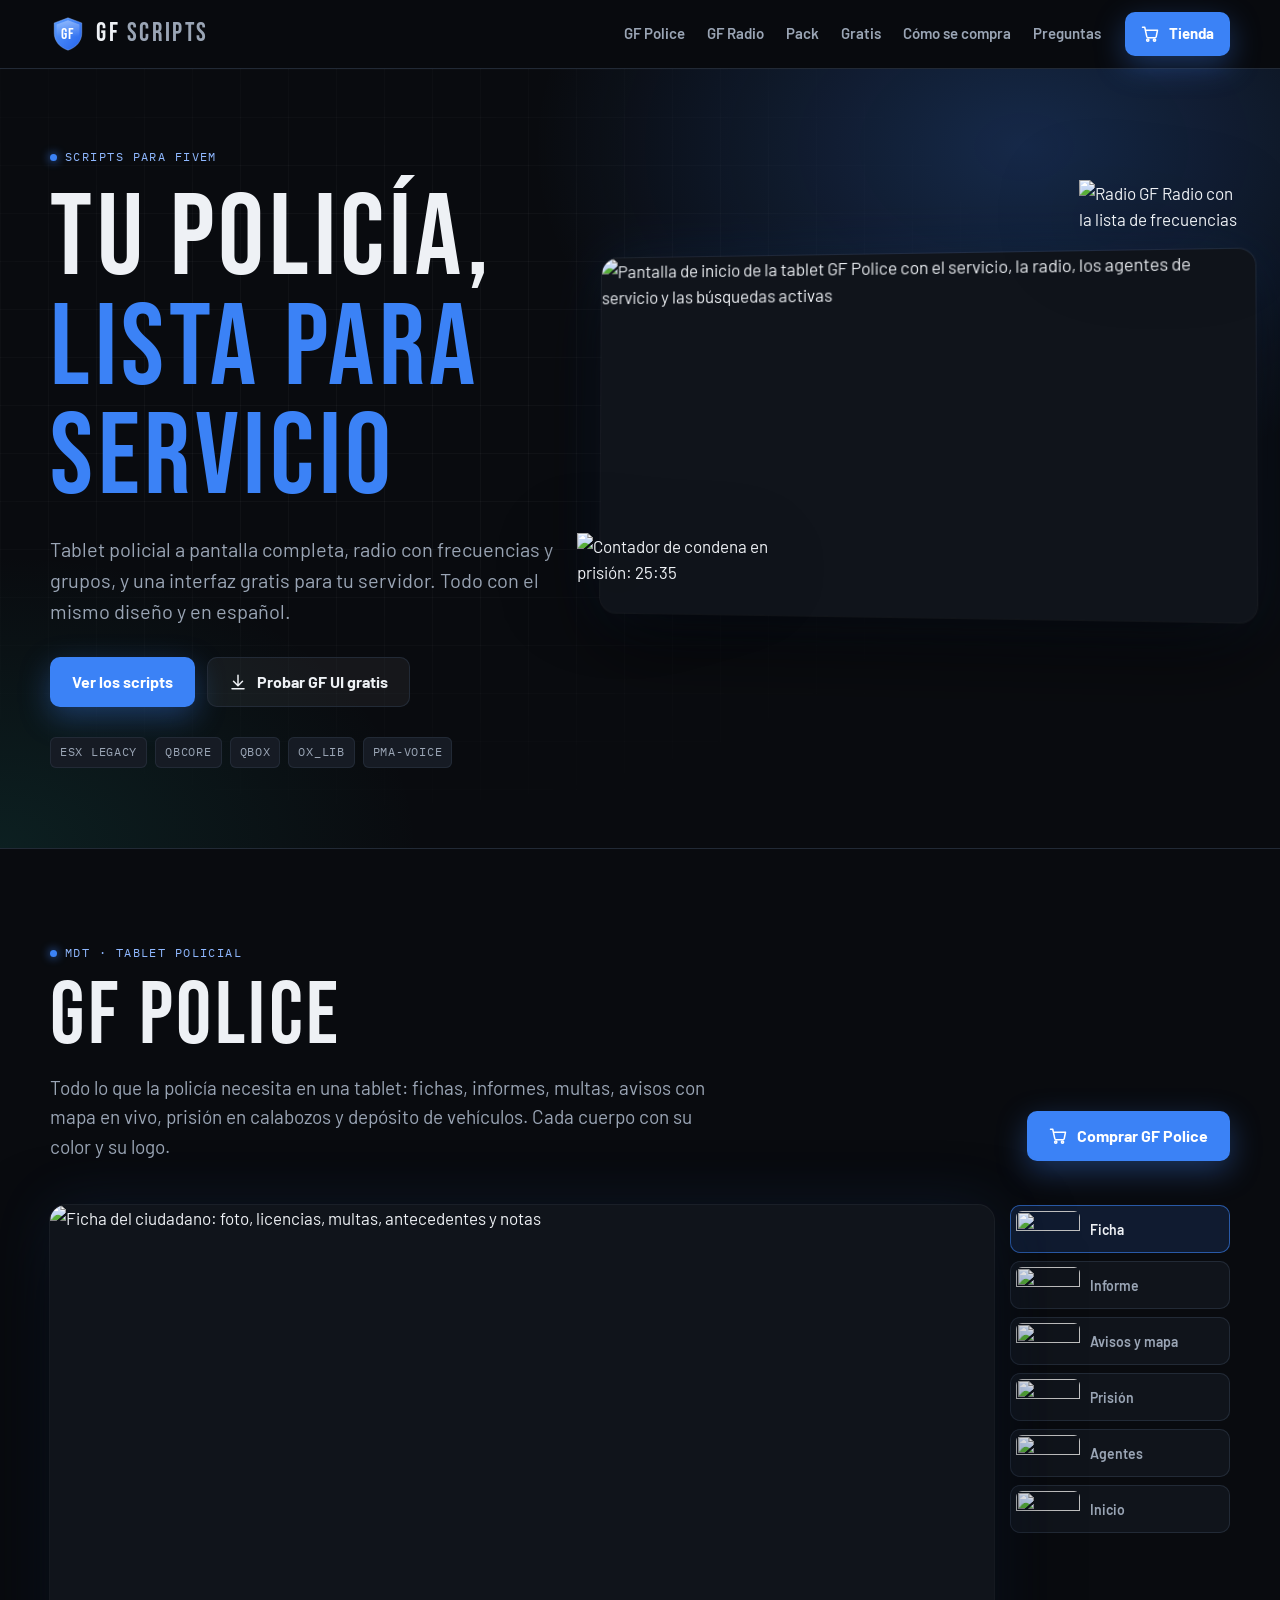
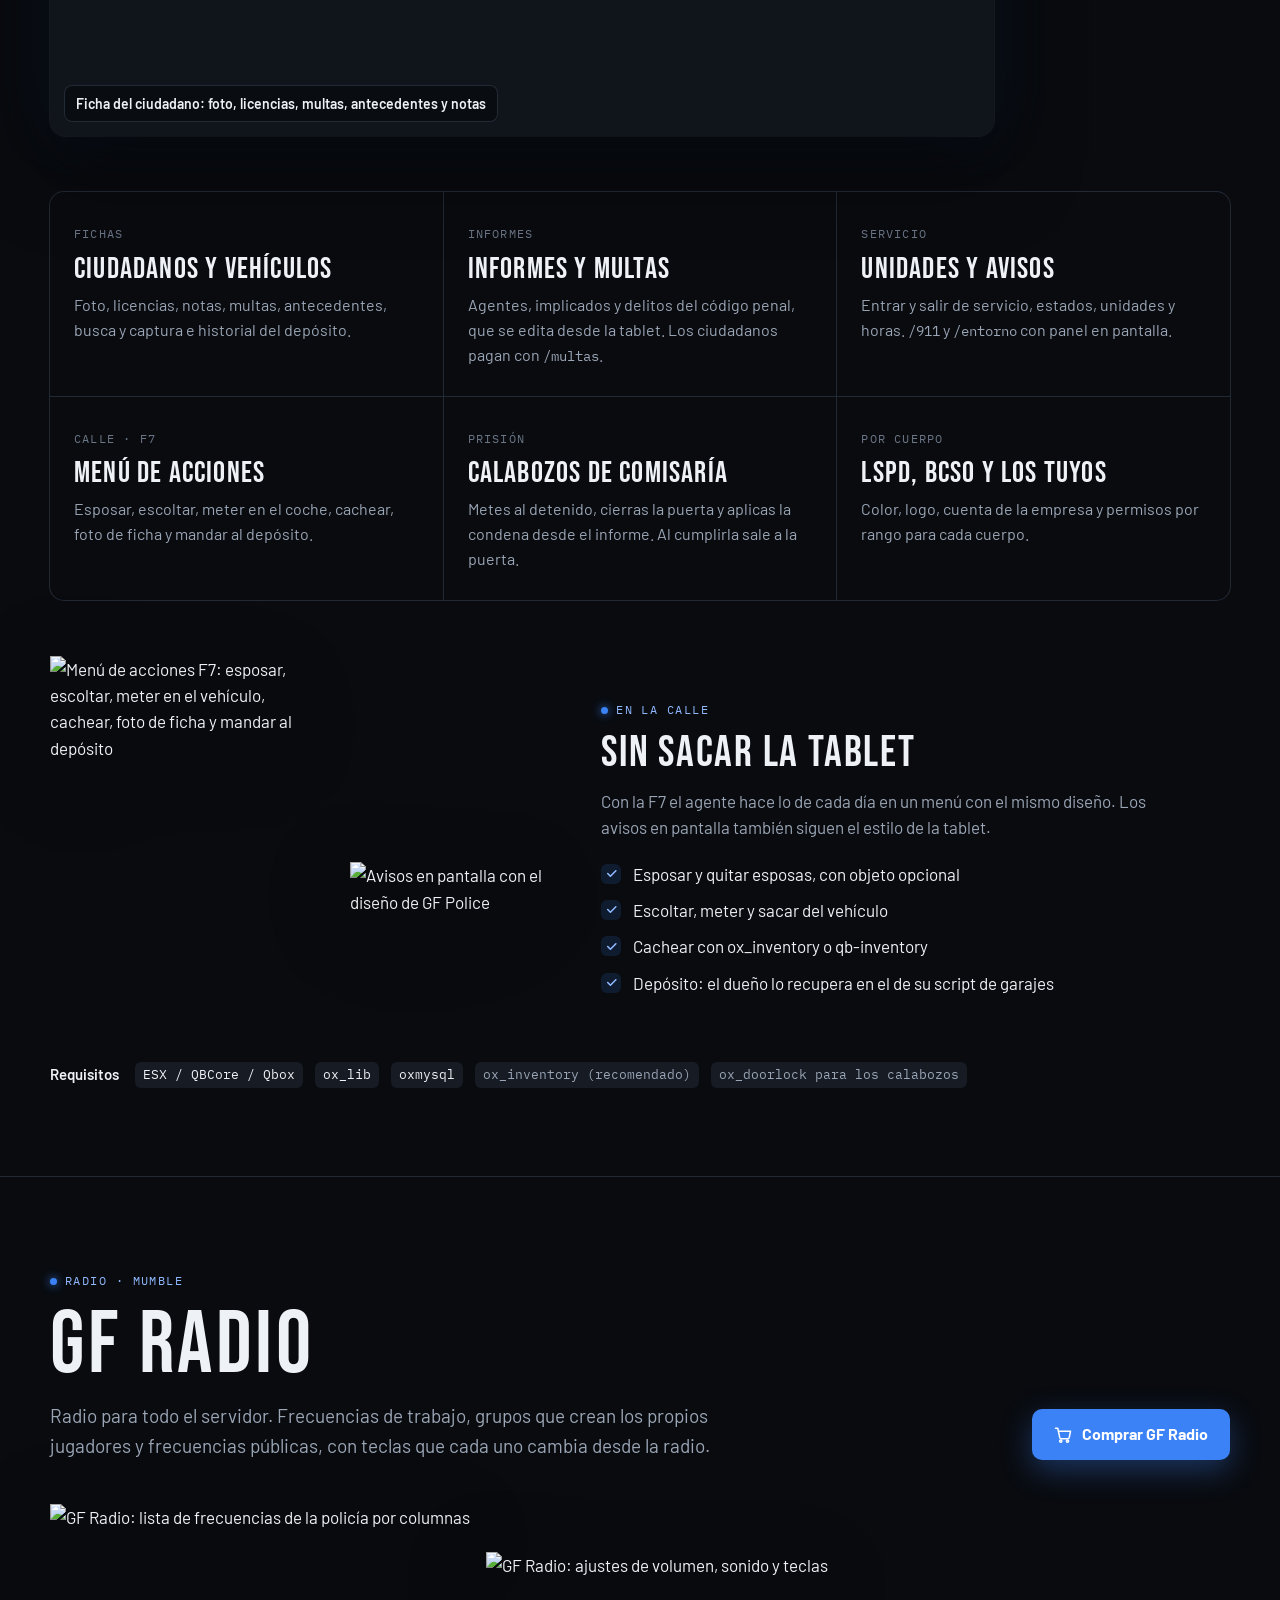
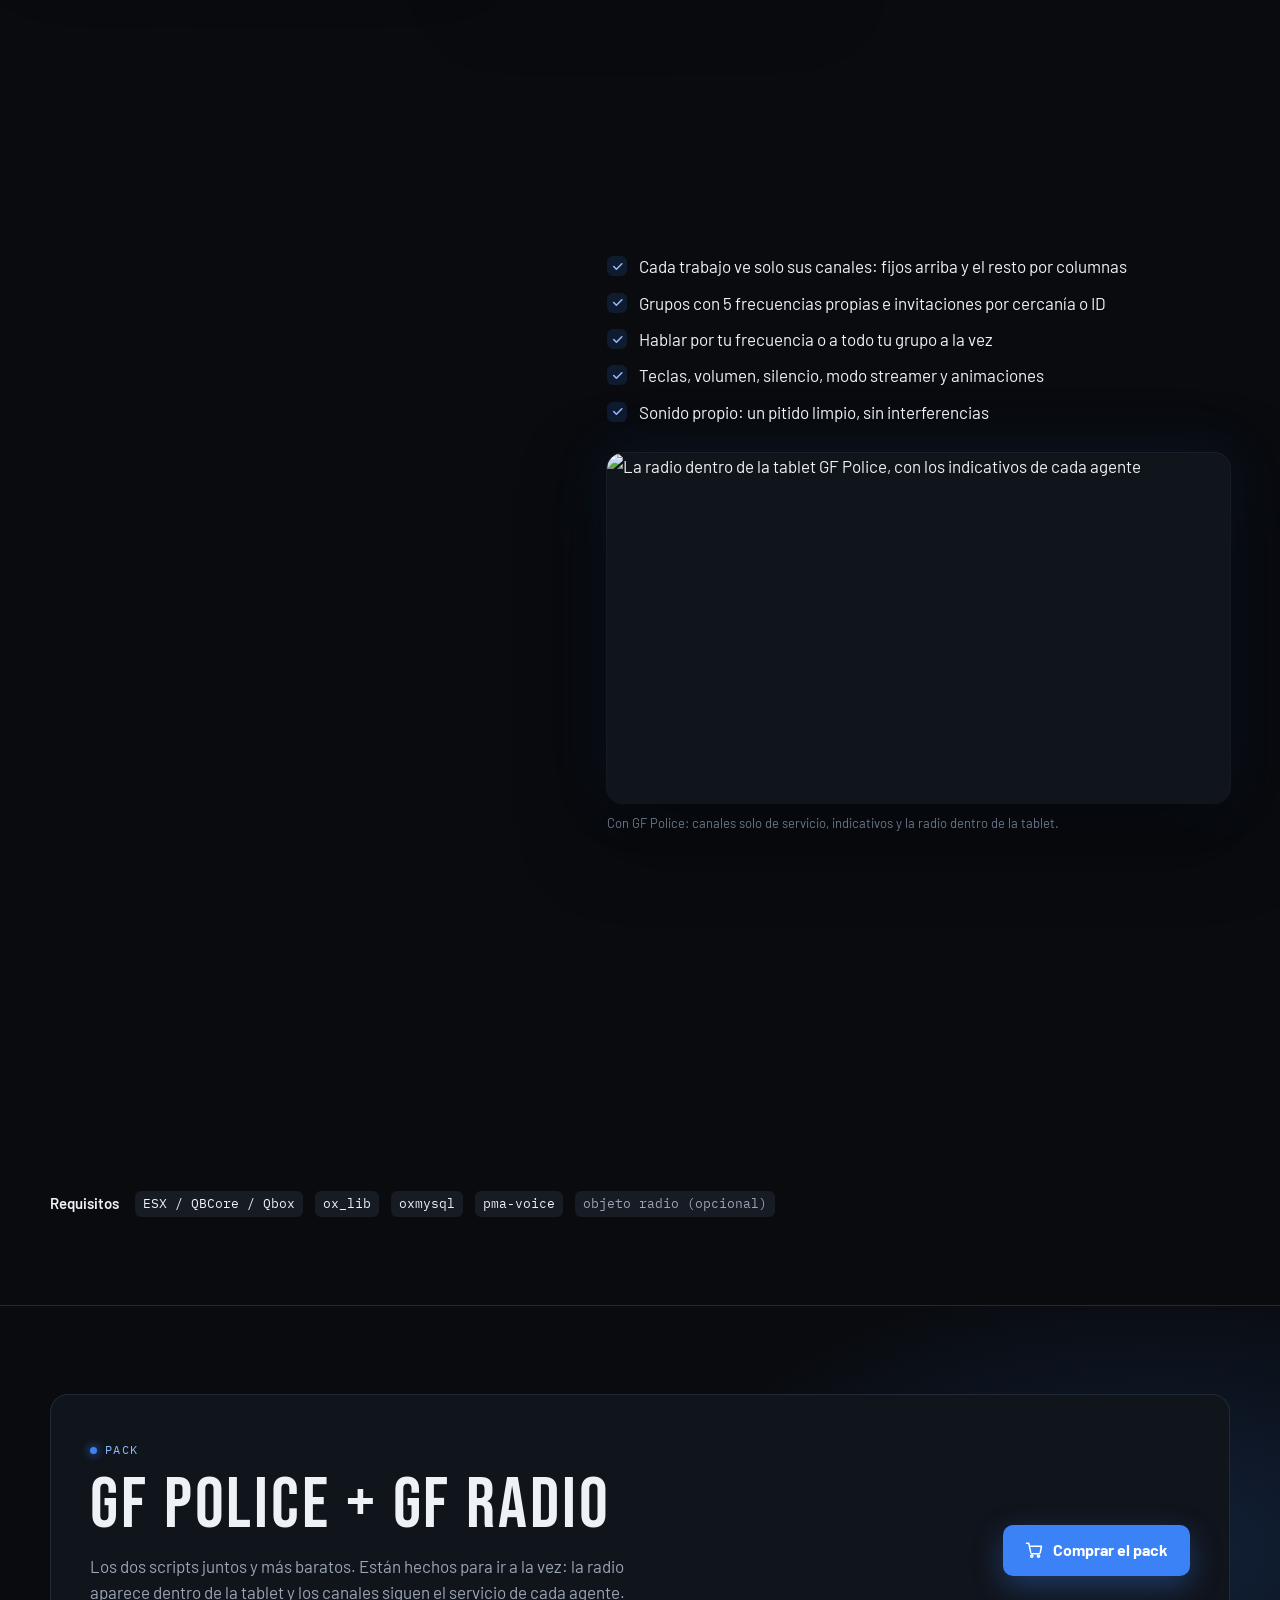
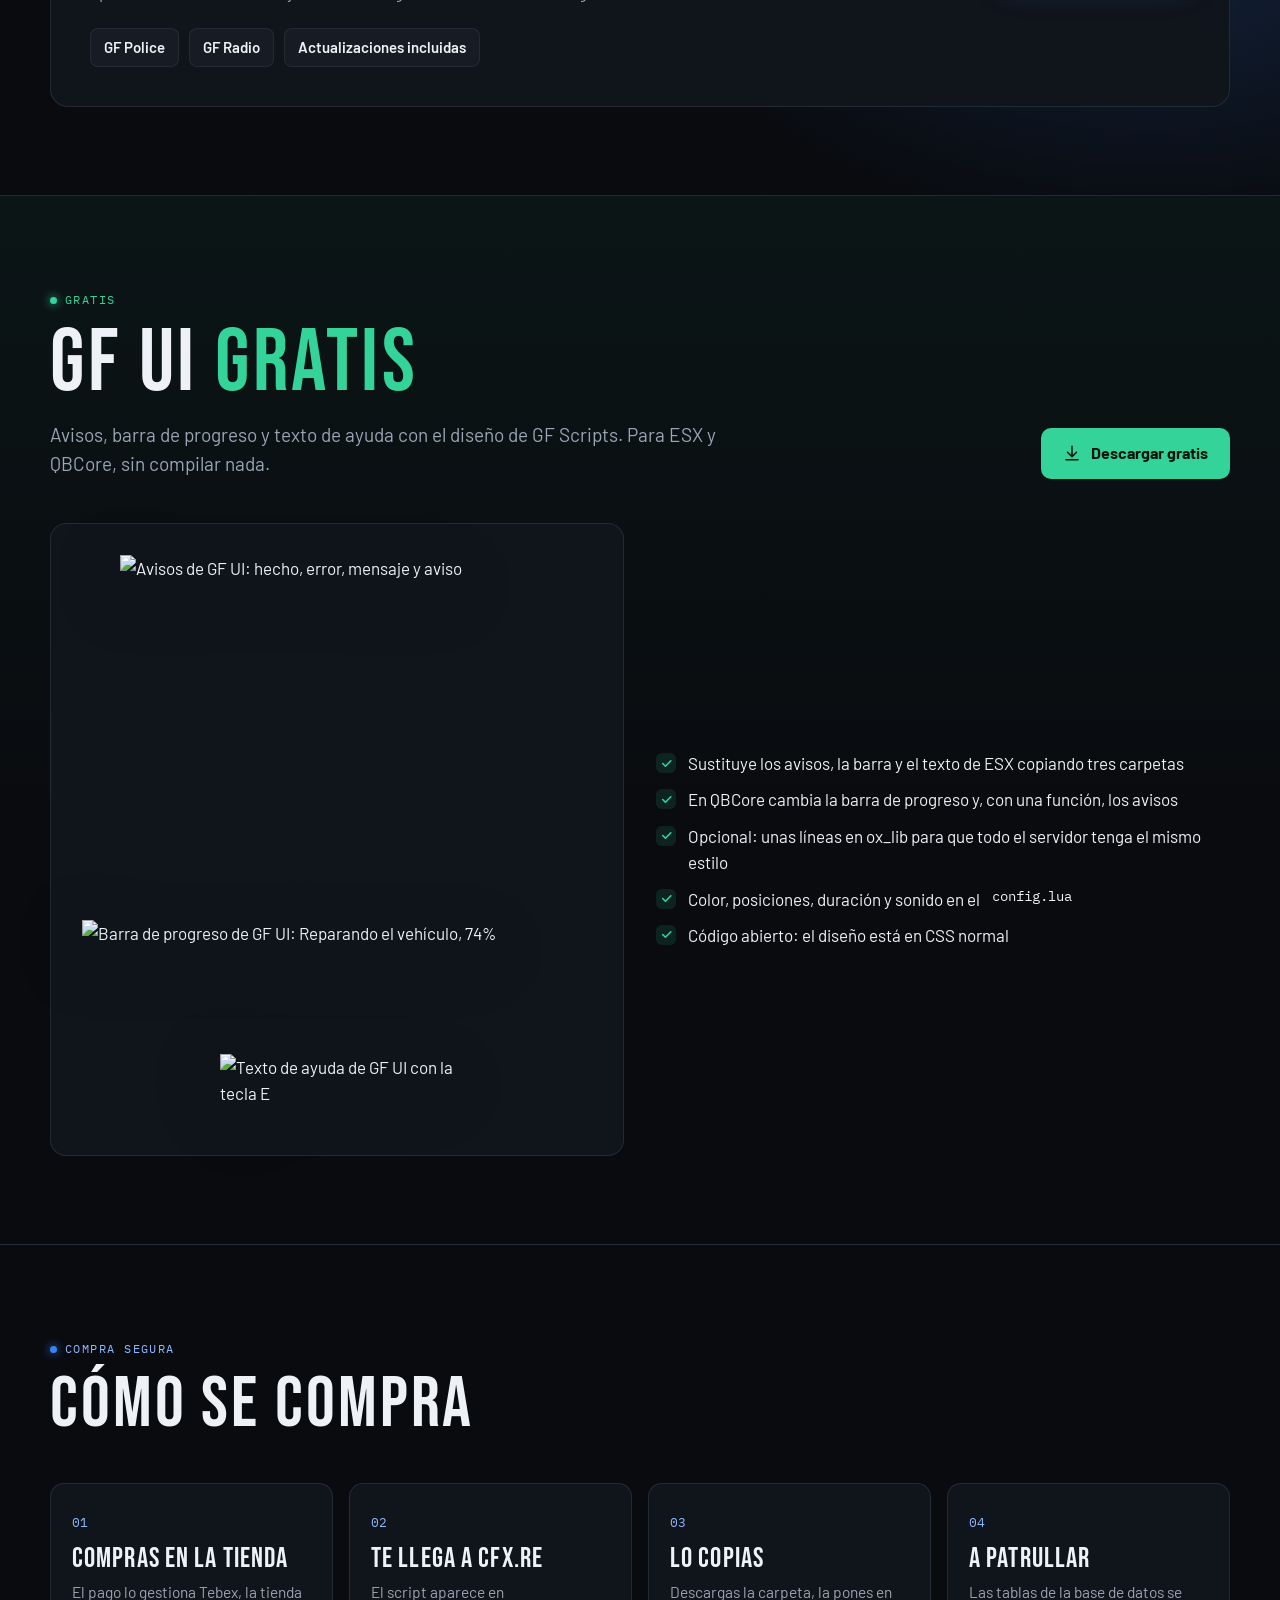
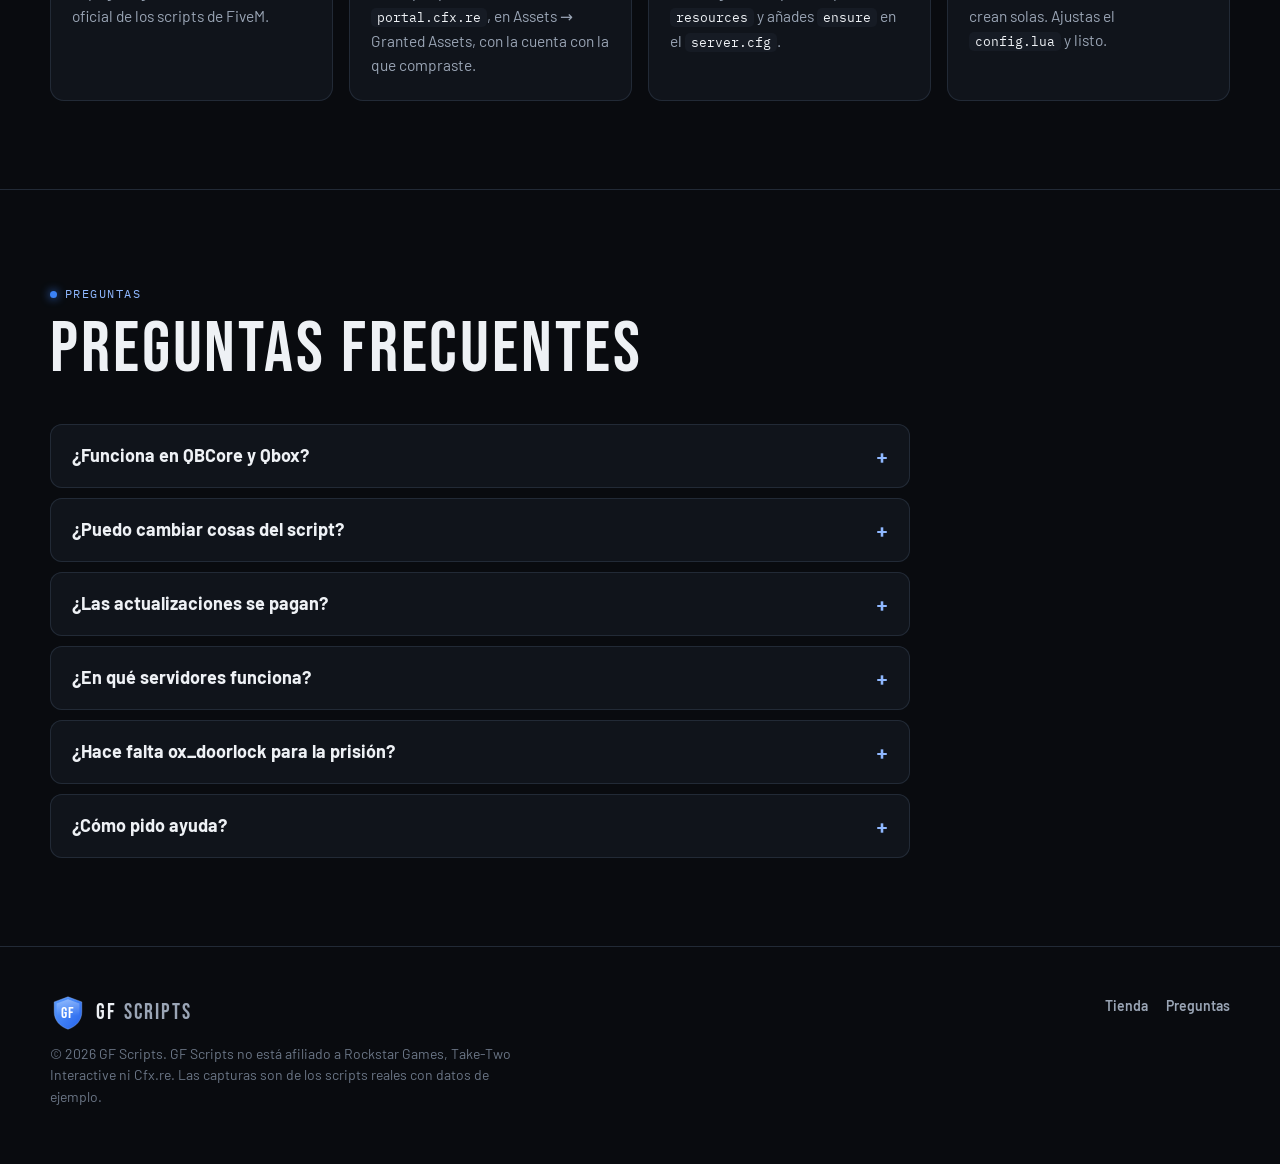
==== index.html @ bb4d594a "Add files via upload" ====
<!doctype html>
<html lang="es">
<head>
<meta charset="utf-8">
<meta name="viewport" content="width=device-width, initial-scale=1, viewport-fit=cover">
<title>GF Scripts · Scripts para FiveM</title>
<meta name="description" content="Tablet policial GF Police, radio GF Radio y GF UI gratis. Scripts para FiveM con diseño propio, para ESX, QBCore y Qbox.">
<meta name="theme-color" content="#090b0f">
<link rel="icon" type="image/png" href="img/favicon.png">
<link rel="apple-touch-icon" href="img/apple-touch-icon.png">

<!-- Vista previa al pegar el enlace en Discord, WhatsApp... (cambia TU-USUARIO por tu usuario de GitHub) -->
<meta property="og:type" content="website">
<meta property="og:site_name" content="GF Scripts">
<meta property="og:title" content="GF Scripts · Scripts para FiveM">
<meta property="og:description" content="Tablet policial GF Police, radio GF Radio y GF UI gratis. Para ESX, QBCore y Qbox.">
<meta property="og:url" content="https://TU-USUARIO.github.io/">
<meta property="og:image" content="https://TU-USUARIO.github.io/img/preview.jpg">
<meta name="twitter:card" content="summary_large_image">

<link rel="preconnect" href="https://fonts.googleapis.com">
<link rel="preconnect" href="https://fonts.gstatic.com" crossorigin>
<link rel="stylesheet" href="https://fonts.googleapis.com/css2?family=Barlow:wght@400;500;600;700&family=Bebas+Neue&family=IBM+Plex+Mono:wght@500&display=swap">
<style>
/* Concepto: el escaparate es el propio MDT. Fondo de pantalla de comisaría (noche, rejilla tenue),
   etiquetas en mono como las lecturas de una radio, titulares en Bebas como los de la tablet.
   Tema único oscuro a propósito: es el mismo mundo visual que los scripts. */
:root {
  color-scheme: dark;
  --bg: #090b0f;
  --panel: #10141b;
  --panel-2: #161b24;
  --line: #222a36;
  --fg: #eef1f5;
  --muted: #9aa5b5;
  --dim: #6b7686;
  --accent: #3b82f6;
  --accent-soft: rgba(59, 130, 246, 0.14);
  --accent-text: #8fb8ff;
  --teal: #23b4a3;
  --free: #34d399;
  --free-soft: rgba(52, 211, 153, 0.12);
  --display: 'Bebas Neue', 'Oswald', Impact, 'Arial Narrow', sans-serif;
  --body: 'Barlow', 'Segoe UI', system-ui, sans-serif;
  --mono: 'IBM Plex Mono', ui-monospace, 'SFMono-Regular', Consolas, monospace;
  --wrap: 1180px;
  --gut-l: max(16px, env(safe-area-inset-left, 0px));
  --gut-r: max(16px, env(safe-area-inset-right, 0px));
}
* { box-sizing: border-box; }
:root { padding-top: env(safe-area-inset-top, 0px); padding-bottom: env(safe-area-inset-bottom, 0px); }
body { margin: 0; }
[hidden] { display: none !important; }
html { scroll-behavior: smooth; scroll-padding-top: 84px; }
@media (prefers-reduced-motion: reduce) { html { scroll-behavior: auto; } * { transition: none !important; animation: none !important; } }
body {
  background: var(--bg);
  color: var(--fg);
  font-family: var(--body);
  font-size: 17px;
  line-height: 1.55;
  -webkit-font-smoothing: antialiased;
}
body::before { content: ""; position: fixed; inset: 0 0 auto; height: env(safe-area-inset-top, 0px); z-index: 10; background: var(--bg); }
img { max-width: 100%; height: auto; display: block; }
a { color: inherit; }
:focus-visible { outline: 2px solid var(--accent-text); outline-offset: 3px; border-radius: 6px; }
h1, h2, h3 { font-family: var(--display); font-weight: 400; letter-spacing: 0.04em; line-height: 0.95; margin: 0; text-wrap: balance; }
p { margin: 0; }

.wrap { max-width: calc(var(--wrap) + 64px); margin: 0 auto; padding-left: var(--gut-l); padding-right: var(--gut-r); }
@media (min-width: 720px) { .wrap { --gut-l: max(32px, env(safe-area-inset-left, 0px)); --gut-r: max(32px, env(safe-area-inset-right, 0px)); } }

.tag { font-family: var(--mono); font-size: 12px; letter-spacing: 0.12em; text-transform: uppercase; color: var(--accent-text); display: inline-flex; align-items: center; gap: 8px; }
.tag::before { content: ""; width: 7px; height: 7px; border-radius: 50%; background: var(--accent); box-shadow: 0 0 10px var(--accent); }
.tag.free { color: var(--free); }
.tag.free::before { background: var(--free); box-shadow: 0 0 10px var(--free); }

.btn { display: inline-flex; align-items: center; justify-content: center; gap: 10px; padding: 13px 22px; border-radius: 10px; font-weight: 700; font-size: 16px; text-decoration: none; border: 0; cursor: pointer; font-family: var(--body); transition: transform 0.15s, background 0.15s, box-shadow 0.15s; white-space: nowrap; }
.btn svg { width: 18px; height: 18px; flex-shrink: 0; }
.btn-primary { background: var(--accent); color: #fff; box-shadow: 0 10px 30px rgba(59, 130, 246, 0.35); }
.btn-primary:hover { background: #4f8ff7; transform: translateY(-1px); }
.btn-ghost { background: rgba(255, 255, 255, 0.05); color: var(--fg); box-shadow: inset 0 0 0 1px var(--line); }
.btn-ghost:hover { background: rgba(255, 255, 255, 0.09); }
.btn-free { background: var(--free); color: #04140d; }
.btn-free:hover { background: #4ee0ab; }

/* ===== Cabecera ===== */
header {
  position: sticky; top: env(safe-area-inset-top, 0px); z-index: 20;
  background: rgba(9, 11, 15, 0.92);
  border-bottom: 1px solid var(--line);
}
.bar { display: flex; align-items: center; gap: 24px; height: 68px; }
.brand { display: flex; align-items: center; gap: 10px; text-decoration: none; }
.brand svg { width: 36px; height: 36px; }
.brand span { font-family: var(--display); font-size: 26px; letter-spacing: 0.1em; color: var(--muted); }
.brand b { font-weight: 400; color: var(--fg); }
nav { display: flex; gap: 22px; margin-left: auto; }
nav a { text-decoration: none; color: var(--muted); font-weight: 600; font-size: 15px; }
nav a:hover { color: var(--fg); }
.bar .btn { padding: 10px 16px; font-size: 15px; }
@media (max-width: 860px) { nav { display: none; } .bar .btn { margin-left: auto; } }

/* ===== Portada ===== */
.hero { position: relative; overflow: hidden; border-bottom: 1px solid var(--line); }
.hero::before {
  content: ""; position: absolute; inset: 0; pointer-events: none;
  background:
    radial-gradient(700px 480px at 80% 10%, rgba(59, 130, 246, 0.25), transparent 70%),
    radial-gradient(600px 420px at 0% 100%, rgba(35, 180, 163, 0.12), transparent 70%);
}
.hero::after {
  content: ""; position: absolute; inset: 0; pointer-events: none;
  background-image: linear-gradient(rgba(255,255,255,0.03) 1px, transparent 1px), linear-gradient(90deg, rgba(255,255,255,0.03) 1px, transparent 1px);
  background-size: 48px 48px;
  -webkit-mask-image: radial-gradient(900px 600px at 30% 40%, #000 30%, transparent 80%);
  mask-image: radial-gradient(900px 600px at 30% 40%, #000 30%, transparent 80%);
}
.hero-grid { position: relative; z-index: 1; display: grid; grid-template-columns: minmax(0, 1fr) minmax(0, 1.25fr); gap: 48px; align-items: center; padding-block: 72px 80px; }
.hero h1 { font-size: clamp(64px, 9vw, 116px); margin-top: 18px; }
.hero h1 em { font-style: normal; color: var(--accent); }
.hero .lead { margin-top: 20px; font-size: 20px; color: var(--muted); max-width: 30em; }
.hero .actions { display: flex; flex-wrap: wrap; gap: 12px; margin-top: 30px; }
.fw { display: flex; flex-wrap: wrap; gap: 8px; margin-top: 30px; }
.fw span { font-family: var(--mono); font-size: 12px; letter-spacing: 0.06em; padding: 6px 10px; border-radius: 6px; background: var(--panel-2); color: var(--muted); box-shadow: inset 0 0 0 1px var(--line); }

.hero-shot { position: relative; padding-bottom: 40px; }
.screen { border-radius: 16px; overflow: hidden; background: var(--panel); box-shadow: 0 30px 80px rgba(0,0,0,0.6), 0 0 0 1px rgba(255,255,255,0.08), 0 0 60px rgba(59,130,246,0.12); }
.hero-shot .screen { transform: perspective(2000px) rotateY(-10deg) rotateX(2deg); transform-origin: left center; }
.hero-shot .float-radio { position: absolute; right: -12px; bottom: 0; width: 26%; filter: drop-shadow(0 20px 40px rgba(0,0,0,0.7)); }
.hero-shot .float-timer { position: absolute; left: -24px; bottom: 6px; width: 34%; filter: drop-shadow(0 20px 40px rgba(0,0,0,0.7)); }
@media (max-width: 920px) {
  .hero-grid { grid-template-columns: minmax(0, 1fr); gap: 40px; padding-block: 48px 56px; }
  .hero-shot .screen { transform: none; }
  .hero-shot .float-timer { left: 8px; }
  .hero-shot { padding-bottom: 28px; }
  .hero-shot .float-radio { display: none; }
}

/* ===== Secciones ===== */
section { padding-block: 88px; border-bottom: 1px solid var(--line); }
.sec-head { display: grid; grid-template-columns: minmax(0, 1fr) auto; gap: 24px; align-items: end; }
.sec-head h2 { font-size: clamp(54px, 7vw, 88px); margin-top: 12px; }
.sec-head .lead { margin-top: 14px; font-size: 19px; color: var(--muted); max-width: 36em; }
.buy { display: flex; flex-direction: column; align-items: flex-end; gap: 10px; }
.price { font-family: var(--display); font-size: 44px; letter-spacing: 0.04em; line-height: 1; }
.price small { font-family: var(--body); font-size: 14px; color: var(--muted); letter-spacing: 0; margin-right: 8px; }
@media (max-width: 720px) { .sec-head { grid-template-columns: minmax(0, 1fr); } .buy { align-items: flex-start; } }

/* Galería */
.gallery { margin-top: 44px; display: grid; grid-template-columns: minmax(0, 1fr) 220px; gap: 16px; }
.gallery .screen { cursor: zoom-in; position: relative; }
.gallery .screen img { width: 100%; aspect-ratio: 16 / 9; object-fit: cover; }
.cap { position: absolute; left: 14px; bottom: 14px; padding: 8px 12px; border-radius: 8px; background: rgba(9, 11, 15, 0.85); font-size: 14px; font-weight: 600; box-shadow: inset 0 0 0 1px var(--line); max-width: calc(100% - 28px); }
.thumbs { display: flex; flex-direction: column; gap: 8px; }
.thumbs button { display: flex; align-items: center; gap: 10px; width: 100%; padding: 6px; border-radius: 10px; border: 0; background: var(--panel); color: var(--muted); font-family: var(--body); font-weight: 600; font-size: 14px; text-align: left; cursor: pointer; box-shadow: inset 0 0 0 1px var(--line); transition: background 0.15s, color 0.15s; }
.thumbs button img { width: 64px; aspect-ratio: 16 / 9; object-fit: cover; border-radius: 6px; flex-shrink: 0; }
.thumbs button:hover { color: var(--fg); background: var(--panel-2); }
.thumbs button[aria-pressed="true"] { color: var(--fg); background: var(--accent-soft); box-shadow: inset 0 0 0 1px rgba(59,130,246,0.6); }
@media (max-width: 860px) {
  .gallery { grid-template-columns: minmax(0, 1fr); }
  .thumbs { flex-direction: row; overflow-x: auto; padding-bottom: 4px; }
  .thumbs button { flex-direction: column; width: auto; min-width: 116px; align-items: flex-start; }
  .thumbs button img { width: 104px; }
}

/* Funciones */
.features { margin-top: 56px; display: grid; grid-template-columns: repeat(3, minmax(0, 1fr)); gap: 1px; background: var(--line); border-radius: 14px; overflow: hidden; box-shadow: 0 0 0 1px var(--line); }
.feature { background: var(--bg); padding: 26px 24px 28px; }
.feature .k { font-family: var(--mono); font-size: 12px; letter-spacing: 0.1em; color: var(--dim); text-transform: uppercase; }
.feature h3 { font-size: 30px; margin-top: 10px; }
.feature p { margin-top: 10px; color: var(--muted); font-size: 16px; }
@media (max-width: 920px) { .features { grid-template-columns: repeat(2, minmax(0, 1fr)); } }
@media (max-width: 560px) { .features { grid-template-columns: minmax(0, 1fr); } }

.reqs { margin-top: 28px; display: flex; flex-wrap: wrap; align-items: center; gap: 8px 12px; font-size: 15px; color: var(--muted); }
.reqs strong { color: var(--fg); font-weight: 600; margin-right: 4px; }
.reqs code { font-family: var(--mono); font-size: 13px; padding: 3px 8px; border-radius: 6px; background: var(--panel-2); color: var(--fg); }
.reqs code.opt { color: var(--muted); }

/* F7 + prisión */
.duo { margin-top: 56px; display: grid; grid-template-columns: minmax(0, 0.8fr) minmax(0, 1fr); gap: 48px; align-items: center; }
.duo .pics { display: flex; gap: 20px; align-items: flex-end; justify-content: center; }
.duo .pics img { filter: drop-shadow(0 20px 40px rgba(0,0,0,0.6)); }
.duo .pics img:first-child { width: 58%; }
.duo .pics img:last-child { width: 42%; }
.duo h3 { font-size: 44px; }
.duo p { margin-top: 14px; color: var(--muted); max-width: 34em; }
.checks { list-style: none; padding: 0; margin: 20px 0 0; display: grid; gap: 10px; }
.checks li { display: flex; gap: 12px; align-items: flex-start; }
.checks li::before { content: ""; flex-shrink: 0; width: 20px; height: 20px; margin-top: 3px; border-radius: 6px; background: var(--accent-soft) url("data:image/svg+xml,%3Csvg xmlns='http://www.w3.org/2000/svg' viewBox='0 0 24 24' fill='none' stroke='%238fb8ff' stroke-width='3' stroke-linecap='round' stroke-linejoin='round'%3E%3Cpath d='M5 12l5 5L20 7'/%3E%3C/svg%3E") center / 13px no-repeat; }
@media (max-width: 860px) { .duo { grid-template-columns: minmax(0, 1fr); } }

/* Radio */
.radio-grid { margin-top: 44px; display: grid; grid-template-columns: minmax(0, 0.9fr) minmax(0, 1.1fr); gap: 48px; align-items: center; }
.radio-pics { display: grid; grid-template-columns: 1fr 1fr; gap: 16px; align-items: start; }
.radio-pics img { filter: drop-shadow(0 20px 40px rgba(0,0,0,0.6)); }
.radio-pics img:last-child { margin-top: 48px; }
.radio-side .screen { margin-top: 28px; }
@media (max-width: 860px) { .radio-grid { grid-template-columns: minmax(0, 1fr); } .radio-pics { max-width: 460px; margin: 0 auto; } }

/* Pack */
.pack { position: relative; overflow: hidden; }
.pack::before { content: ""; position: absolute; inset: 0; pointer-events: none; background: radial-gradient(700px 400px at 90% 50%, rgba(59,130,246,0.18), transparent 70%); }
.pack-card { position: relative; display: grid; grid-template-columns: minmax(0, 1fr) auto; gap: 32px; align-items: center; padding: 40px; border-radius: 18px; background: var(--panel); box-shadow: inset 0 0 0 1px var(--line); }
.pack-card h2 { font-size: clamp(48px, 6vw, 72px); margin-top: 12px; }
.pack-card p { margin-top: 12px; color: var(--muted); max-width: 34em; }
.pack-items { display: flex; flex-wrap: wrap; gap: 10px; margin-top: 22px; }
.pack-items span { padding: 8px 14px; border-radius: 8px; background: var(--panel-2); font-weight: 600; font-size: 15px; box-shadow: inset 0 0 0 1px var(--line); }
@media (max-width: 720px) { .pack-card { grid-template-columns: minmax(0, 1fr); padding: 28px 22px; } .pack-card .buy { align-items: flex-start; } }

/* Gratis */
.free-sec { background: linear-gradient(180deg, rgba(52,211,153,0.05), transparent 60%); }
.free-sec .sec-head h2 em { font-style: normal; color: var(--free); }
.free-grid { margin-top: 44px; display: grid; grid-template-columns: minmax(0, 1fr) minmax(0, 1fr); gap: 32px; align-items: center; }
.free-demo { display: grid; gap: 20px; justify-items: center; padding: 32px; border-radius: 16px; background: var(--panel); box-shadow: inset 0 0 0 1px var(--line); }
.free-demo img { filter: drop-shadow(0 16px 30px rgba(0,0,0,0.5)); }
.free-demo .t { width: 85%; }
.free-demo .p { width: 100%; }
.free-demo .x { width: 46%; }
.free-sec .checks li::before { background-color: var(--free-soft); background-image: url("data:image/svg+xml,%3Csvg xmlns='http://www.w3.org/2000/svg' viewBox='0 0 24 24' fill='none' stroke='%2334d399' stroke-width='3' stroke-linecap='round' stroke-linejoin='round'%3E%3Cpath d='M5 12l5 5L20 7'/%3E%3C/svg%3E"); }
@media (max-width: 860px) { .free-grid { grid-template-columns: minmax(0, 1fr); } }

/* Cómo se compra */
.steps { margin-top: 44px; display: grid; grid-template-columns: repeat(4, minmax(0, 1fr)); gap: 16px; counter-reset: s; }
.step { padding: 24px 22px; border-radius: 14px; background: var(--panel); box-shadow: inset 0 0 0 1px var(--line); counter-increment: s; }
.step::before { content: counter(s, decimal-leading-zero); font-family: var(--mono); font-size: 13px; color: var(--accent-text); }
.step h3 { font-size: 28px; margin-top: 12px; }
.step p { margin-top: 8px; color: var(--muted); font-size: 15.5px; }
.step code { font-family: var(--mono); font-size: 13px; color: var(--fg); background: var(--panel-2); padding: 1px 6px; border-radius: 5px; overflow-wrap: anywhere; }
@media (max-width: 920px) { .steps { grid-template-columns: repeat(2, minmax(0, 1fr)); } }
@media (max-width: 520px) { .steps { grid-template-columns: minmax(0, 1fr); } }

/* Preguntas */
.faq { margin-top: 40px; display: grid; gap: 10px; max-width: 860px; }
.faq details { border-radius: 12px; background: var(--panel); box-shadow: inset 0 0 0 1px var(--line); }
.faq summary { list-style: none; cursor: pointer; padding: 18px 52px 18px 22px; font-weight: 700; font-size: 18px; position: relative; }
.faq summary::-webkit-details-marker { display: none; }
.faq summary::after { content: "+"; position: absolute; right: 22px; top: 50%; transform: translateY(-50%); font-family: var(--mono); font-size: 20px; color: var(--accent-text); }
.faq details[open] summary::after { content: "–"; }
.faq details p { padding: 0 22px 20px; color: var(--muted); max-width: 46em; }

/* Pie */
footer { padding-block: 48px 56px; color: var(--dim); font-size: 14px; }
.foot { display: flex; flex-wrap: wrap; gap: 20px 40px; justify-content: space-between; align-items: flex-start; }
.foot .brand span { font-size: 22px; }
.foot p { margin-top: 12px; max-width: 34em; }
.foot-links { display: flex; flex-wrap: wrap; gap: 18px; }
.foot-links a { color: var(--muted); text-decoration: none; font-weight: 600; }
.foot-links a:hover { color: var(--fg); }

/* Visor de imágenes */
dialog.viewer { border: 0; padding: 0; background: transparent; max-width: min(1400px, 94vw); width: 100%; }
dialog.viewer::backdrop { background: rgba(4, 5, 8, 0.9); }
dialog.viewer img { width: 100%; border-radius: 12px; box-shadow: 0 0 0 1px rgba(255,255,255,0.1); }
dialog.viewer .close { position: absolute; top: 10px; right: 10px; width: 40px; height: 40px; border-radius: 10px; border: 0; background: rgba(9,11,15,0.85); color: var(--fg); font-size: 22px; cursor: pointer; box-shadow: inset 0 0 0 1px var(--line); }
dialog.viewer p { margin-top: 12px; text-align: center; color: var(--muted); font-weight: 600; }

.soon { font-size: 13px; color: var(--dim); }
</style>
</head>
<body>
<svg width="0" height="0" style="position:absolute" aria-hidden="true">
  <defs>
    <linearGradient id="gfA" x1="0" y1="0" x2="1" y2="1"><stop offset="0" stop-color="#5b9dff"/><stop offset="1" stop-color="#2563eb"/></linearGradient>
    <linearGradient id="gfB" x1="0" y1="0" x2="0" y2="1"><stop offset="0" stop-color="#ffffff" stop-opacity="0.35"/><stop offset="1" stop-color="#ffffff" stop-opacity="0"/></linearGradient>
    <symbol id="gf-mark" viewBox="0 0 120 120">
      <path d="M60 6l46 17v33c0 29-19 49-46 58C33 105 14 85 14 56V23z" fill="url(#gfA)"/>
      <path d="M60 6l46 17v33c0 29-19 49-46 58C33 105 14 85 14 56V23z" fill="none" stroke="#9ec2ff" stroke-opacity="0.6" stroke-width="2"/>
      <path d="M60 14l38 14v26c0 6-1 11-3 16H25c-2-5-3-10-3-16V28z" fill="url(#gfB)"/>
      <text x="60" y="78" text-anchor="middle" font-family="'Bebas Neue', Impact, sans-serif" font-size="54" letter-spacing="2" fill="#ffffff">GF</text>
    </symbol>
    <symbol id="i-cart" viewBox="0 0 24 24" fill="none" stroke="currentColor" stroke-width="2" stroke-linecap="round" stroke-linejoin="round"><circle cx="9" cy="20" r="1.5"/><circle cx="18" cy="20" r="1.5"/><path d="M2 3h3l2.7 12.4a2 2 0 0 0 2 1.6h8.6a2 2 0 0 0 2-1.6L22 7H6"/></symbol>
    <symbol id="i-down" viewBox="0 0 24 24" fill="none" stroke="currentColor" stroke-width="2" stroke-linecap="round" stroke-linejoin="round"><path d="M12 3v12M6 11l6 6 6-6M4 21h16"/></symbol>
    <symbol id="i-chat" viewBox="0 0 24 24" fill="none" stroke="currentColor" stroke-width="2" stroke-linecap="round" stroke-linejoin="round"><path d="M21 12a8 8 0 0 1-11.6 7.1L4 20l1-4.6A8 8 0 1 1 21 12z"/></symbol>
  </defs>
</svg>

<header>
  <div class="wrap bar">
    <a class="brand" href="#inicio" aria-label="GF Scripts, inicio">
      <svg aria-hidden="true"><use href="#gf-mark"/></svg>
      <span><b>GF</b> SCRIPTS</span>
    </a>
    <nav aria-label="Secciones">
      <a href="#police">GF Police</a>
      <a href="#radio">GF Radio</a>
      <a href="#pack">Pack</a>
      <a href="#gratis">Gratis</a>
      <a href="#compra">Cómo se compra</a>
      <a href="#preguntas">Preguntas</a>
    </nav>
    <a class="btn btn-primary" data-link="tienda" href="#compra"><svg aria-hidden="true"><use href="#i-cart"/></svg>Tienda</a>
  </div>
</header>

<main id="inicio">
  <!-- ===== PORTADA ===== -->
  <div class="hero">
    <div class="wrap hero-grid">
      <div>
        <span class="tag">Scripts para FiveM</span>
        <h1>Tu policía, <em>lista para servicio</em></h1>
        <p class="lead">Tablet policial a pantalla completa, radio con frecuencias y grupos, y una interfaz gratis para tu servidor. Todo con el mismo diseño y en español.</p>
        <div class="actions">
          <a class="btn btn-primary" href="#police">Ver los scripts</a>
          <a class="btn btn-ghost" href="#gratis"><svg aria-hidden="true"><use href="#i-down"/></svg>Probar GF UI gratis</a>
        </div>
        <div class="fw" aria-label="Compatible con">
          <span>ESX LEGACY</span><span>QBCORE</span><span>QBOX</span><span>OX_LIB</span><span>PMA-VOICE</span>
        </div>
      </div>
      <div class="hero-shot">
        <div class="screen"><img src="img/tab-home.webp" width="1600" height="900" alt="Pantalla de inicio de la tablet GF Police con el servicio, la radio, los agentes de servicio y las búsquedas activas"></div>
        <img class="float-timer" src="img/jail-timer.webp" width="400" height="211" alt="Contador de condena en prisión: 25:35">
        <img class="float-radio" src="img/radio-list.webp" width="420" height="1211" alt="Radio GF Radio con la lista de frecuencias">
      </div>
    </div>
  </div>

  <!-- ===== GF POLICE ===== -->
  <section id="police">
    <div class="wrap">
      <div class="sec-head">
        <div>
          <span class="tag">MDT · Tablet policial</span>
          <h2>GF Police</h2>
          <p class="lead">Todo lo que la policía necesita en una tablet: fichas, informes, multas, avisos con mapa en vivo, prisión en calabozos y depósito de vehículos. Cada cuerpo con su color y su logo.</p>
        </div>
        <div class="buy" data-product="police">
          <div class="price" hidden></div>
          <a class="btn btn-primary" data-link="tienda" href="#compra"><svg aria-hidden="true"><use href="#i-cart"/></svg>Comprar GF Police</a>
        </div>
      </div>

      <div class="gallery">
        <div class="screen" id="gal-main" role="button" tabindex="0" aria-label="Ver la captura en grande">
          <img id="gal-img" src="img/tab-citizen.webp" width="1600" height="900" alt="">
          <div class="cap" id="gal-cap"></div>
        </div>
        <div class="thumbs" id="gal-thumbs" aria-label="Capturas de GF Police">
          <button type="button" data-src="img/tab-citizen.webp" data-cap="Ficha del ciudadano: foto, licencias, multas, antecedentes y notas">
            <img src="img/tab-citizen.webp" alt="">Ficha
          </button>
          <button type="button" data-src="img/tab-report.webp" data-cap="Informes con agentes, implicados y delitos del código penal">
            <img src="img/tab-report.webp" alt="">Informe
          </button>
          <button type="button" data-src="img/tab-alerts.webp" data-cap="Avisos del 911 y anónimos con el mapa en vivo">
            <img src="img/tab-alerts.webp" alt="">Avisos y mapa
          </button>
          <button type="button" data-src="img/tab-jail.webp" data-cap="Presos en los calabozos, con el tiempo que les queda">
            <img src="img/tab-jail.webp" alt="">Prisión
          </button>
          <button type="button" data-src="img/tab-agents.webp" data-cap="Plantilla: placas, rangos y horas de servicio">
            <img src="img/tab-agents.webp" alt="">Agentes
          </button>
          <button type="button" data-src="img/tab-home.webp" data-cap="Inicio: servicio, unidad, radio y búsquedas activas">
            <img src="img/tab-home.webp" alt="">Inicio
          </button>
        </div>
      </div>

      <div class="features">
        <div class="feature"><span class="k">Fichas</span><h3>Ciudadanos y vehículos</h3><p>Foto, licencias, notas, multas, antecedentes, busca y captura e historial del depósito.</p></div>
        <div class="feature"><span class="k">Informes</span><h3>Informes y multas</h3><p>Agentes, implicados y delitos del código penal, que se edita desde la tablet. Los ciudadanos pagan con <code style="font-family:var(--mono);font-size:14px">/multas</code>.</p></div>
        <div class="feature"><span class="k">Servicio</span><h3>Unidades y avisos</h3><p>Entrar y salir de servicio, estados, unidades y horas. <code style="font-family:var(--mono);font-size:14px">/911</code> y <code style="font-family:var(--mono);font-size:14px">/entorno</code> con panel en pantalla.</p></div>
        <div class="feature"><span class="k">Calle · F7</span><h3>Menú de acciones</h3><p>Esposar, escoltar, meter en el coche, cachear, foto de ficha y mandar al depósito.</p></div>
        <div class="feature"><span class="k">Prisión</span><h3>Calabozos de comisaría</h3><p>Metes al detenido, cierras la puerta y aplicas la condena desde el informe. Al cumplirla sale a la puerta.</p></div>
        <div class="feature"><span class="k">Por cuerpo</span><h3>LSPD, BCSO y los tuyos</h3><p>Color, logo, cuenta de la empresa y permisos por rango para cada cuerpo.</p></div>
      </div>

      <div class="duo">
        <div class="pics">
          <img src="img/f7.webp" width="520" height="702" alt="Menú de acciones F7: esposar, escoltar, meter en el vehículo, cachear, foto de ficha y mandar al depósito">
          <img src="img/toasts.webp" width="540" height="457" alt="Avisos en pantalla con el diseño de GF Police">
        </div>
        <div>
          <span class="tag">En la calle</span>
          <h3 style="margin-top:12px">Sin sacar la tablet</h3>
          <p>Con la F7 el agente hace lo de cada día en un menú con el mismo diseño. Los avisos en pantalla también siguen el estilo de la tablet.</p>
          <ul class="checks">
            <li>Esposar y quitar esposas, con objeto opcional</li>
            <li>Escoltar, meter y sacar del vehículo</li>
            <li>Cachear con ox_inventory o qb-inventory</li>
            <li>Depósito: el dueño lo recupera en el de su script de garajes</li>
          </ul>
        </div>
      </div>

      <div class="reqs">
        <strong>Requisitos</strong>
        <code>ESX / QBCore / Qbox</code><code>ox_lib</code><code>oxmysql</code>
        <code class="opt">ox_inventory (recomendado)</code><code class="opt">ox_doorlock para los calabozos</code>
      </div>
    </div>
  </section>

  <!-- ===== GF RADIO ===== -->
  <section id="radio">
    <div class="wrap">
      <div class="sec-head">
        <div>
          <span class="tag">Radio · Mumble</span>
          <h2>GF Radio</h2>
          <p class="lead">Radio para todo el servidor. Frecuencias de trabajo, grupos que crean los propios jugadores y frecuencias públicas, con teclas que cada uno cambia desde la radio.</p>
        </div>
        <div class="buy" data-product="radio">
          <div class="price" hidden></div>
          <a class="btn btn-primary" data-link="tienda" href="#compra"><svg aria-hidden="true"><use href="#i-cart"/></svg>Comprar GF Radio</a>
        </div>
      </div>

      <div class="radio-grid">
        <div class="radio-pics">
          <img src="img/radio-list.webp" width="420" height="1211" alt="GF Radio: lista de frecuencias de la policía por columnas">
          <img src="img/radio-settings.webp" width="420" height="1211" alt="GF Radio: ajustes de volumen, sonido y teclas">
        </div>
        <div class="radio-side">
          <ul class="checks">
            <li>Cada trabajo ve solo sus canales: fijos arriba y el resto por columnas</li>
            <li>Grupos con 5 frecuencias propias e invitaciones por cercanía o ID</li>
            <li>Hablar por tu frecuencia o a todo tu grupo a la vez</li>
            <li>Teclas, volumen, silencio, modo streamer y animaciones</li>
            <li>Sonido propio: un pitido limpio, sin interferencias</li>
          </ul>
          <div class="screen"><img src="img/tab-radio.webp" width="1600" height="900" alt="La radio dentro de la tablet GF Police, con los indicativos de cada agente"></div>
          <p class="soon" style="margin-top:10px">Con GF Police: canales solo de servicio, indicativos y la radio dentro de la tablet.</p>
        </div>
      </div>

      <div class="reqs">
        <strong>Requisitos</strong>
        <code>ESX / QBCore / Qbox</code><code>ox_lib</code><code>oxmysql</code><code>pma-voice</code>
        <code class="opt">objeto radio (opcional)</code>
      </div>
    </div>
  </section>

  <!-- ===== PACK ===== -->
  <section id="pack" class="pack">
    <div class="wrap">
      <div class="pack-card">
        <div>
          <span class="tag">Pack</span>
          <h2>GF Police + GF Radio</h2>
          <p>Los dos scripts juntos y más baratos. Están hechos para ir a la vez: la radio aparece dentro de la tablet y los canales siguen el servicio de cada agente.</p>
          <div class="pack-items"><span>GF Police</span><span>GF Radio</span><span>Actualizaciones incluidas</span></div>
        </div>
        <div class="buy" data-product="pack">
          <div class="price" hidden></div>
          <a class="btn btn-primary" data-link="tienda" href="#compra"><svg aria-hidden="true"><use href="#i-cart"/></svg>Comprar el pack</a>
        </div>
      </div>
    </div>
  </section>

  <!-- ===== GRATIS ===== -->
  <section id="gratis" class="free-sec">
    <div class="wrap">
      <div class="sec-head">
        <div>
          <span class="tag free">Gratis</span>
          <h2>GF UI <em>gratis</em></h2>
          <p class="lead">Avisos, barra de progreso y texto de ayuda con el diseño de GF Scripts. Para ESX y QBCore, sin compilar nada.</p>
        </div>
        <div class="buy">
          <a class="btn btn-free" data-link="gfui" href="#compra"><svg aria-hidden="true"><use href="#i-down"/></svg>Descargar gratis</a>
        </div>
      </div>
      <div class="free-grid">
        <div class="free-demo">
          <img class="t" src="img/ui-toasts.webp" width="540" height="430" alt="Avisos de GF UI: hecho, error, mensaje y aviso">
          <img class="p" src="img/ui-progress.webp" width="600" height="134" alt="Barra de progreso de GF UI: Reparando el vehículo, 74%">
          <img class="x" src="img/ui-text.webp" width="308" height="92" alt="Texto de ayuda de GF UI con la tecla E">
        </div>
        <div>
          <ul class="checks">
            <li>Sustituye los avisos, la barra y el texto de ESX copiando tres carpetas</li>
            <li>En QBCore cambia la barra de progreso y, con una función, los avisos</li>
            <li>Opcional: unas líneas en ox_lib para que todo el servidor tenga el mismo estilo</li>
            <li>Color, posiciones, duración y sonido en el <code style="font-family:var(--mono);font-size:14px">config.lua</code></li>
            <li>Código abierto: el diseño está en CSS normal</li>
          </ul>
        </div>
      </div>
    </div>
  </section>

  <!-- ===== CÓMO SE COMPRA ===== -->
  <section id="compra">
    <div class="wrap">
      <span class="tag">Compra segura</span>
      <h2 style="font-size:clamp(48px,6vw,72px);margin-top:12px">Cómo se compra</h2>
      <div class="steps">
        <div class="step"><h3>Compras en la tienda</h3><p>El pago lo gestiona Tebex, la tienda oficial de los scripts de FiveM.</p></div>
        <div class="step"><h3>Te llega a Cfx.re</h3><p>El script aparece en <code>portal.cfx.re</code>, en Assets → Granted Assets, con la cuenta con la que compraste.</p></div>
        <div class="step"><h3>Lo copias</h3><p>Descargas la carpeta, la pones en <code>resources</code> y añades <code>ensure</code> en el <code>server.cfg</code>.</p></div>
        <div class="step"><h3>A patrullar</h3><p>Las tablas de la base de datos se crean solas. Ajustas el <code>config.lua</code> y listo.</p></div>
      </div>
    </div>
  </section>

  <!-- ===== PREGUNTAS ===== -->
  <section id="preguntas">
    <div class="wrap">
      <span class="tag">Preguntas</span>
      <h2 style="font-size:clamp(48px,6vw,72px);margin-top:12px">Preguntas frecuentes</h2>
      <div class="faq">
        <details>
          <summary>¿Funciona en QBCore y Qbox?</summary>
          <p>Sí. GF Police y GF Radio detectan solos si el servidor usa ESX Legacy, QBCore o Qbox. También funcionan con ox_inventory o qb-inventory.</p>
        </details>
        <details>
          <summary>¿Puedo cambiar cosas del script?</summary>
          <p>Sí. La configuración, los textos (español e inglés), el código de compatibilidad con cada framework y el estilo de los avisos vienen abiertos. Solo va protegida la parte principal, con el sistema oficial de Cfx.re.</p>
        </details>
        <details>
          <summary>¿Las actualizaciones se pagan?</summary>
          <p>No. Cuando sale una versión nueva la descargas otra vez desde portal.cfx.re, con la misma cuenta.</p>
        </details>
        <details>
          <summary>¿En qué servidores funciona?</summary>
          <p>En los servidores cuya clave (license key) sea de la misma cuenta de Cfx.re con la que compraste.</p>
        </details>
        <details>
          <summary>¿Hace falta ox_doorlock para la prisión?</summary>
          <p>No es obligatorio, pero es lo que recomendamos: el agente mete al detenido en el calabozo, cierra la puerta con ox_doorlock y aplica la condena desde el informe.</p>
        </details>
        <details>
          <summary>¿Cómo pido ayuda?</summary>
          <p>En nuestro Discord, en el canal de soporte para clientes. Ten a mano el ID de la compra de Tebex y lo que salga en rojo en la consola.</p>
        </details>
      </div>
    </div>
  </section>
</main>

<footer>
  <div class="wrap foot">
    <div>
      <a class="brand" href="#inicio" aria-label="GF Scripts, inicio"><svg aria-hidden="true"><use href="#gf-mark"/></svg><span><b>GF</b> SCRIPTS</span></a>
      <p>© 2026 GF Scripts. GF Scripts no está afiliado a Rockstar Games, Take-Two Interactive ni Cfx.re. Las capturas son de los scripts reales con datos de ejemplo.</p>
    </div>
    <div class="foot-links">
      <a data-link="tienda" href="#compra">Tienda</a>
      <a data-link="discord" href="#preguntas">Discord</a>
      <a href="#preguntas">Preguntas</a>
    </div>
  </div>
</footer>

<dialog class="viewer" id="viewer" aria-label="Captura en grande">
  <button class="close" type="button" aria-label="Cerrar">×</button>
  <img id="viewer-img" src="" alt="">
  <p id="viewer-cap"></p>
</dialog>

<script>
// ===== Ajustes de la web: cambia aquí los enlaces y los precios =====
const CONFIG = {
  tienda: 'https://gfscripts.tebex.store',  // tu tienda de Tebex
  gfui: 'https://gfscripts.tebex.store',    // dónde se descarga GF UI (Tebex, GitHub...)
  discord: null,                            // invitación de Discord, por ejemplo 'https://discord.gg/xxxx'
  precios: { police: null, radio: null, pack: null },  // por ejemplo '24,99 €' (null = no se muestra)
};

// Enlaces
document.querySelectorAll('[data-link]').forEach((a) => {
  const url = CONFIG[a.dataset.link];
  if (url) {
    a.href = url;
    a.target = '_blank';
    a.rel = 'noopener';
  } else if (a.dataset.link === 'discord') {
    a.hidden = true;
  }
});

// Precios
document.querySelectorAll('.buy[data-product]').forEach((box) => {
  const price = CONFIG.precios[box.dataset.product];
  const el = box.querySelector('.price');
  if (price && el) {
    el.innerHTML = '<small>Precio</small>';
    el.append(price);
    el.hidden = false;
  }
});

// Galería de GF Police
const galImg = document.getElementById('gal-img');
const galCap = document.getElementById('gal-cap');
const thumbs = [...document.querySelectorAll('#gal-thumbs button')];
function select(btn) {
  thumbs.forEach((b) => b.setAttribute('aria-pressed', b === btn ? 'true' : 'false'));
  galImg.src = btn.dataset.src;
  galImg.alt = btn.dataset.cap;
  galCap.textContent = btn.dataset.cap;
}
thumbs.forEach((b) => b.addEventListener('click', () => select(b)));
select(thumbs[0]);

// Visor en grande
const viewer = document.getElementById('viewer');
const viewerImg = document.getElementById('viewer-img');
const viewerCap = document.getElementById('viewer-cap');
function openViewer(src, cap) {
  viewerImg.src = src;
  viewerImg.alt = cap || '';
  viewerCap.textContent = cap || '';
  try { viewer.showModal(); } catch (e) { viewer.setAttribute('open', ''); }
}
const galMain = document.getElementById('gal-main');
galMain.addEventListener('click', () => openViewer(galImg.src, galCap.textContent));
galMain.addEventListener('keydown', (e) => { if (e.key === 'Enter' || e.key === ' ') { e.preventDefault(); galMain.click(); } });
viewer.querySelector('.close').addEventListener('click', () => viewer.close());
viewer.addEventListener('click', (e) => { if (e.target === viewer) viewer.close(); });
</script>
</body>
</html>
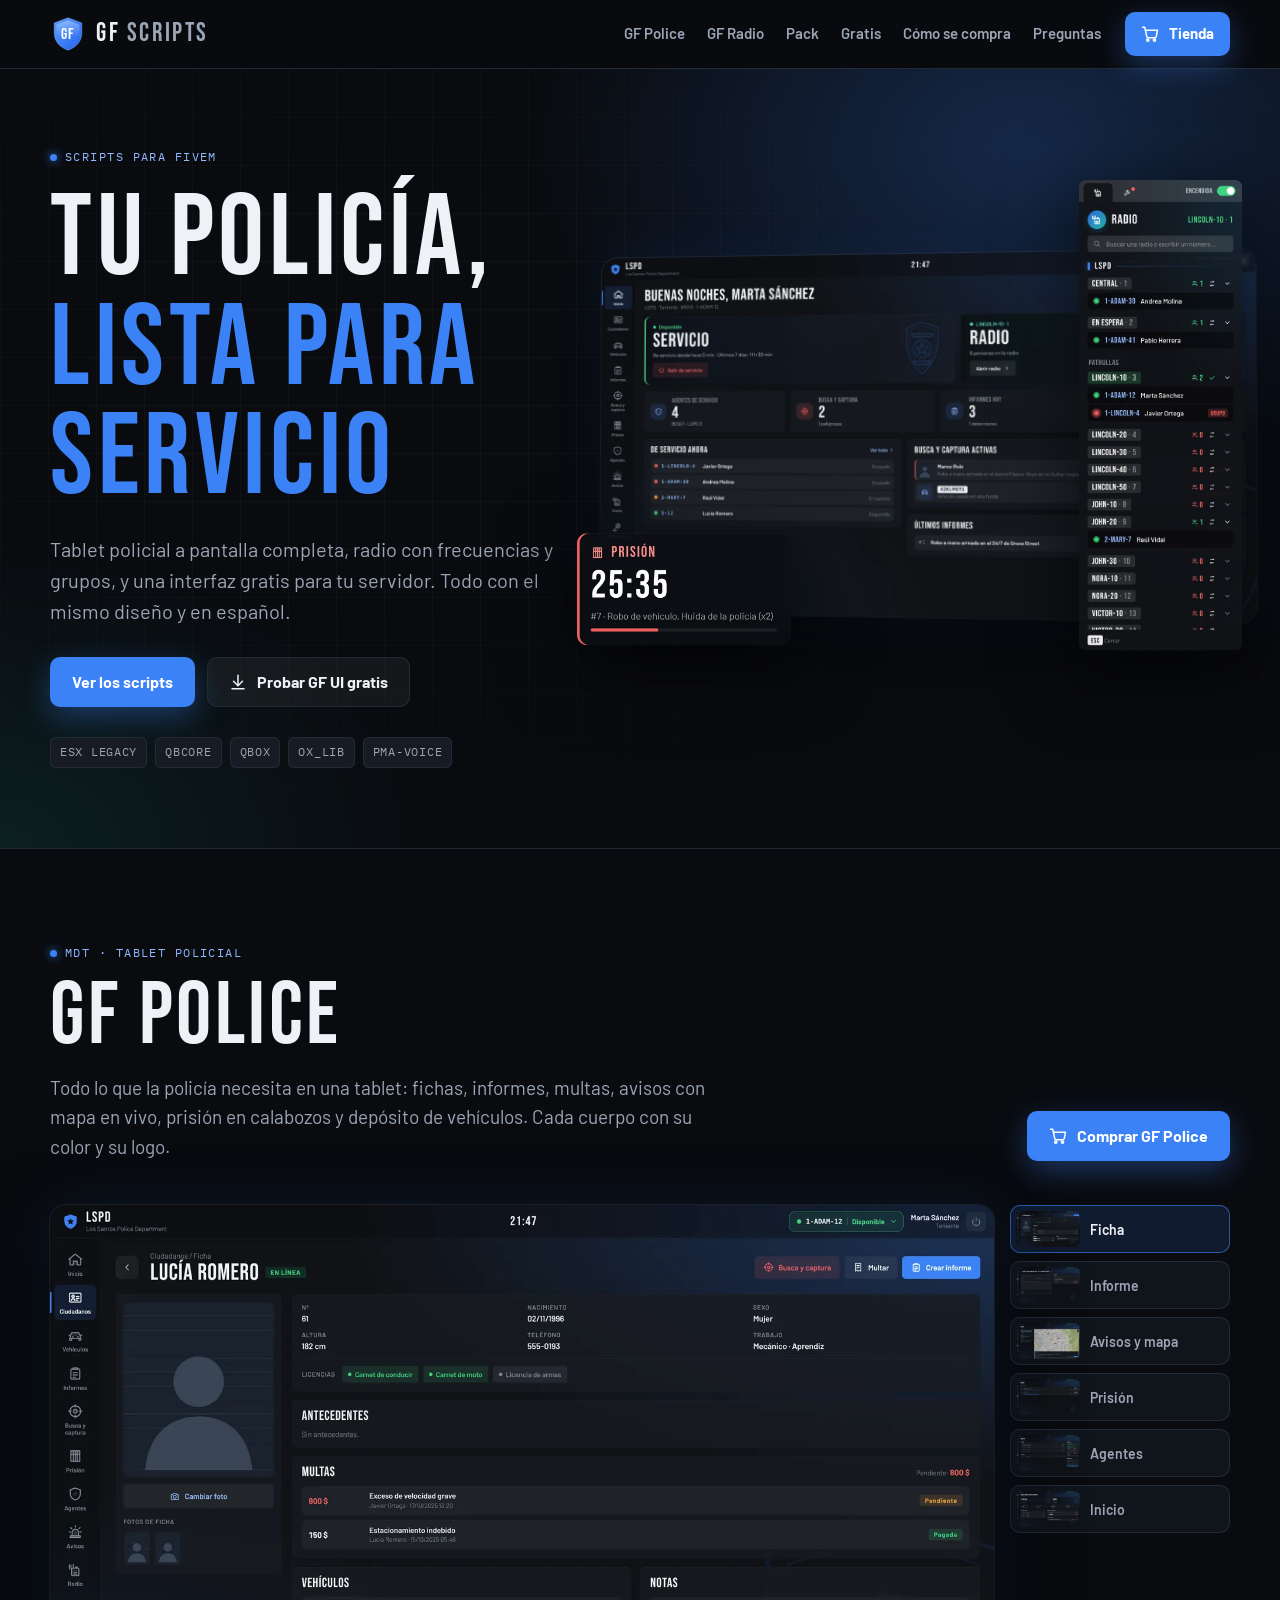
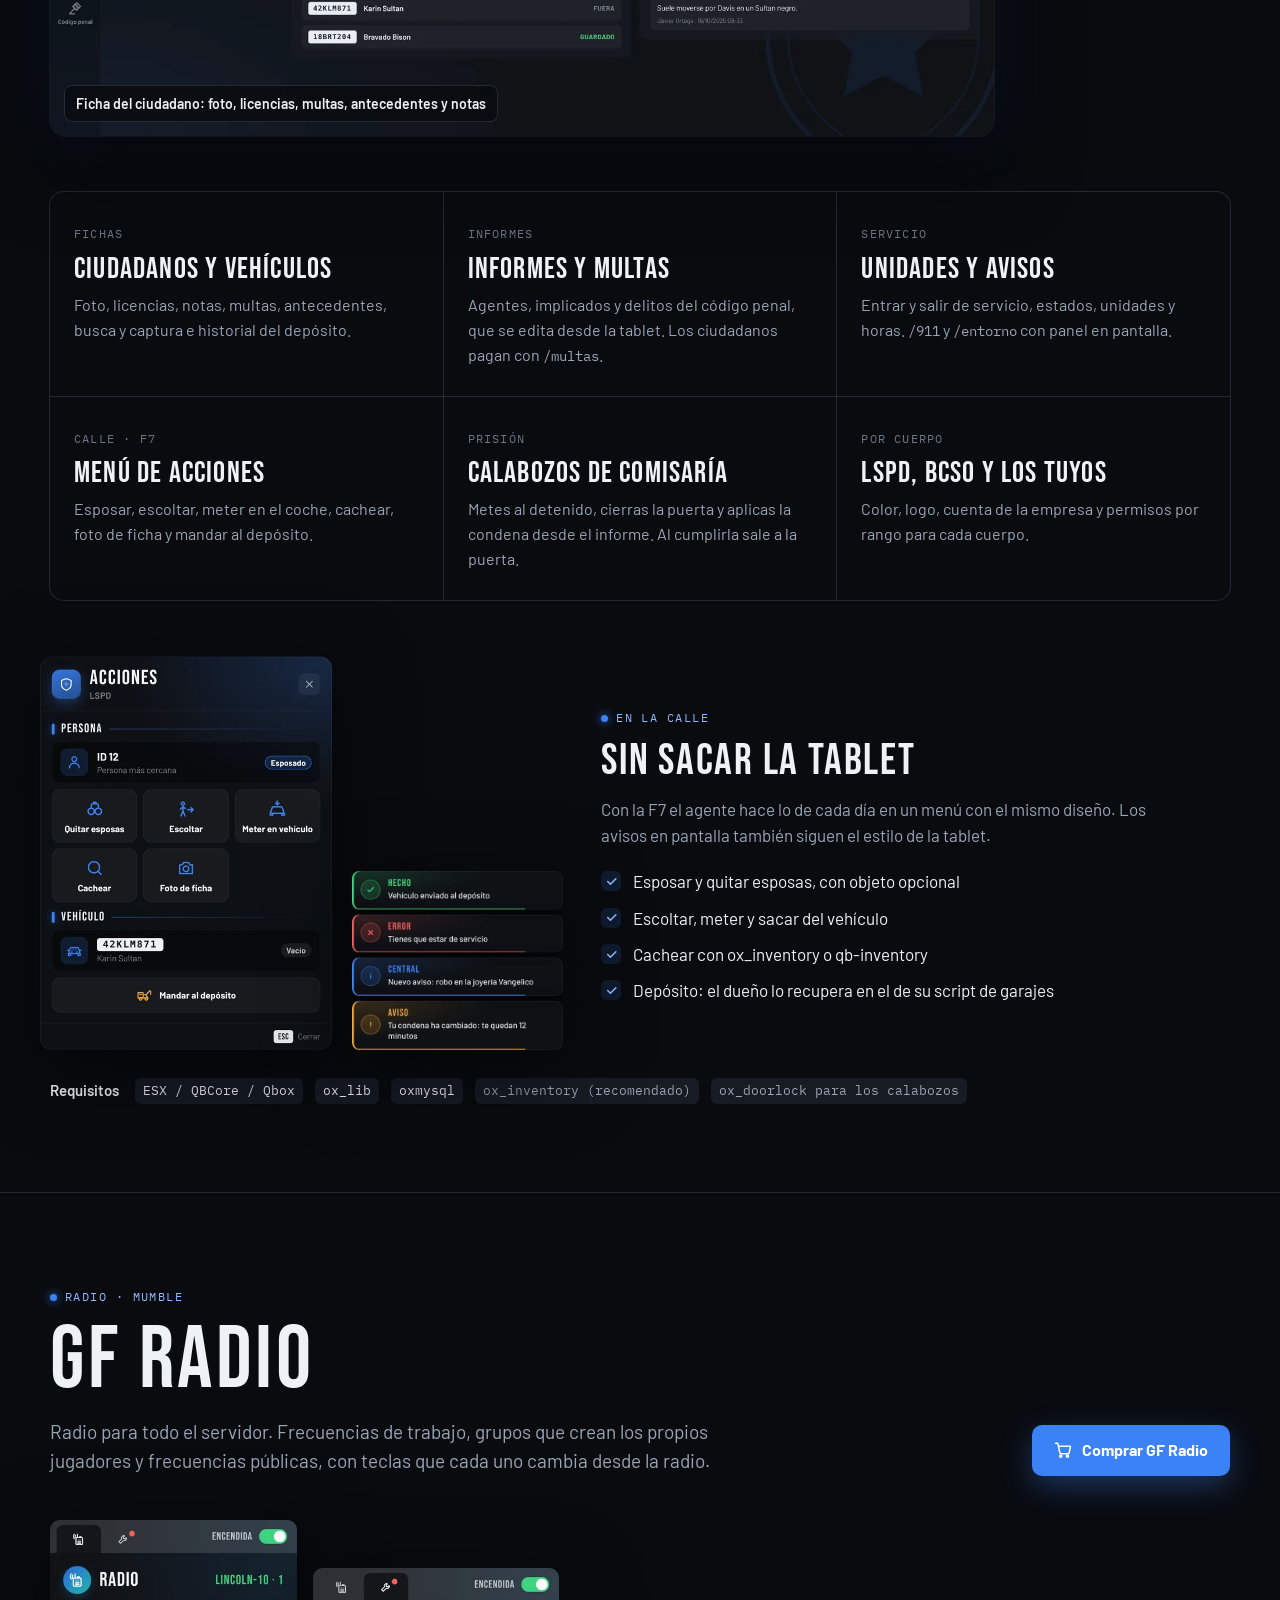
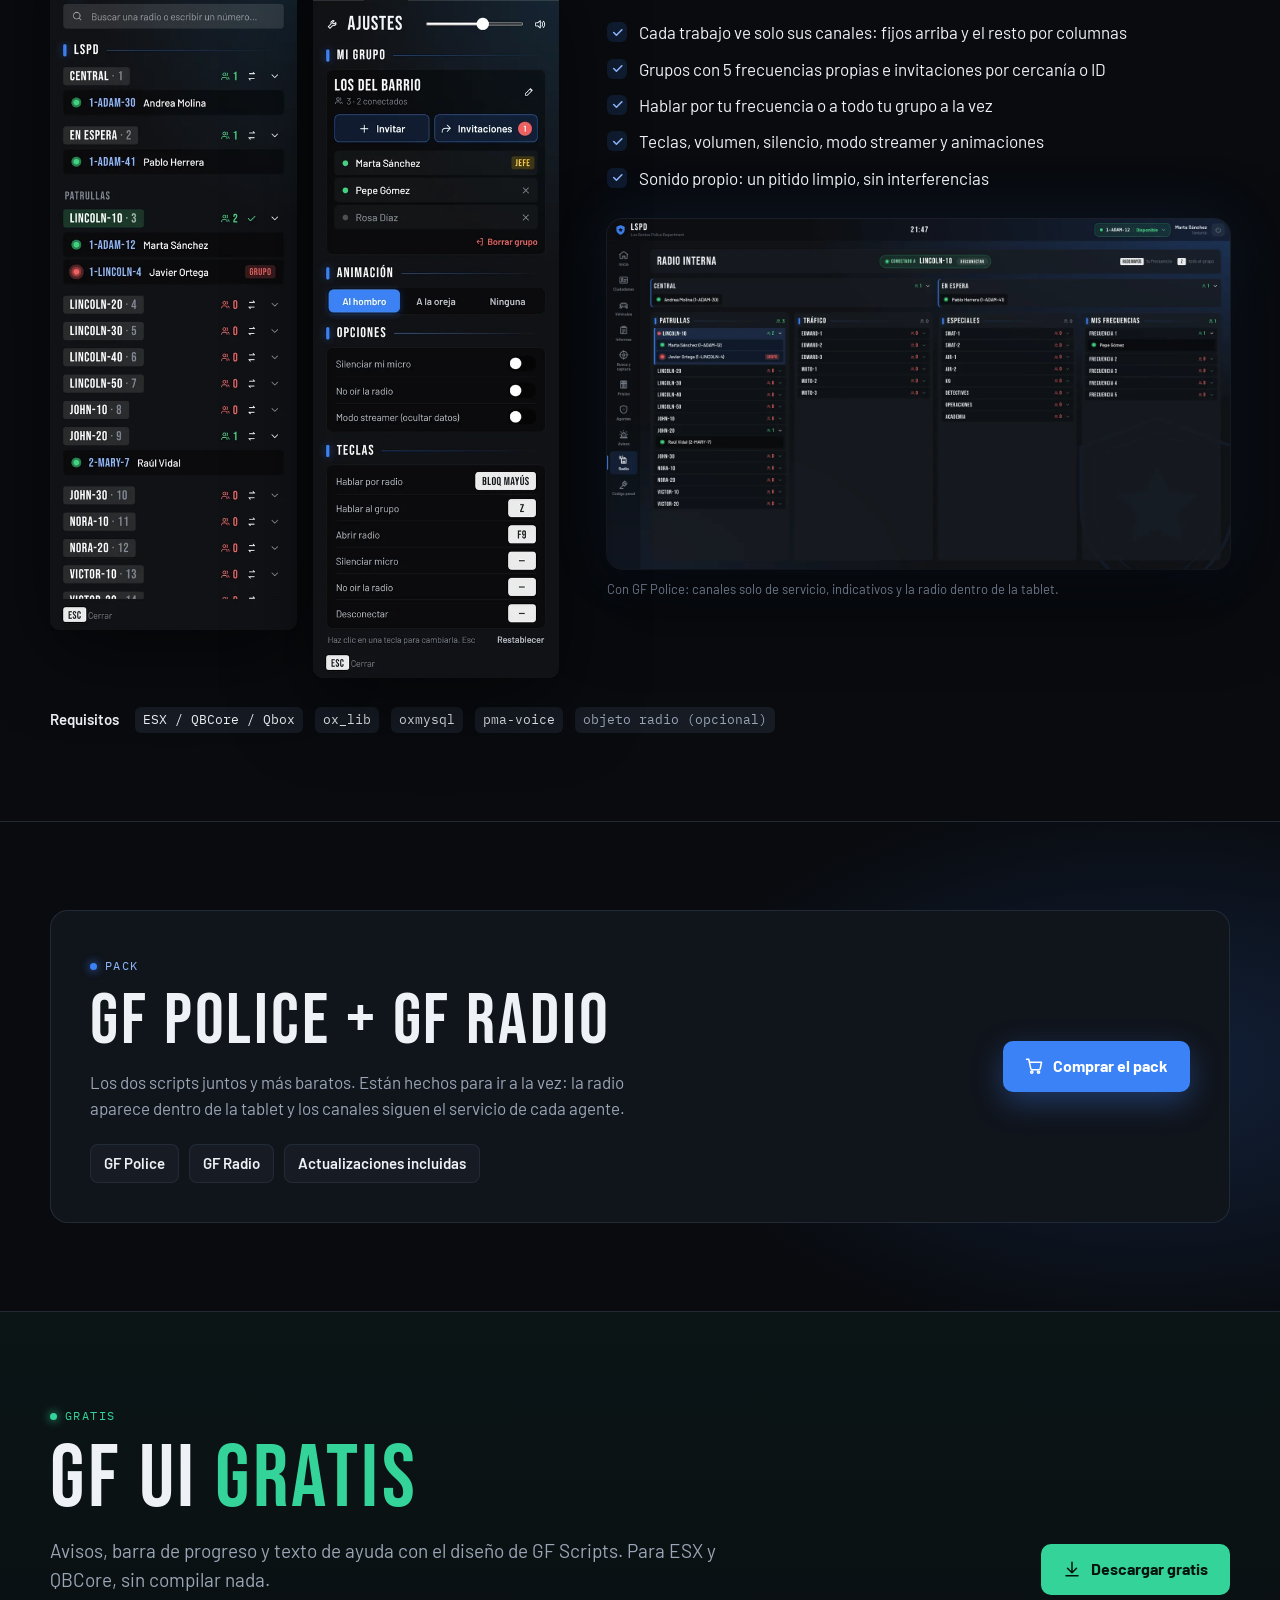
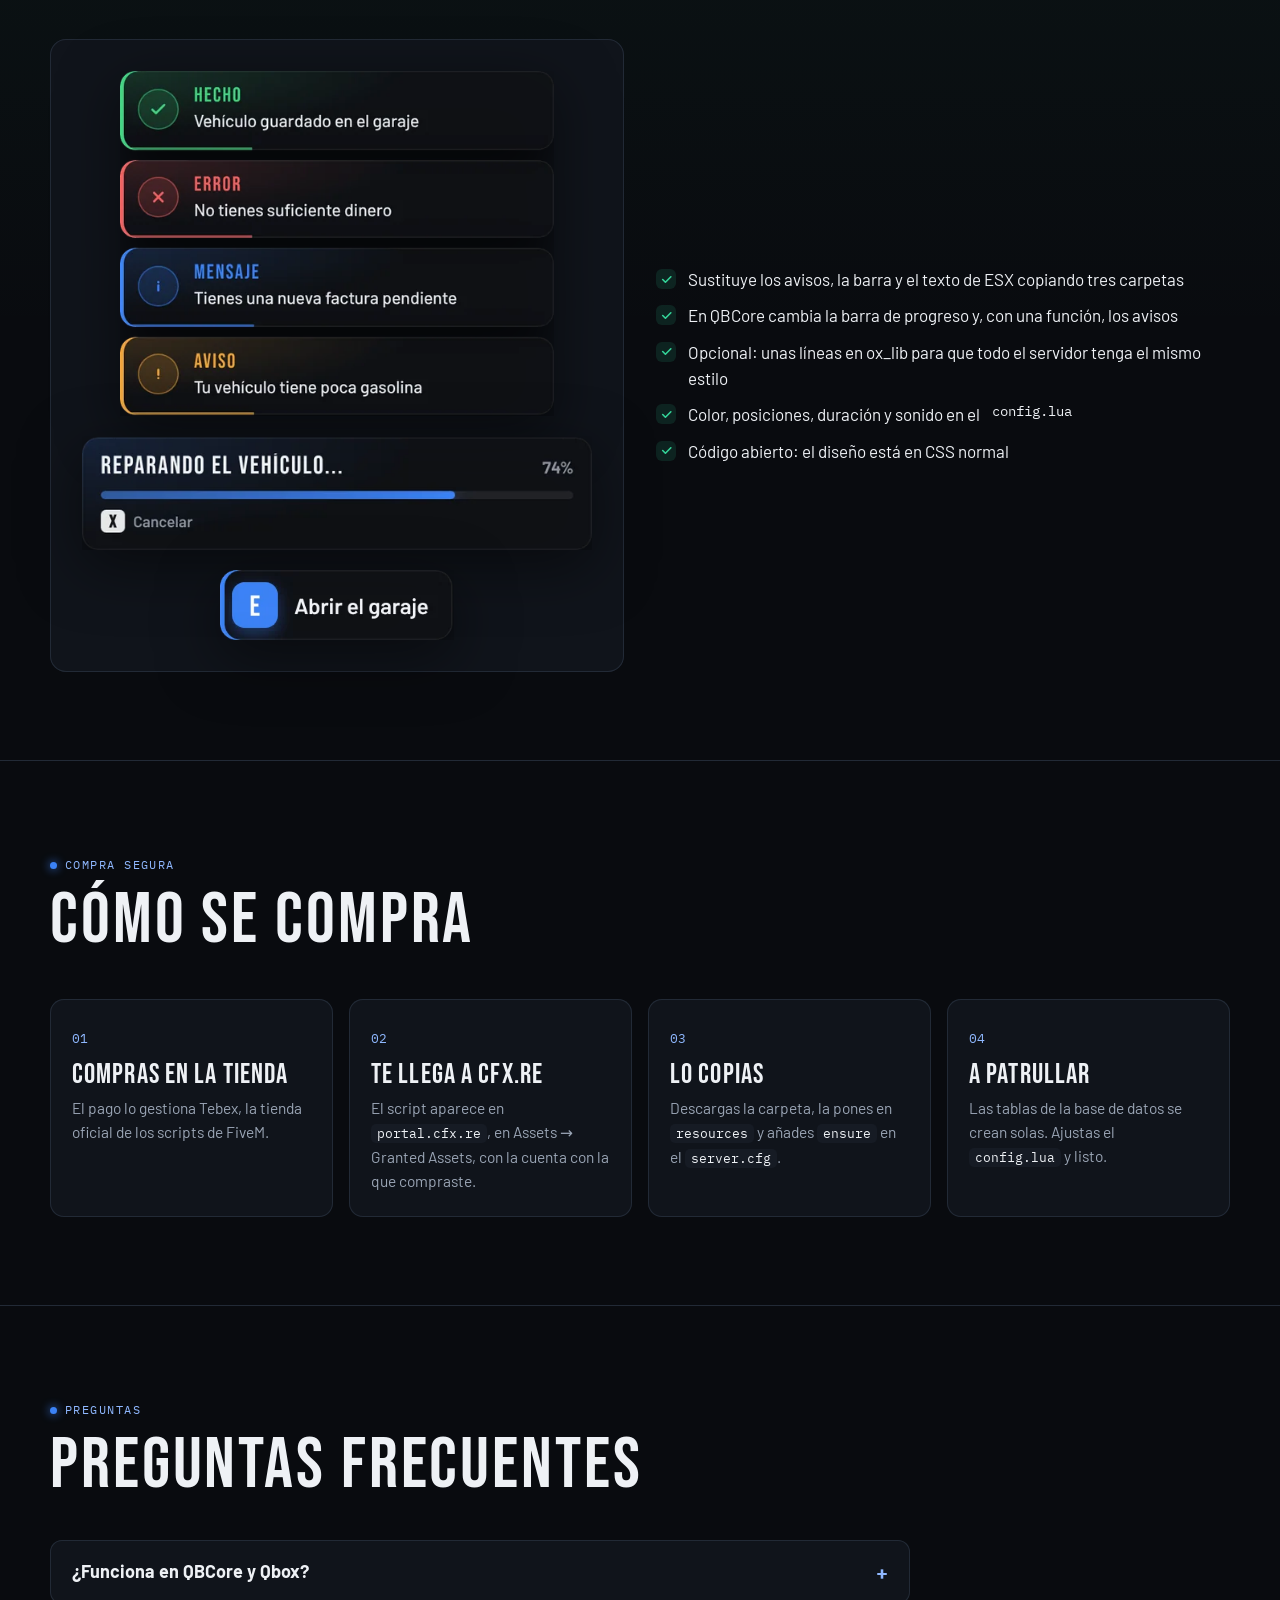
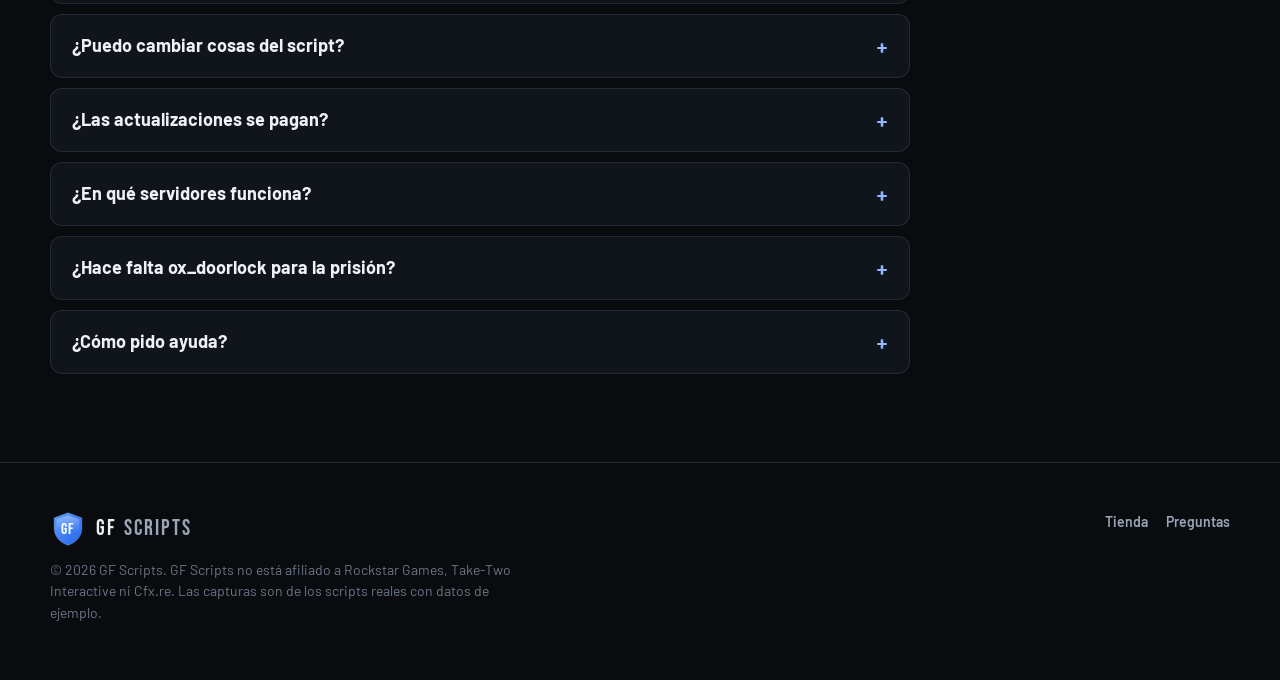
==== commit 39d746f8: "Add files via upload" ====
--- a/index.html
+++ b/index.html
@@ -6,16 +6,16 @@
 <title>GF Scripts · Scripts para FiveM</title>
 <meta name="description" content="Tablet policial GF Police, radio GF Radio y GF UI gratis. Scripts para FiveM con diseño propio, para ESX, QBCore y Qbox.">
 <meta name="theme-color" content="#090b0f">
-<link rel="icon" type="image/png" href="img/favicon.png">
-<link rel="apple-touch-icon" href="img/apple-touch-icon.png">
+<link rel="icon" type="image/png" href="favicon.png">
+<link rel="apple-touch-icon" href="apple-touch-icon.png">
 
 <!-- Vista previa al pegar el enlace en Discord, WhatsApp... (cambia TU-USUARIO por tu usuario de GitHub) -->
 <meta property="og:type" content="website">
 <meta property="og:site_name" content="GF Scripts">
 <meta property="og:title" content="GF Scripts · Scripts para FiveM">
 <meta property="og:description" content="Tablet policial GF Police, radio GF Radio y GF UI gratis. Para ESX, QBCore y Qbox.">
-<meta property="og:url" content="https://TU-USUARIO.github.io/">
-<meta property="og:image" content="https://TU-USUARIO.github.io/img/preview.jpg">
+<meta property="og:url" content="https://gfscripts.github.io/">
+<meta property="og:image" content="https://gfscripts.github.io/preview.jpg">
 <meta name="twitter:card" content="summary_large_image">
 
 <link rel="preconnect" href="https://fonts.googleapis.com">
@@ -312,9 +312,9 @@
         </div>
       </div>
       <div class="hero-shot">
-        <div class="screen"><img src="img/tab-home.webp" width="1600" height="900" alt="Pantalla de inicio de la tablet GF Police con el servicio, la radio, los agentes de servicio y las búsquedas activas"></div>
-        <img class="float-timer" src="img/jail-timer.webp" width="400" height="211" alt="Contador de condena en prisión: 25:35">
-        <img class="float-radio" src="img/radio-list.webp" width="420" height="1211" alt="Radio GF Radio con la lista de frecuencias">
+        <div class="screen"><img src="tab-home.webp" width="1600" height="900" alt="Pantalla de inicio de la tablet GF Police con el servicio, la radio, los agentes de servicio y las búsquedas activas"></div>
+        <img class="float-timer" src="jail-timer.webp" width="400" height="211" alt="Contador de condena en prisión: 25:35">
+        <img class="float-radio" src="radio-list.webp" width="420" height="1211" alt="Radio GF Radio con la lista de frecuencias">
       </div>
     </div>
   </div>
@@ -336,27 +336,27 @@
 
       <div class="gallery">
         <div class="screen" id="gal-main" role="button" tabindex="0" aria-label="Ver la captura en grande">
-          <img id="gal-img" src="img/tab-citizen.webp" width="1600" height="900" alt="">
+          <img id="gal-img" src="tab-citizen.webp" width="1600" height="900" alt="">
           <div class="cap" id="gal-cap"></div>
         </div>
         <div class="thumbs" id="gal-thumbs" aria-label="Capturas de GF Police">
-          <button type="button" data-src="img/tab-citizen.webp" data-cap="Ficha del ciudadano: foto, licencias, multas, antecedentes y notas">
-            <img src="img/tab-citizen.webp" alt="">Ficha
+          <button type="button" data-src="tab-citizen.webp" data-cap="Ficha del ciudadano: foto, licencias, multas, antecedentes y notas">
+            <img src="tab-citizen.webp" alt="">Ficha
           </button>
-          <button type="button" data-src="img/tab-report.webp" data-cap="Informes con agentes, implicados y delitos del código penal">
-            <img src="img/tab-report.webp" alt="">Informe
+          <button type="button" data-src="tab-report.webp" data-cap="Informes con agentes, implicados y delitos del código penal">
+            <img src="tab-report.webp" alt="">Informe
           </button>
-          <button type="button" data-src="img/tab-alerts.webp" data-cap="Avisos del 911 y anónimos con el mapa en vivo">
-            <img src="img/tab-alerts.webp" alt="">Avisos y mapa
+          <button type="button" data-src="tab-alerts.webp" data-cap="Avisos del 911 y anónimos con el mapa en vivo">
+            <img src="tab-alerts.webp" alt="">Avisos y mapa
           </button>
-          <button type="button" data-src="img/tab-jail.webp" data-cap="Presos en los calabozos, con el tiempo que les queda">
-            <img src="img/tab-jail.webp" alt="">Prisión
+          <button type="button" data-src="tab-jail.webp" data-cap="Presos en los calabozos, con el tiempo que les queda">
+            <img src="tab-jail.webp" alt="">Prisión
           </button>
-          <button type="button" data-src="img/tab-agents.webp" data-cap="Plantilla: placas, rangos y horas de servicio">
-            <img src="img/tab-agents.webp" alt="">Agentes
+          <button type="button" data-src="tab-agents.webp" data-cap="Plantilla: placas, rangos y horas de servicio">
+            <img src="tab-agents.webp" alt="">Agentes
           </button>
-          <button type="button" data-src="img/tab-home.webp" data-cap="Inicio: servicio, unidad, radio y búsquedas activas">
-            <img src="img/tab-home.webp" alt="">Inicio
+          <button type="button" data-src="tab-home.webp" data-cap="Inicio: servicio, unidad, radio y búsquedas activas">
+            <img src="tab-home.webp" alt="">Inicio
           </button>
         </div>
       </div>
@@ -372,8 +372,8 @@
 
       <div class="duo">
         <div class="pics">
-          <img src="img/f7.webp" width="520" height="702" alt="Menú de acciones F7: esposar, escoltar, meter en el vehículo, cachear, foto de ficha y mandar al depósito">
-          <img src="img/toasts.webp" width="540" height="457" alt="Avisos en pantalla con el diseño de GF Police">
+          <img src="f7.webp" width="520" height="702" alt="Menú de acciones F7: esposar, escoltar, meter en el vehículo, cachear, foto de ficha y mandar al depósito">
+          <img src="toasts.webp" width="540" height="457" alt="Avisos en pantalla con el diseño de GF Police">
         </div>
         <div>
           <span class="tag">En la calle</span>
@@ -413,8 +413,8 @@
 
       <div class="radio-grid">
         <div class="radio-pics">
-          <img src="img/radio-list.webp" width="420" height="1211" alt="GF Radio: lista de frecuencias de la policía por columnas">
-          <img src="img/radio-settings.webp" width="420" height="1211" alt="GF Radio: ajustes de volumen, sonido y teclas">
+          <img src="radio-list.webp" width="420" height="1211" alt="GF Radio: lista de frecuencias de la policía por columnas">
+          <img src="radio-settings.webp" width="420" height="1211" alt="GF Radio: ajustes de volumen, sonido y teclas">
         </div>
         <div class="radio-side">
           <ul class="checks">
@@ -424,7 +424,7 @@
             <li>Teclas, volumen, silencio, modo streamer y animaciones</li>
             <li>Sonido propio: un pitido limpio, sin interferencias</li>
           </ul>
-          <div class="screen"><img src="img/tab-radio.webp" width="1600" height="900" alt="La radio dentro de la tablet GF Police, con los indicativos de cada agente"></div>
+          <div class="screen"><img src="tab-radio.webp" width="1600" height="900" alt="La radio dentro de la tablet GF Police, con los indicativos de cada agente"></div>
           <p class="soon" style="margin-top:10px">Con GF Police: canales solo de servicio, indicativos y la radio dentro de la tablet.</p>
         </div>
       </div>
@@ -470,9 +470,9 @@
       </div>
       <div class="free-grid">
         <div class="free-demo">
-          <img class="t" src="img/ui-toasts.webp" width="540" height="430" alt="Avisos de GF UI: hecho, error, mensaje y aviso">
-          <img class="p" src="img/ui-progress.webp" width="600" height="134" alt="Barra de progreso de GF UI: Reparando el vehículo, 74%">
-          <img class="x" src="img/ui-text.webp" width="308" height="92" alt="Texto de ayuda de GF UI con la tecla E">
+          <img class="t" src="ui-toasts.webp" width="540" height="430" alt="Avisos de GF UI: hecho, error, mensaje y aviso">
+          <img class="p" src="ui-progress.webp" width="600" height="134" alt="Barra de progreso de GF UI: Reparando el vehículo, 74%">
+          <img class="x" src="ui-text.webp" width="308" height="92" alt="Texto de ayuda de GF UI con la tecla E">
         </div>
         <div>
           <ul class="checks">
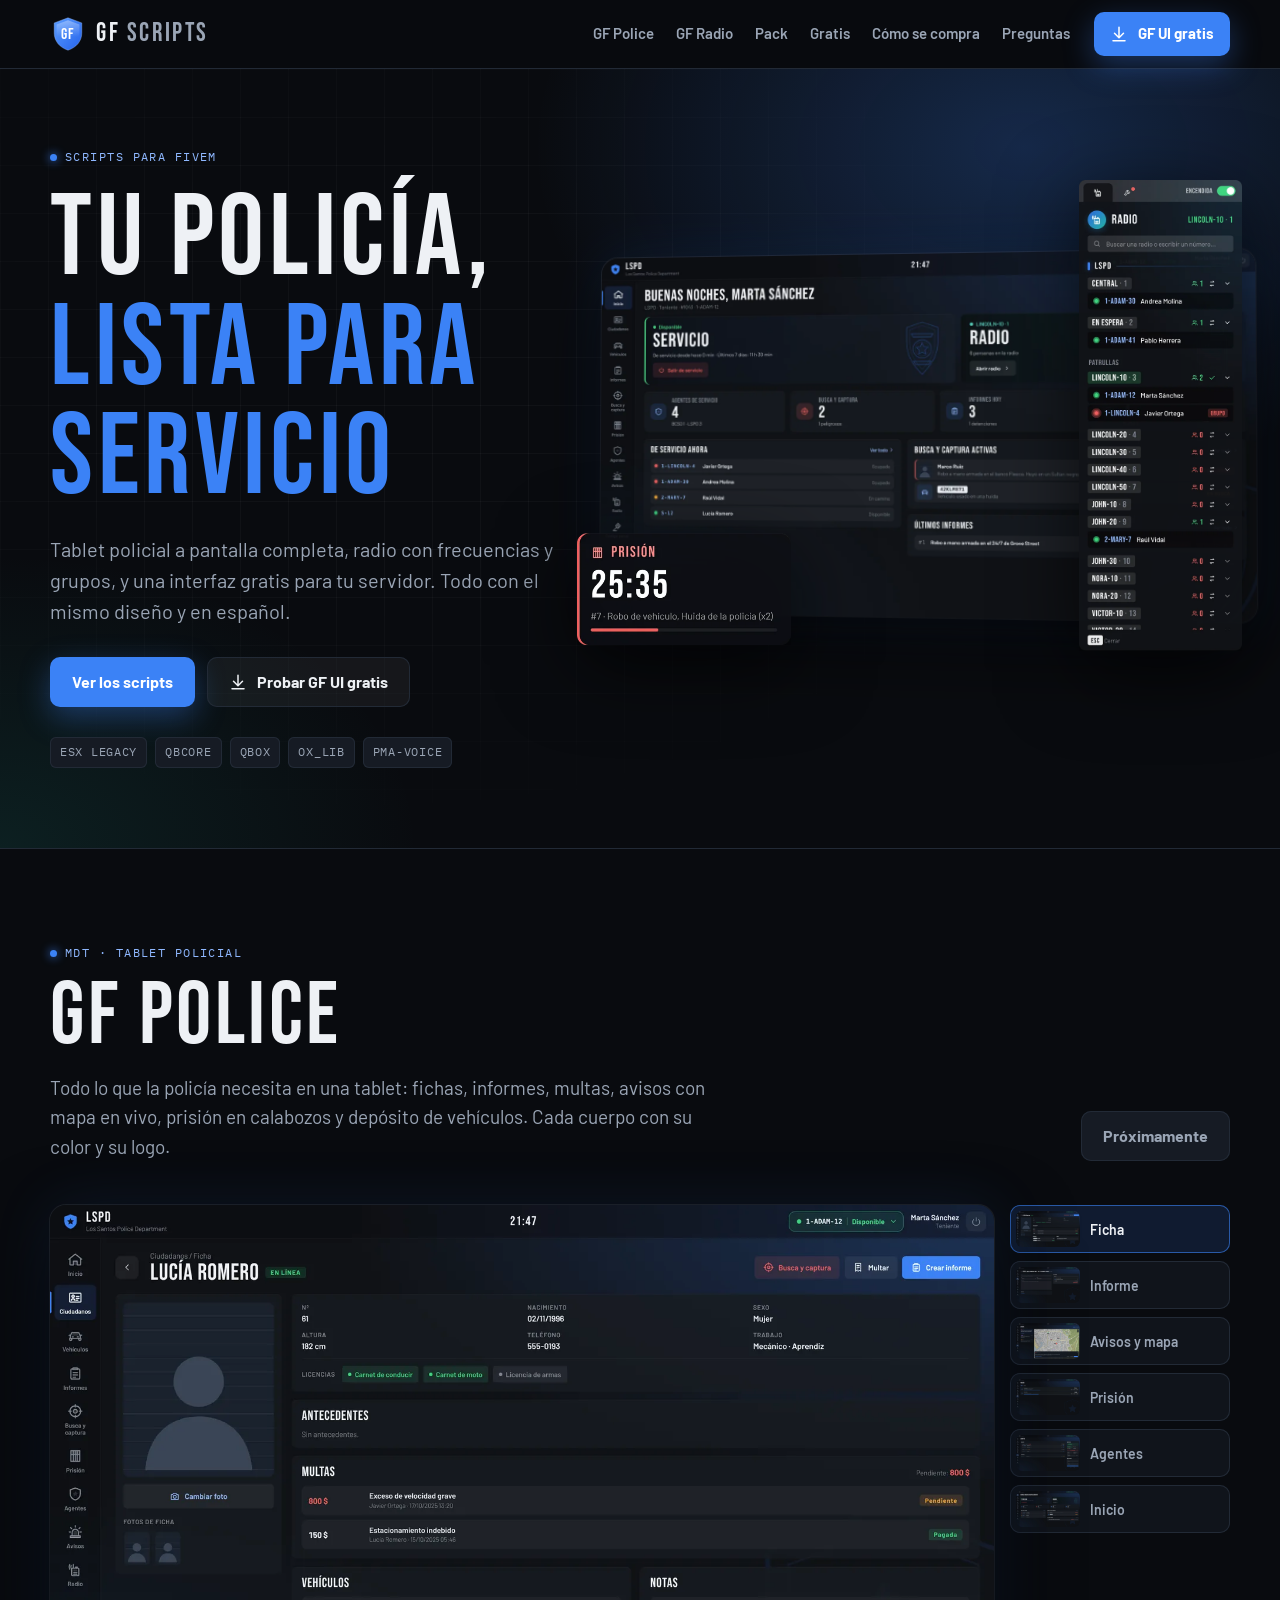
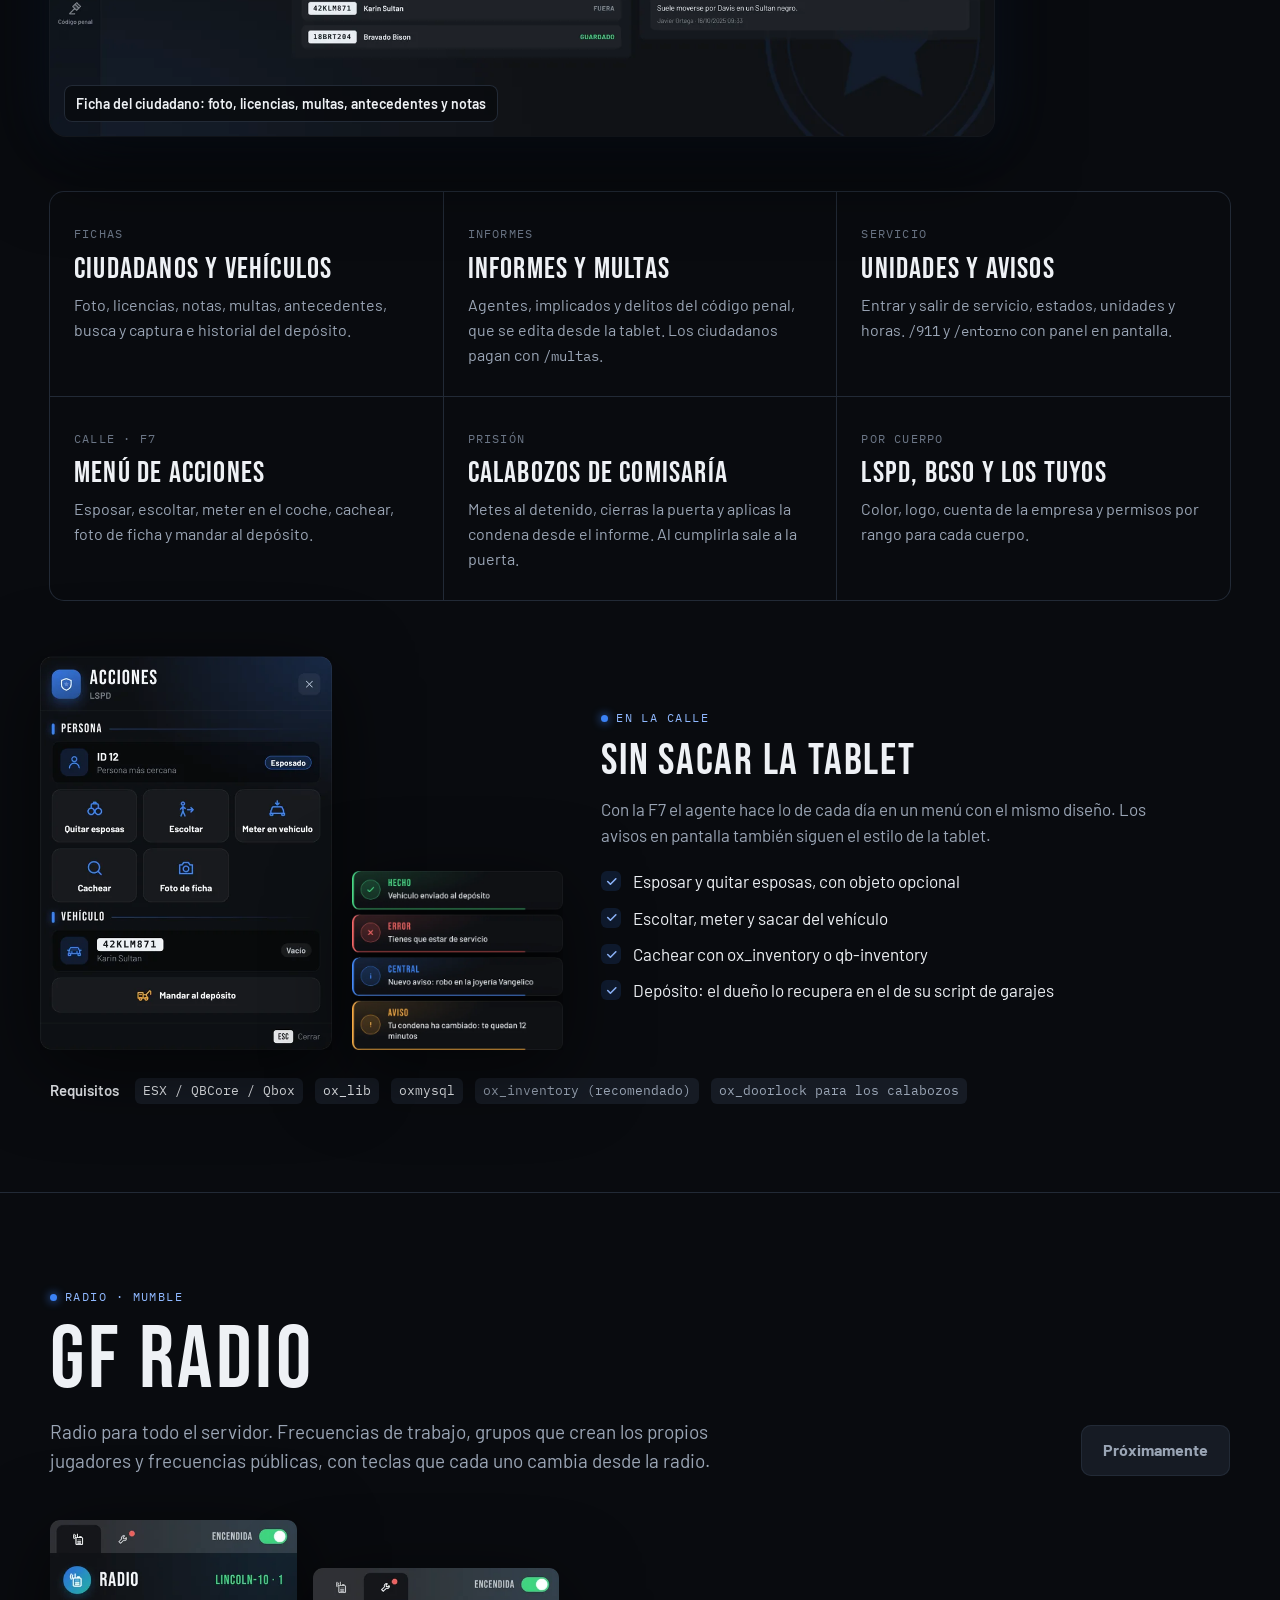
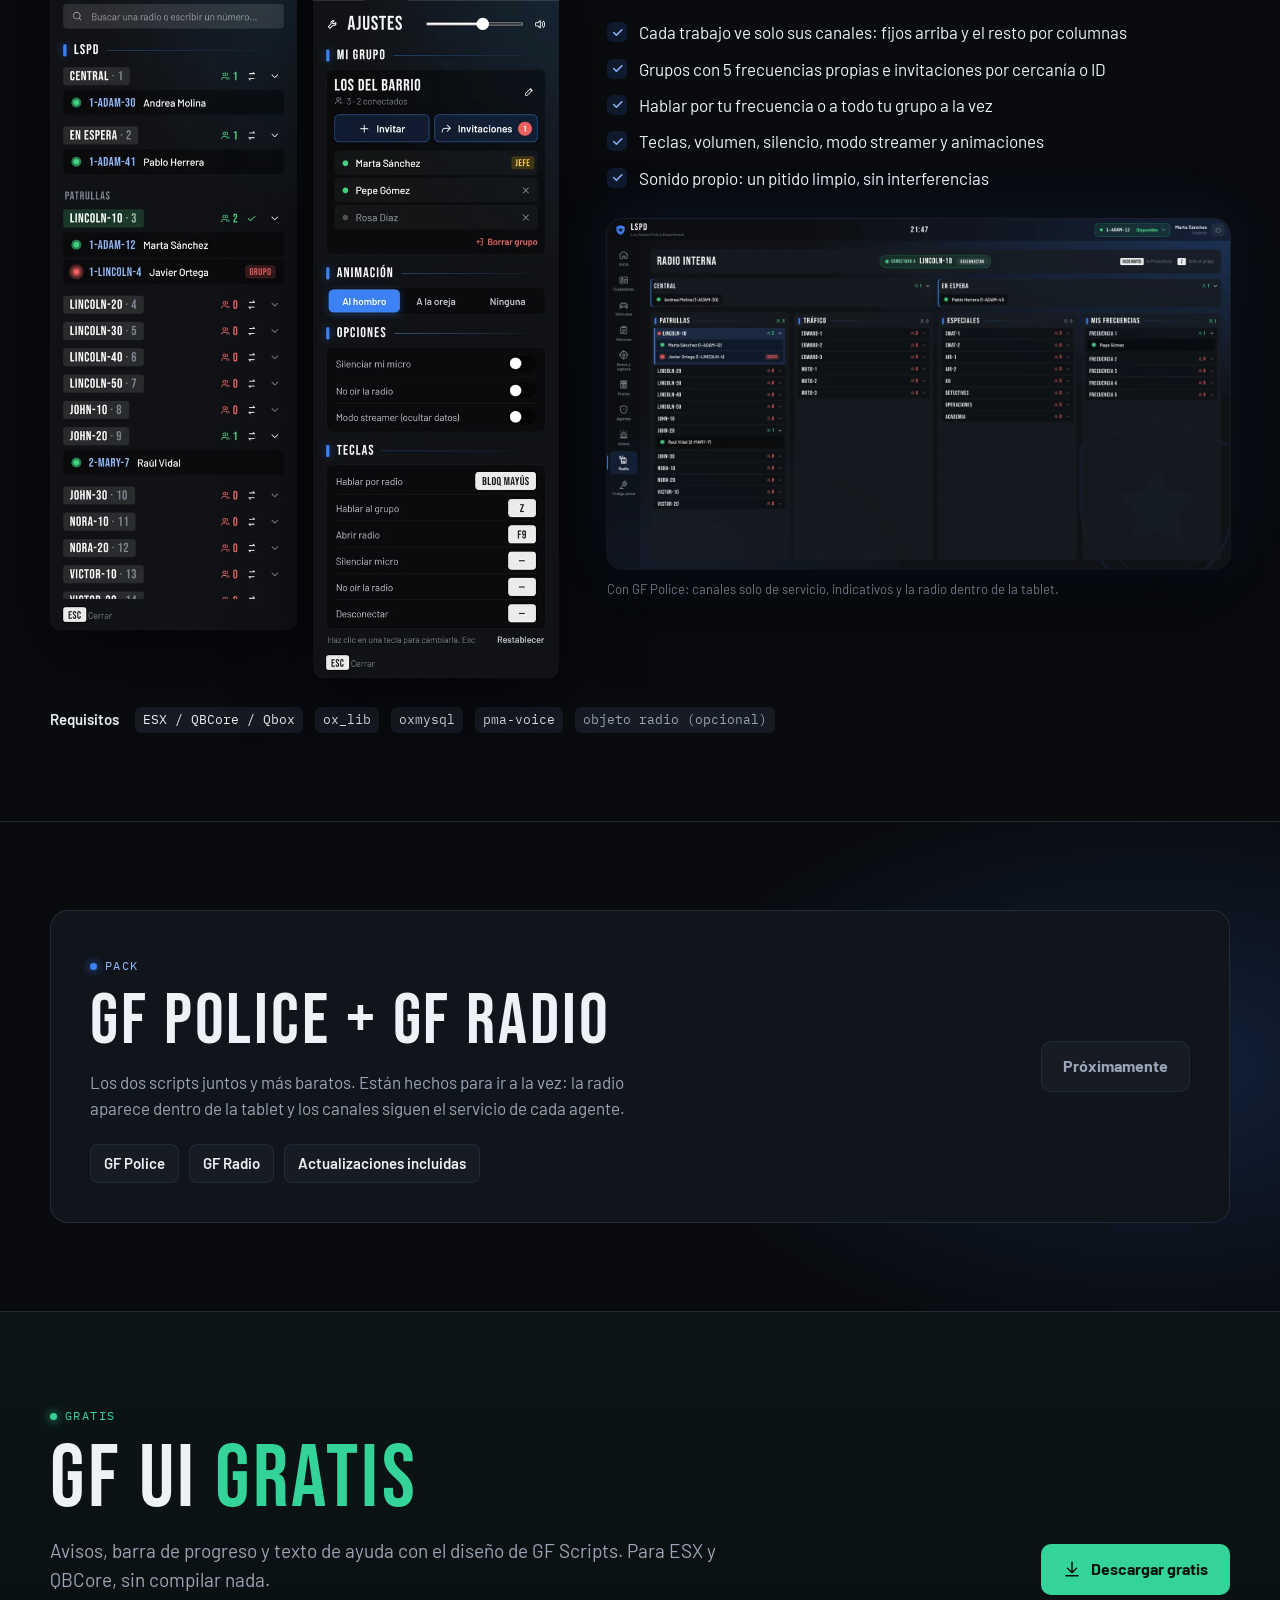
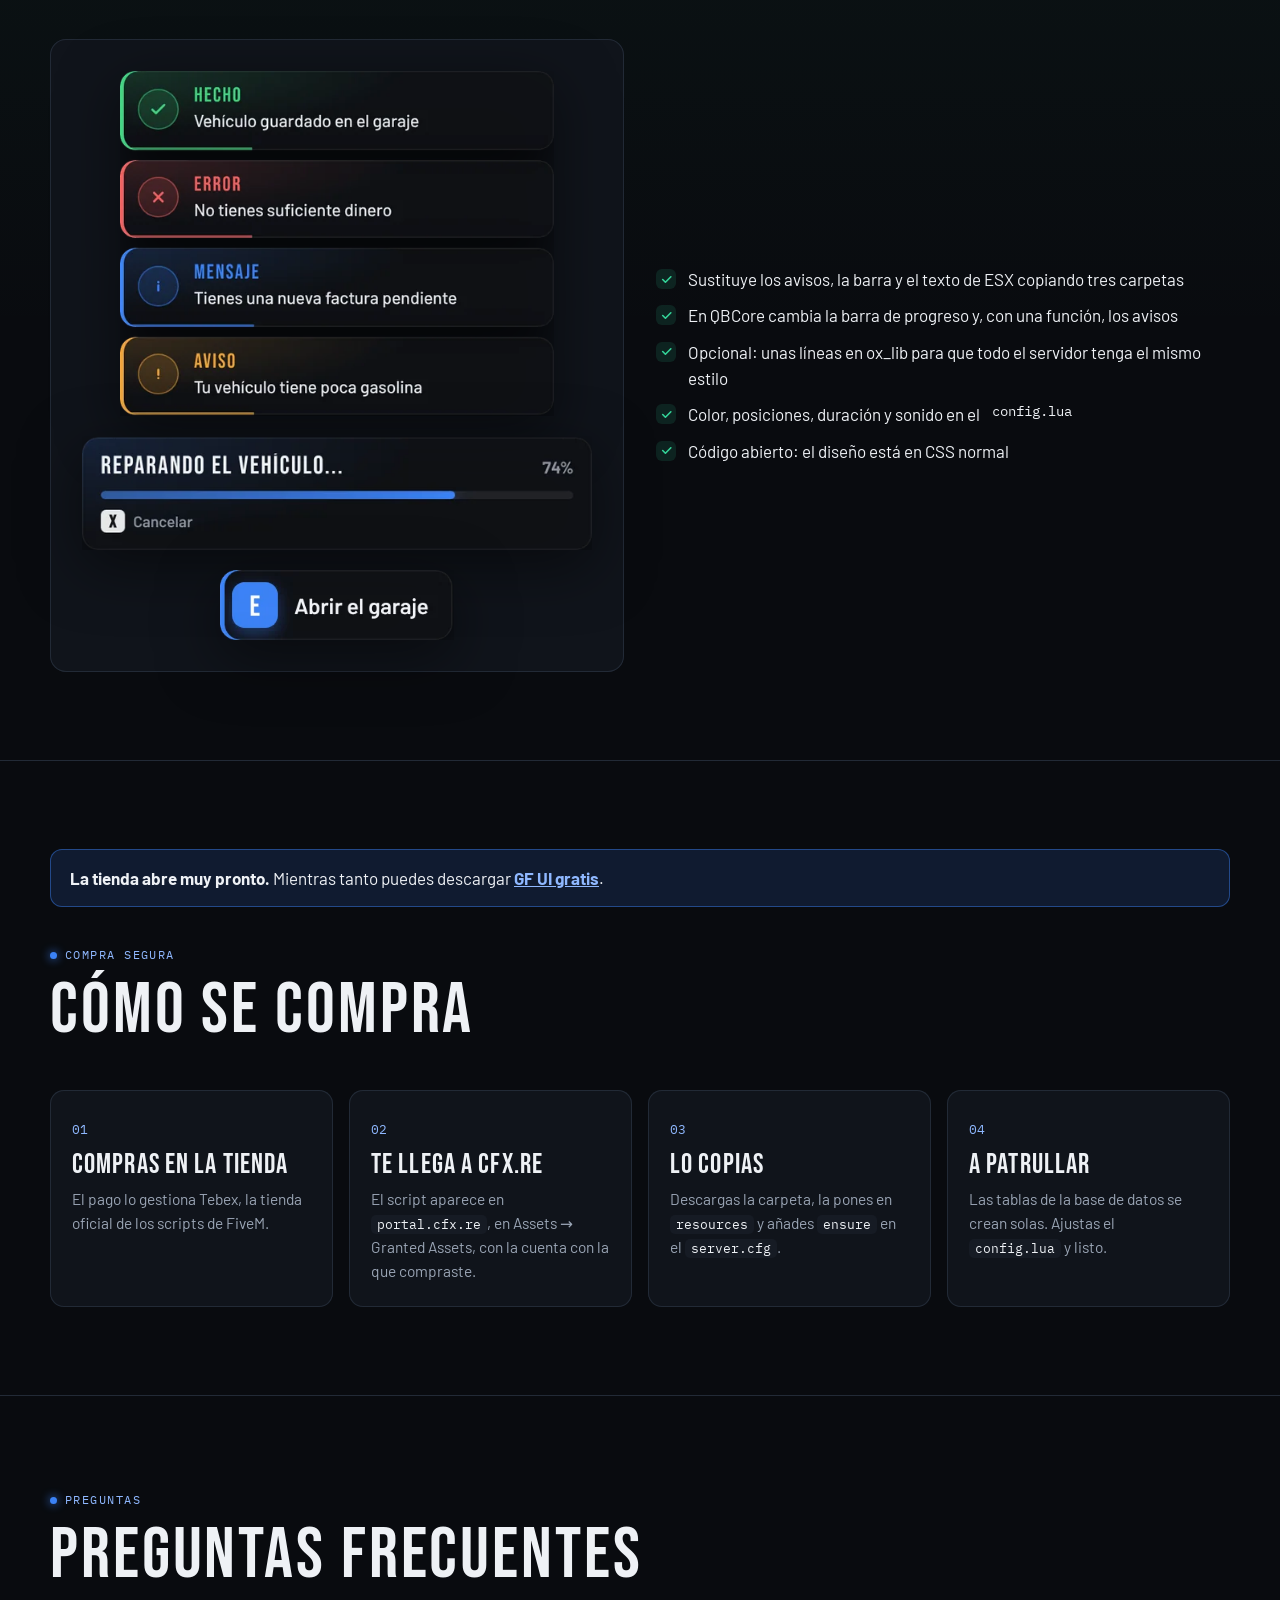
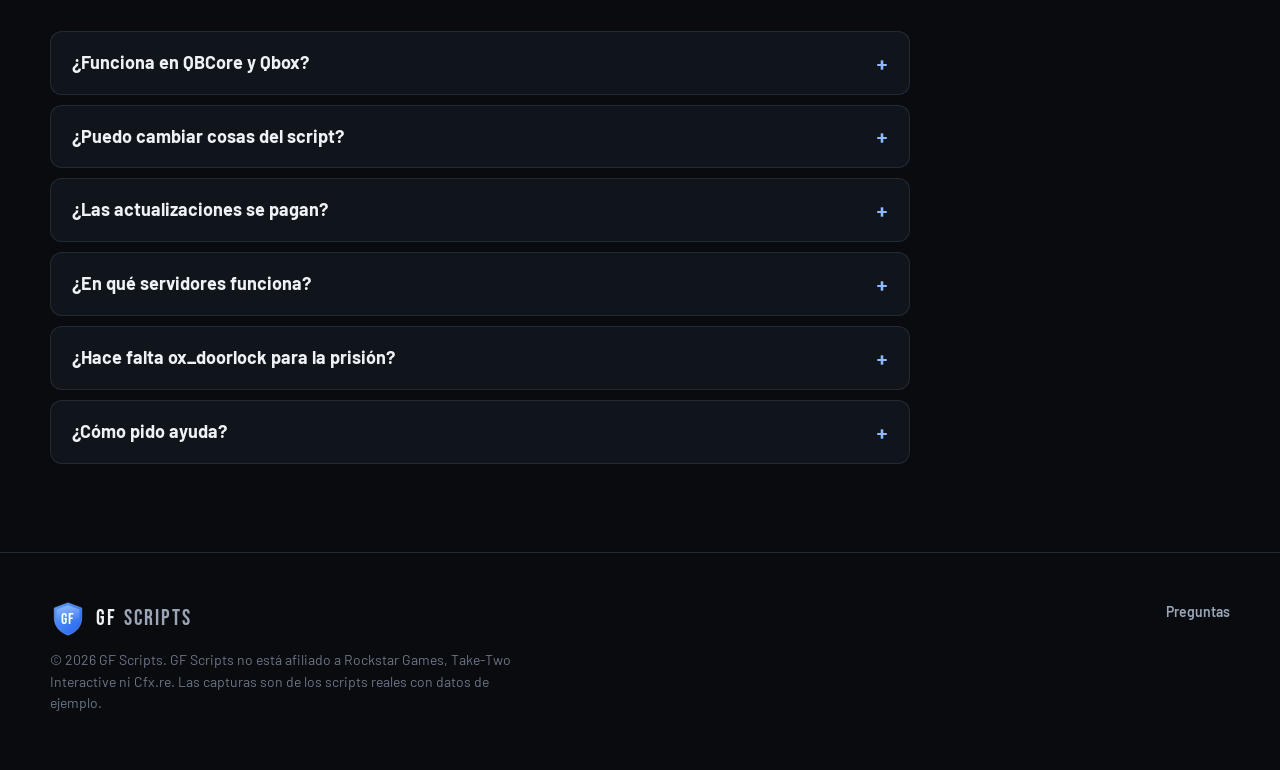
==== commit 98402361: "Add files via upload" ====
--- a/index.html
+++ b/index.html
@@ -258,6 +258,10 @@
 dialog.viewer p { margin-top: 12px; text-align: center; color: var(--muted); font-weight: 600; }
 
 .soon { font-size: 13px; color: var(--dim); }
+.btn-soon { background: var(--panel-2); color: var(--muted); box-shadow: inset 0 0 0 1px var(--line); cursor: default; }
+.btn-soon:hover { transform: none; }
+.soon-box { margin: 0 0 32px; padding: 16px 20px; border-radius: 12px; background: var(--accent-soft); box-shadow: inset 0 0 0 1px rgba(59,130,246,0.45); color: var(--fg); }
+.soon-box a { color: var(--accent-text); font-weight: 700; }
 </style>
 </head>
 <body>
@@ -490,6 +494,7 @@
   <!-- ===== CÓMO SE COMPRA ===== -->
   <section id="compra">
     <div class="wrap">
+      <p class="soon-box" id="store-soon" hidden><strong>La tienda abre muy pronto.</strong> Mientras tanto puedes descargar <a href="#gratis">GF UI gratis</a>.</p>
       <span class="tag">Compra segura</span>
       <h2 style="font-size:clamp(48px,6vw,72px);margin-top:12px">Cómo se compra</h2>
       <div class="steps">
@@ -559,16 +564,40 @@
 <script>
 // ===== Ajustes de la web: cambia aquí los enlaces y los precios =====
 const CONFIG = {
+  tiendaAbierta: false,                     // pon true cuando la tienda de Tebex esté activa
   tienda: 'https://gfscripts.tebex.store',  // tu tienda de Tebex
-  gfui: 'https://gfscripts.tebex.store',    // dónde se descarga GF UI (Tebex, GitHub...)
+  gfui: 'gf-ui.zip',                        // descarga de GF UI (el zip subido junto a esta página)
   discord: null,                            // invitación de Discord, por ejemplo 'https://discord.gg/xxxx'
   precios: { police: null, radio: null, pack: null },  // por ejemplo '24,99 €' (null = no se muestra)
 };
 
+// Tienda cerrada: los botones de compra pasan a "Próximamente"
+if (!CONFIG.tiendaAbierta) {
+  document.querySelectorAll('.buy [data-link="tienda"]').forEach((a) => {
+    a.removeAttribute('data-link');
+    a.removeAttribute('href');
+    a.classList.add('btn-soon');
+    a.setAttribute('aria-disabled', 'true');
+    a.textContent = 'Próximamente';
+  });
+  const top = document.querySelector('header [data-link="tienda"]');
+  if (top) {
+    top.removeAttribute('data-link');
+    top.href = '#gratis';
+    top.innerHTML = '<svg aria-hidden="true"><use href="#i-down"/></svg>GF UI gratis';
+  }
+  document.querySelectorAll('footer [data-link="tienda"]').forEach((a) => { a.hidden = true; });
+  const notice = document.getElementById('store-soon');
+  if (notice) notice.hidden = false;
+}
+
 // Enlaces
 document.querySelectorAll('[data-link]').forEach((a) => {
   const url = CONFIG[a.dataset.link];
-  if (url) {
+  if (a.dataset.link === 'gfui' && url && !/^https?:/.test(url)) {
+    a.href = url;
+    a.setAttribute('download', '');
+  } else if (url) {
     a.href = url;
     a.target = '_blank';
     a.rel = 'noopener';
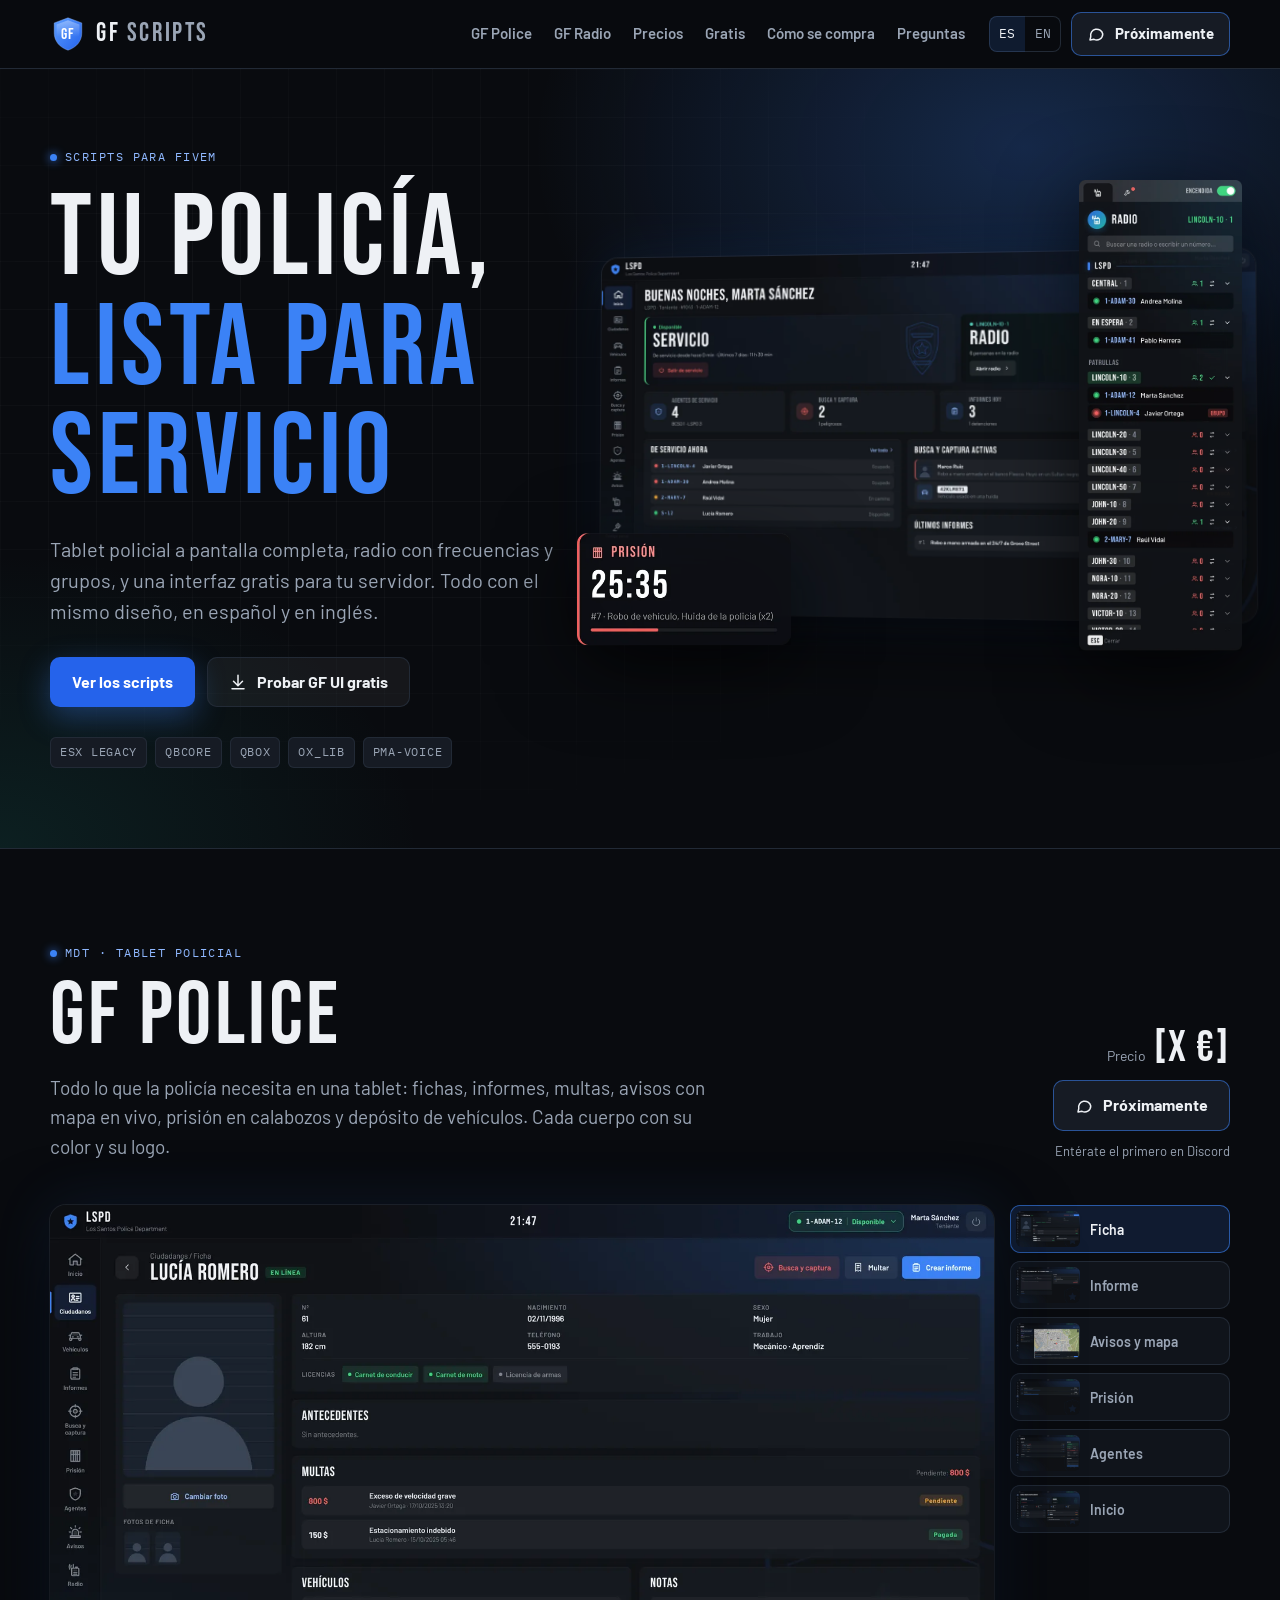
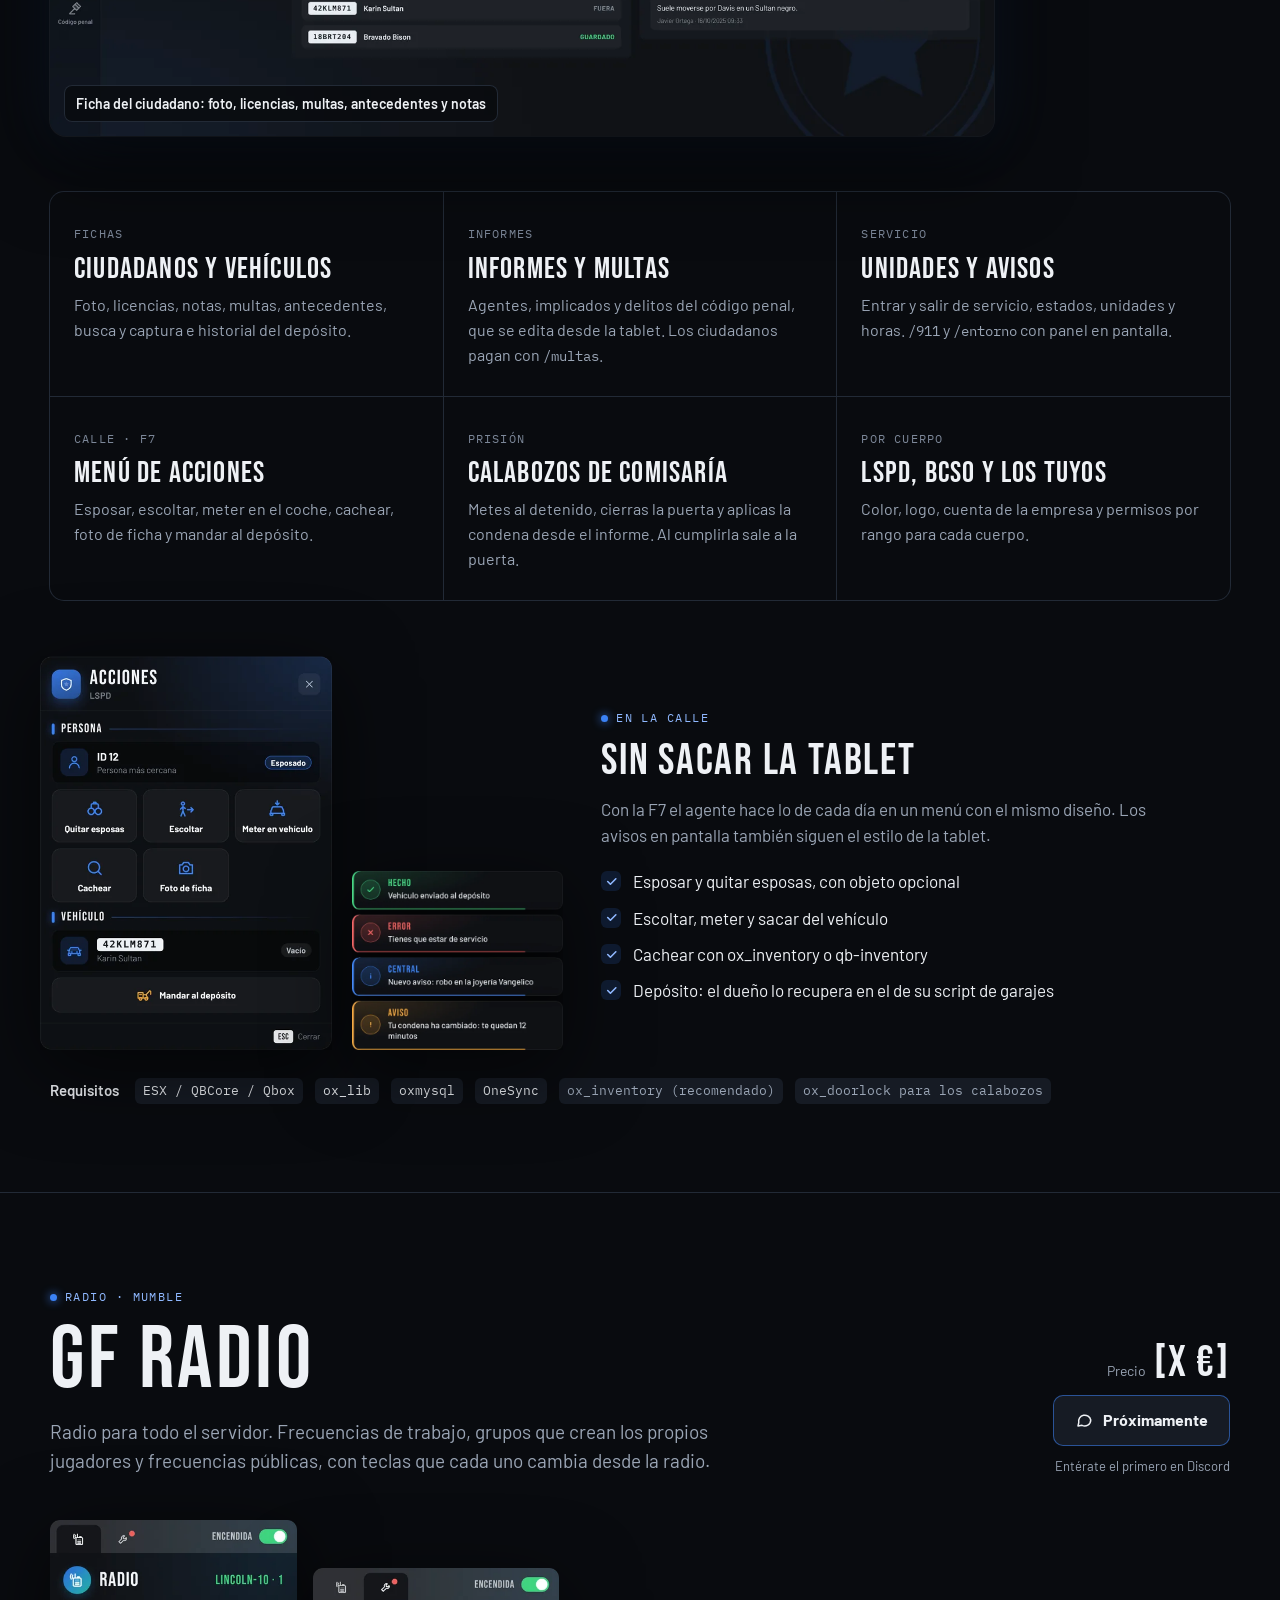
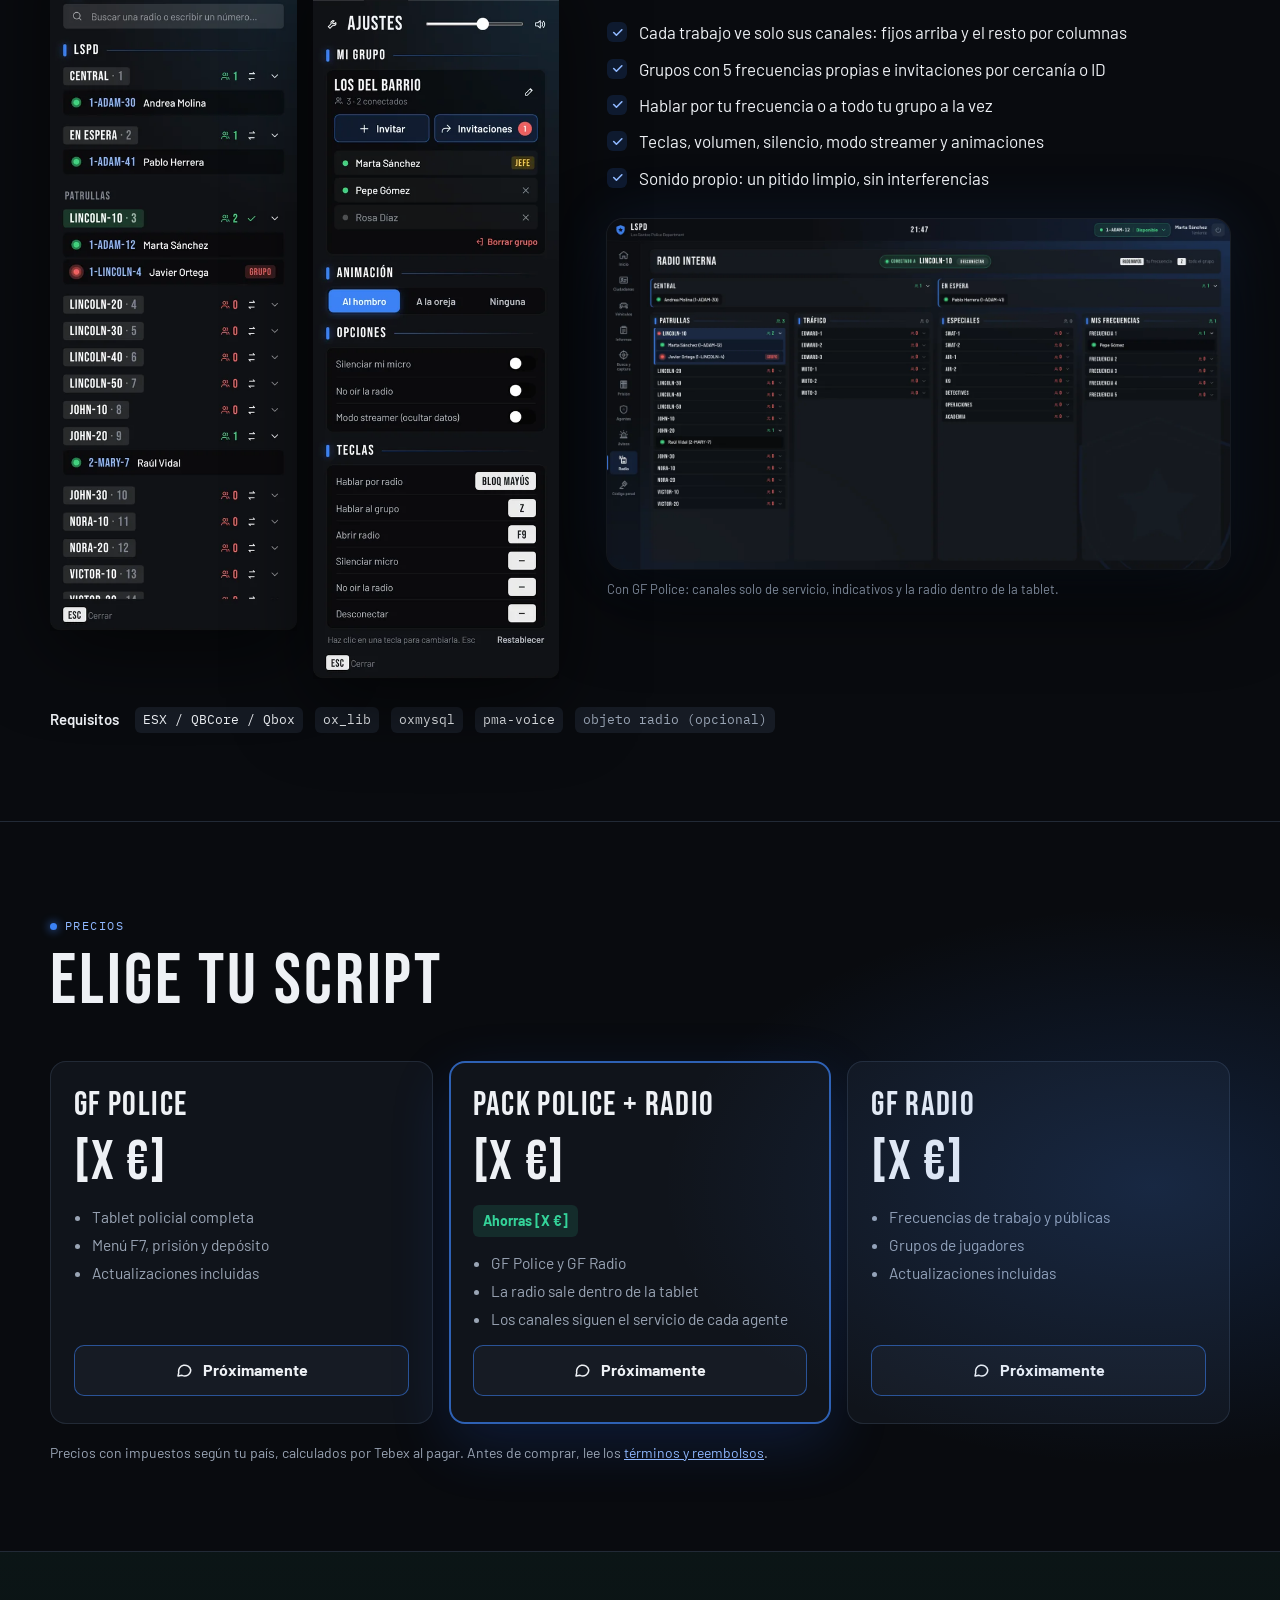
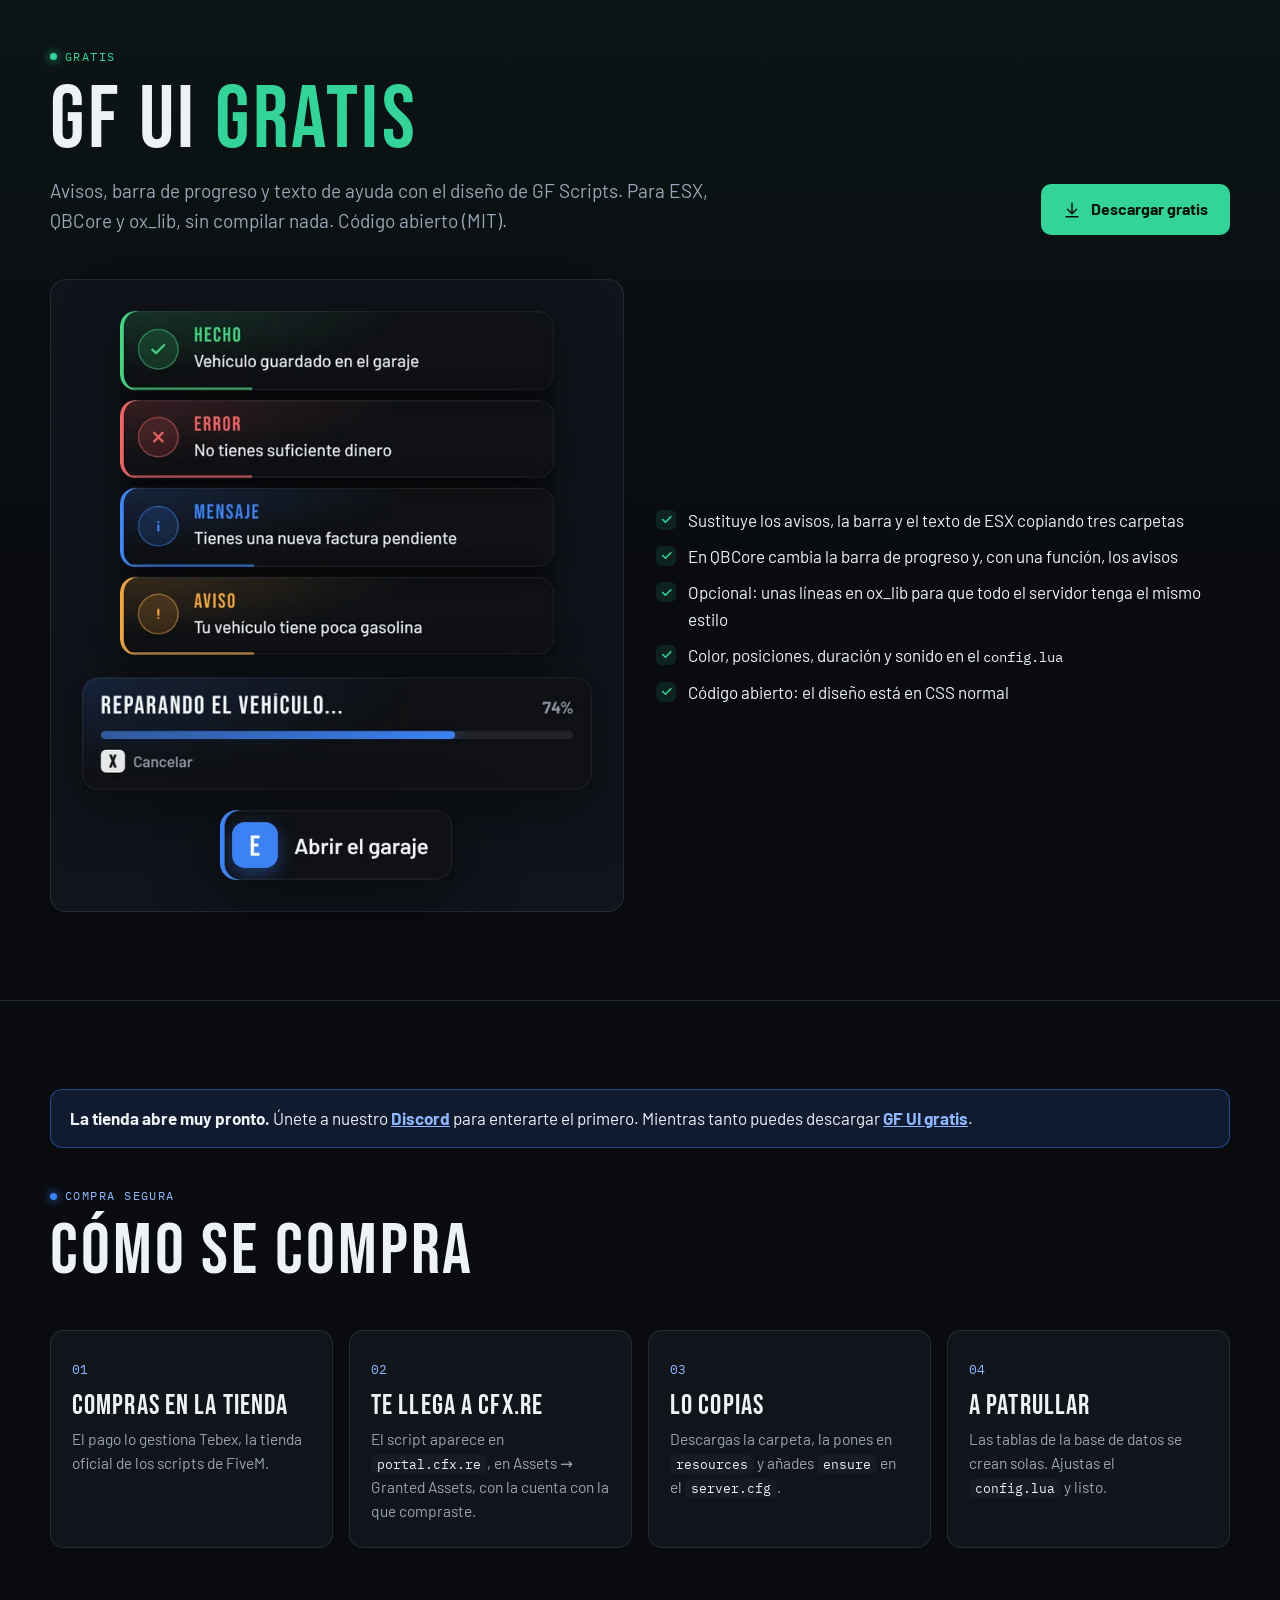
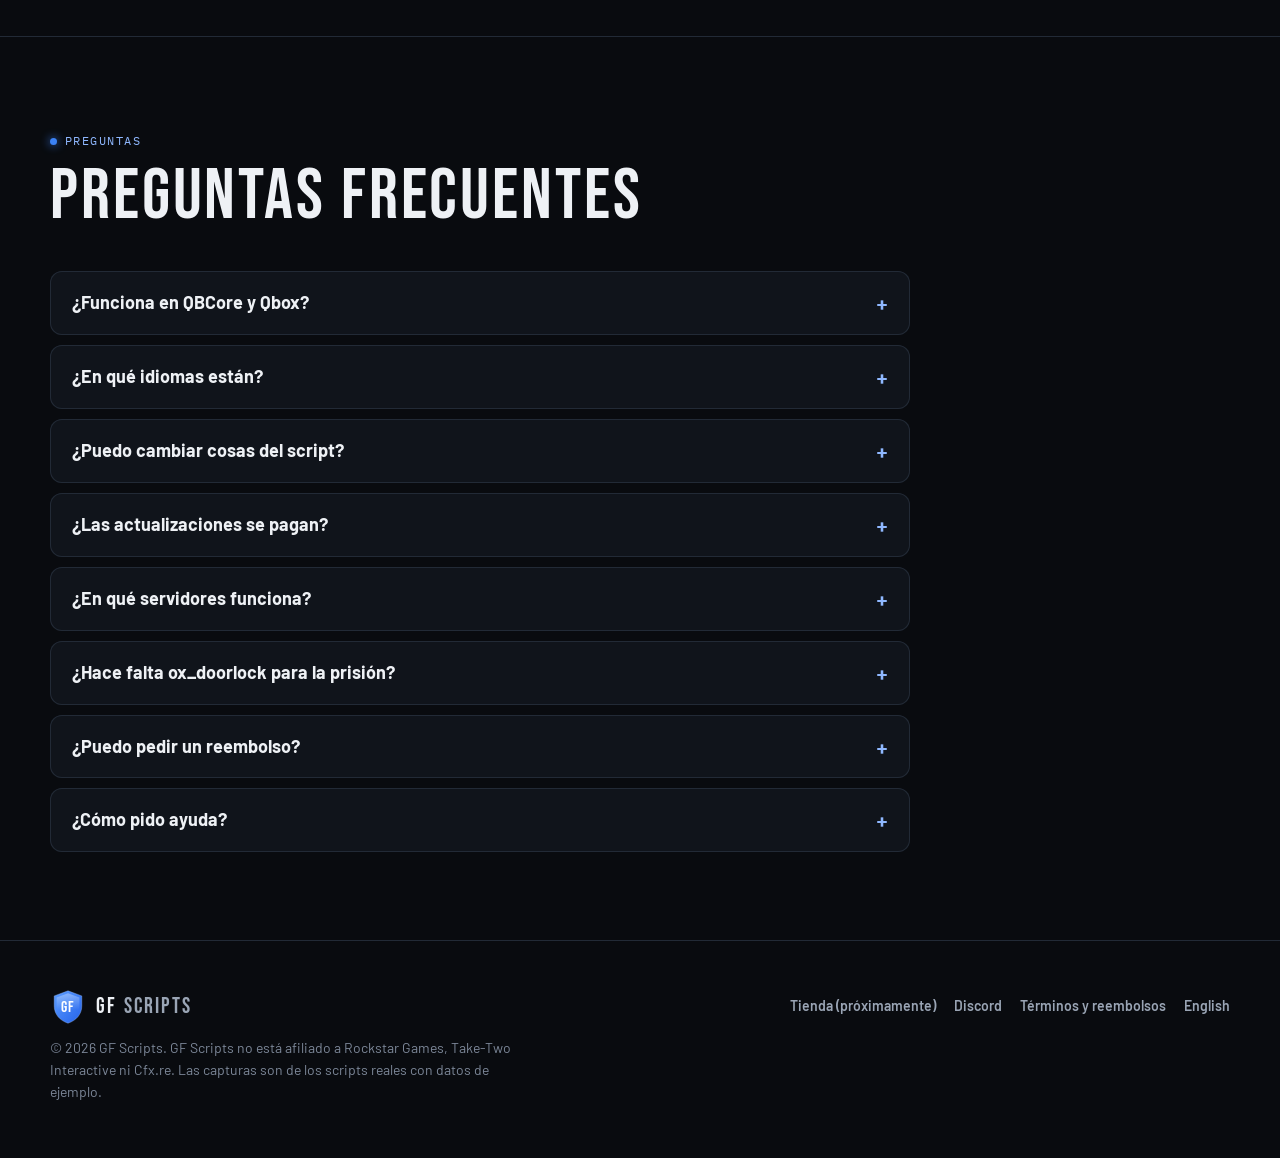
==== commit 0bb01385: "Add files via upload Web: precios, términos e inglés" ====
--- a/index.html
+++ b/index.html
@@ -4,267 +4,32 @@
 <meta charset="utf-8">
 <meta name="viewport" content="width=device-width, initial-scale=1, viewport-fit=cover">
 <title>GF Scripts · Scripts para FiveM</title>
-<meta name="description" content="Tablet policial GF Police, radio GF Radio y GF UI gratis. Scripts para FiveM con diseño propio, para ESX, QBCore y Qbox.">
+<meta name="description" content="Tablet policial GF Police, radio GF Radio y GF UI gratis. Scripts para FiveM con diseño propio, en español e inglés, para ESX, QBCore y Qbox.">
 <meta name="theme-color" content="#090b0f">
 <link rel="icon" type="image/png" href="favicon.png">
 <link rel="apple-touch-icon" href="apple-touch-icon.png">
-
-<!-- Vista previa al pegar el enlace en Discord, WhatsApp... (cambia TU-USUARIO por tu usuario de GitHub) -->
+<link rel="alternate" hreflang="es" href="https://gfscripts.github.io/">
+<link rel="alternate" hreflang="en" href="https://gfscripts.github.io/en.html">
+
+<!-- Vista previa al pegar el enlace en Discord, WhatsApp... -->
 <meta property="og:type" content="website">
 <meta property="og:site_name" content="GF Scripts">
 <meta property="og:title" content="GF Scripts · Scripts para FiveM">
 <meta property="og:description" content="Tablet policial GF Police, radio GF Radio y GF UI gratis. Para ESX, QBCore y Qbox.">
 <meta property="og:url" content="https://gfscripts.github.io/">
 <meta property="og:image" content="https://gfscripts.github.io/preview.jpg">
+<meta property="og:locale" content="es_ES">
 <meta name="twitter:card" content="summary_large_image">
 
 <link rel="preconnect" href="https://fonts.googleapis.com">
 <link rel="preconnect" href="https://fonts.gstatic.com" crossorigin>
-<link rel="stylesheet" href="https://fonts.googleapis.com/css2?family=Barlow:wght@400;500;600;700&family=Bebas+Neue&family=IBM+Plex+Mono:wght@500&display=swap">
-<style>
-/* Concepto: el escaparate es el propio MDT. Fondo de pantalla de comisaría (noche, rejilla tenue),
-   etiquetas en mono como las lecturas de una radio, titulares en Bebas como los de la tablet.
-   Tema único oscuro a propósito: es el mismo mundo visual que los scripts. */
-:root {
-  color-scheme: dark;
-  --bg: #090b0f;
-  --panel: #10141b;
-  --panel-2: #161b24;
-  --line: #222a36;
-  --fg: #eef1f5;
-  --muted: #9aa5b5;
-  --dim: #6b7686;
-  --accent: #3b82f6;
-  --accent-soft: rgba(59, 130, 246, 0.14);
-  --accent-text: #8fb8ff;
-  --teal: #23b4a3;
-  --free: #34d399;
-  --free-soft: rgba(52, 211, 153, 0.12);
-  --display: 'Bebas Neue', 'Oswald', Impact, 'Arial Narrow', sans-serif;
-  --body: 'Barlow', 'Segoe UI', system-ui, sans-serif;
-  --mono: 'IBM Plex Mono', ui-monospace, 'SFMono-Regular', Consolas, monospace;
-  --wrap: 1180px;
-  --gut-l: max(16px, env(safe-area-inset-left, 0px));
-  --gut-r: max(16px, env(safe-area-inset-right, 0px));
-}
-* { box-sizing: border-box; }
-:root { padding-top: env(safe-area-inset-top, 0px); padding-bottom: env(safe-area-inset-bottom, 0px); }
-body { margin: 0; }
-[hidden] { display: none !important; }
-html { scroll-behavior: smooth; scroll-padding-top: 84px; }
-@media (prefers-reduced-motion: reduce) { html { scroll-behavior: auto; } * { transition: none !important; animation: none !important; } }
-body {
-  background: var(--bg);
-  color: var(--fg);
-  font-family: var(--body);
-  font-size: 17px;
-  line-height: 1.55;
-  -webkit-font-smoothing: antialiased;
-}
-body::before { content: ""; position: fixed; inset: 0 0 auto; height: env(safe-area-inset-top, 0px); z-index: 10; background: var(--bg); }
-img { max-width: 100%; height: auto; display: block; }
-a { color: inherit; }
-:focus-visible { outline: 2px solid var(--accent-text); outline-offset: 3px; border-radius: 6px; }
-h1, h2, h3 { font-family: var(--display); font-weight: 400; letter-spacing: 0.04em; line-height: 0.95; margin: 0; text-wrap: balance; }
-p { margin: 0; }
-
-.wrap { max-width: calc(var(--wrap) + 64px); margin: 0 auto; padding-left: var(--gut-l); padding-right: var(--gut-r); }
-@media (min-width: 720px) { .wrap { --gut-l: max(32px, env(safe-area-inset-left, 0px)); --gut-r: max(32px, env(safe-area-inset-right, 0px)); } }
-
-.tag { font-family: var(--mono); font-size: 12px; letter-spacing: 0.12em; text-transform: uppercase; color: var(--accent-text); display: inline-flex; align-items: center; gap: 8px; }
-.tag::before { content: ""; width: 7px; height: 7px; border-radius: 50%; background: var(--accent); box-shadow: 0 0 10px var(--accent); }
-.tag.free { color: var(--free); }
-.tag.free::before { background: var(--free); box-shadow: 0 0 10px var(--free); }
-
-.btn { display: inline-flex; align-items: center; justify-content: center; gap: 10px; padding: 13px 22px; border-radius: 10px; font-weight: 700; font-size: 16px; text-decoration: none; border: 0; cursor: pointer; font-family: var(--body); transition: transform 0.15s, background 0.15s, box-shadow 0.15s; white-space: nowrap; }
-.btn svg { width: 18px; height: 18px; flex-shrink: 0; }
-.btn-primary { background: var(--accent); color: #fff; box-shadow: 0 10px 30px rgba(59, 130, 246, 0.35); }
-.btn-primary:hover { background: #4f8ff7; transform: translateY(-1px); }
-.btn-ghost { background: rgba(255, 255, 255, 0.05); color: var(--fg); box-shadow: inset 0 0 0 1px var(--line); }
-.btn-ghost:hover { background: rgba(255, 255, 255, 0.09); }
-.btn-free { background: var(--free); color: #04140d; }
-.btn-free:hover { background: #4ee0ab; }
-
-/* ===== Cabecera ===== */
-header {
-  position: sticky; top: env(safe-area-inset-top, 0px); z-index: 20;
-  background: rgba(9, 11, 15, 0.92);
-  border-bottom: 1px solid var(--line);
-}
-.bar { display: flex; align-items: center; gap: 24px; height: 68px; }
-.brand { display: flex; align-items: center; gap: 10px; text-decoration: none; }
-.brand svg { width: 36px; height: 36px; }
-.brand span { font-family: var(--display); font-size: 26px; letter-spacing: 0.1em; color: var(--muted); }
-.brand b { font-weight: 400; color: var(--fg); }
-nav { display: flex; gap: 22px; margin-left: auto; }
-nav a { text-decoration: none; color: var(--muted); font-weight: 600; font-size: 15px; }
-nav a:hover { color: var(--fg); }
-.bar .btn { padding: 10px 16px; font-size: 15px; }
-@media (max-width: 860px) { nav { display: none; } .bar .btn { margin-left: auto; } }
-
-/* ===== Portada ===== */
-.hero { position: relative; overflow: hidden; border-bottom: 1px solid var(--line); }
-.hero::before {
-  content: ""; position: absolute; inset: 0; pointer-events: none;
-  background:
-    radial-gradient(700px 480px at 80% 10%, rgba(59, 130, 246, 0.25), transparent 70%),
-    radial-gradient(600px 420px at 0% 100%, rgba(35, 180, 163, 0.12), transparent 70%);
-}
-.hero::after {
-  content: ""; position: absolute; inset: 0; pointer-events: none;
-  background-image: linear-gradient(rgba(255,255,255,0.03) 1px, transparent 1px), linear-gradient(90deg, rgba(255,255,255,0.03) 1px, transparent 1px);
-  background-size: 48px 48px;
-  -webkit-mask-image: radial-gradient(900px 600px at 30% 40%, #000 30%, transparent 80%);
-  mask-image: radial-gradient(900px 600px at 30% 40%, #000 30%, transparent 80%);
-}
-.hero-grid { position: relative; z-index: 1; display: grid; grid-template-columns: minmax(0, 1fr) minmax(0, 1.25fr); gap: 48px; align-items: center; padding-block: 72px 80px; }
-.hero h1 { font-size: clamp(64px, 9vw, 116px); margin-top: 18px; }
-.hero h1 em { font-style: normal; color: var(--accent); }
-.hero .lead { margin-top: 20px; font-size: 20px; color: var(--muted); max-width: 30em; }
-.hero .actions { display: flex; flex-wrap: wrap; gap: 12px; margin-top: 30px; }
-.fw { display: flex; flex-wrap: wrap; gap: 8px; margin-top: 30px; }
-.fw span { font-family: var(--mono); font-size: 12px; letter-spacing: 0.06em; padding: 6px 10px; border-radius: 6px; background: var(--panel-2); color: var(--muted); box-shadow: inset 0 0 0 1px var(--line); }
-
-.hero-shot { position: relative; padding-bottom: 40px; }
-.screen { border-radius: 16px; overflow: hidden; background: var(--panel); box-shadow: 0 30px 80px rgba(0,0,0,0.6), 0 0 0 1px rgba(255,255,255,0.08), 0 0 60px rgba(59,130,246,0.12); }
-.hero-shot .screen { transform: perspective(2000px) rotateY(-10deg) rotateX(2deg); transform-origin: left center; }
-.hero-shot .float-radio { position: absolute; right: -12px; bottom: 0; width: 26%; filter: drop-shadow(0 20px 40px rgba(0,0,0,0.7)); }
-.hero-shot .float-timer { position: absolute; left: -24px; bottom: 6px; width: 34%; filter: drop-shadow(0 20px 40px rgba(0,0,0,0.7)); }
-@media (max-width: 920px) {
-  .hero-grid { grid-template-columns: minmax(0, 1fr); gap: 40px; padding-block: 48px 56px; }
-  .hero-shot .screen { transform: none; }
-  .hero-shot .float-timer { left: 8px; }
-  .hero-shot { padding-bottom: 28px; }
-  .hero-shot .float-radio { display: none; }
-}
-
-/* ===== Secciones ===== */
-section { padding-block: 88px; border-bottom: 1px solid var(--line); }
-.sec-head { display: grid; grid-template-columns: minmax(0, 1fr) auto; gap: 24px; align-items: end; }
-.sec-head h2 { font-size: clamp(54px, 7vw, 88px); margin-top: 12px; }
-.sec-head .lead { margin-top: 14px; font-size: 19px; color: var(--muted); max-width: 36em; }
-.buy { display: flex; flex-direction: column; align-items: flex-end; gap: 10px; }
-.price { font-family: var(--display); font-size: 44px; letter-spacing: 0.04em; line-height: 1; }
-.price small { font-family: var(--body); font-size: 14px; color: var(--muted); letter-spacing: 0; margin-right: 8px; }
-@media (max-width: 720px) { .sec-head { grid-template-columns: minmax(0, 1fr); } .buy { align-items: flex-start; } }
-
-/* Galería */
-.gallery { margin-top: 44px; display: grid; grid-template-columns: minmax(0, 1fr) 220px; gap: 16px; }
-.gallery .screen { cursor: zoom-in; position: relative; }
-.gallery .screen img { width: 100%; aspect-ratio: 16 / 9; object-fit: cover; }
-.cap { position: absolute; left: 14px; bottom: 14px; padding: 8px 12px; border-radius: 8px; background: rgba(9, 11, 15, 0.85); font-size: 14px; font-weight: 600; box-shadow: inset 0 0 0 1px var(--line); max-width: calc(100% - 28px); }
-.thumbs { display: flex; flex-direction: column; gap: 8px; }
-.thumbs button { display: flex; align-items: center; gap: 10px; width: 100%; padding: 6px; border-radius: 10px; border: 0; background: var(--panel); color: var(--muted); font-family: var(--body); font-weight: 600; font-size: 14px; text-align: left; cursor: pointer; box-shadow: inset 0 0 0 1px var(--line); transition: background 0.15s, color 0.15s; }
-.thumbs button img { width: 64px; aspect-ratio: 16 / 9; object-fit: cover; border-radius: 6px; flex-shrink: 0; }
-.thumbs button:hover { color: var(--fg); background: var(--panel-2); }
-.thumbs button[aria-pressed="true"] { color: var(--fg); background: var(--accent-soft); box-shadow: inset 0 0 0 1px rgba(59,130,246,0.6); }
-@media (max-width: 860px) {
-  .gallery { grid-template-columns: minmax(0, 1fr); }
-  .thumbs { flex-direction: row; overflow-x: auto; padding-bottom: 4px; }
-  .thumbs button { flex-direction: column; width: auto; min-width: 116px; align-items: flex-start; }
-  .thumbs button img { width: 104px; }
-}
-
-/* Funciones */
-.features { margin-top: 56px; display: grid; grid-template-columns: repeat(3, minmax(0, 1fr)); gap: 1px; background: var(--line); border-radius: 14px; overflow: hidden; box-shadow: 0 0 0 1px var(--line); }
-.feature { background: var(--bg); padding: 26px 24px 28px; }
-.feature .k { font-family: var(--mono); font-size: 12px; letter-spacing: 0.1em; color: var(--dim); text-transform: uppercase; }
-.feature h3 { font-size: 30px; margin-top: 10px; }
-.feature p { margin-top: 10px; color: var(--muted); font-size: 16px; }
-@media (max-width: 920px) { .features { grid-template-columns: repeat(2, minmax(0, 1fr)); } }
-@media (max-width: 560px) { .features { grid-template-columns: minmax(0, 1fr); } }
-
-.reqs { margin-top: 28px; display: flex; flex-wrap: wrap; align-items: center; gap: 8px 12px; font-size: 15px; color: var(--muted); }
-.reqs strong { color: var(--fg); font-weight: 600; margin-right: 4px; }
-.reqs code { font-family: var(--mono); font-size: 13px; padding: 3px 8px; border-radius: 6px; background: var(--panel-2); color: var(--fg); }
-.reqs code.opt { color: var(--muted); }
-
-/* F7 + prisión */
-.duo { margin-top: 56px; display: grid; grid-template-columns: minmax(0, 0.8fr) minmax(0, 1fr); gap: 48px; align-items: center; }
-.duo .pics { display: flex; gap: 20px; align-items: flex-end; justify-content: center; }
-.duo .pics img { filter: drop-shadow(0 20px 40px rgba(0,0,0,0.6)); }
-.duo .pics img:first-child { width: 58%; }
-.duo .pics img:last-child { width: 42%; }
-.duo h3 { font-size: 44px; }
-.duo p { margin-top: 14px; color: var(--muted); max-width: 34em; }
-.checks { list-style: none; padding: 0; margin: 20px 0 0; display: grid; gap: 10px; }
-.checks li { display: flex; gap: 12px; align-items: flex-start; }
-.checks li::before { content: ""; flex-shrink: 0; width: 20px; height: 20px; margin-top: 3px; border-radius: 6px; background: var(--accent-soft) url("data:image/svg+xml,%3Csvg xmlns='http://www.w3.org/2000/svg' viewBox='0 0 24 24' fill='none' stroke='%238fb8ff' stroke-width='3' stroke-linecap='round' stroke-linejoin='round'%3E%3Cpath d='M5 12l5 5L20 7'/%3E%3C/svg%3E") center / 13px no-repeat; }
-@media (max-width: 860px) { .duo { grid-template-columns: minmax(0, 1fr); } }
-
-/* Radio */
-.radio-grid { margin-top: 44px; display: grid; grid-template-columns: minmax(0, 0.9fr) minmax(0, 1.1fr); gap: 48px; align-items: center; }
-.radio-pics { display: grid; grid-template-columns: 1fr 1fr; gap: 16px; align-items: start; }
-.radio-pics img { filter: drop-shadow(0 20px 40px rgba(0,0,0,0.6)); }
-.radio-pics img:last-child { margin-top: 48px; }
-.radio-side .screen { margin-top: 28px; }
-@media (max-width: 860px) { .radio-grid { grid-template-columns: minmax(0, 1fr); } .radio-pics { max-width: 460px; margin: 0 auto; } }
-
-/* Pack */
-.pack { position: relative; overflow: hidden; }
-.pack::before { content: ""; position: absolute; inset: 0; pointer-events: none; background: radial-gradient(700px 400px at 90% 50%, rgba(59,130,246,0.18), transparent 70%); }
-.pack-card { position: relative; display: grid; grid-template-columns: minmax(0, 1fr) auto; gap: 32px; align-items: center; padding: 40px; border-radius: 18px; background: var(--panel); box-shadow: inset 0 0 0 1px var(--line); }
-.pack-card h2 { font-size: clamp(48px, 6vw, 72px); margin-top: 12px; }
-.pack-card p { margin-top: 12px; color: var(--muted); max-width: 34em; }
-.pack-items { display: flex; flex-wrap: wrap; gap: 10px; margin-top: 22px; }
-.pack-items span { padding: 8px 14px; border-radius: 8px; background: var(--panel-2); font-weight: 600; font-size: 15px; box-shadow: inset 0 0 0 1px var(--line); }
-@media (max-width: 720px) { .pack-card { grid-template-columns: minmax(0, 1fr); padding: 28px 22px; } .pack-card .buy { align-items: flex-start; } }
-
-/* Gratis */
-.free-sec { background: linear-gradient(180deg, rgba(52,211,153,0.05), transparent 60%); }
-.free-sec .sec-head h2 em { font-style: normal; color: var(--free); }
-.free-grid { margin-top: 44px; display: grid; grid-template-columns: minmax(0, 1fr) minmax(0, 1fr); gap: 32px; align-items: center; }
-.free-demo { display: grid; gap: 20px; justify-items: center; padding: 32px; border-radius: 16px; background: var(--panel); box-shadow: inset 0 0 0 1px var(--line); }
-.free-demo img { filter: drop-shadow(0 16px 30px rgba(0,0,0,0.5)); }
-.free-demo .t { width: 85%; }
-.free-demo .p { width: 100%; }
-.free-demo .x { width: 46%; }
-.free-sec .checks li::before { background-color: var(--free-soft); background-image: url("data:image/svg+xml,%3Csvg xmlns='http://www.w3.org/2000/svg' viewBox='0 0 24 24' fill='none' stroke='%2334d399' stroke-width='3' stroke-linecap='round' stroke-linejoin='round'%3E%3Cpath d='M5 12l5 5L20 7'/%3E%3C/svg%3E"); }
-@media (max-width: 860px) { .free-grid { grid-template-columns: minmax(0, 1fr); } }
-
-/* Cómo se compra */
-.steps { margin-top: 44px; display: grid; grid-template-columns: repeat(4, minmax(0, 1fr)); gap: 16px; counter-reset: s; }
-.step { padding: 24px 22px; border-radius: 14px; background: var(--panel); box-shadow: inset 0 0 0 1px var(--line); counter-increment: s; }
-.step::before { content: counter(s, decimal-leading-zero); font-family: var(--mono); font-size: 13px; color: var(--accent-text); }
-.step h3 { font-size: 28px; margin-top: 12px; }
-.step p { margin-top: 8px; color: var(--muted); font-size: 15.5px; }
-.step code { font-family: var(--mono); font-size: 13px; color: var(--fg); background: var(--panel-2); padding: 1px 6px; border-radius: 5px; overflow-wrap: anywhere; }
-@media (max-width: 920px) { .steps { grid-template-columns: repeat(2, minmax(0, 1fr)); } }
-@media (max-width: 520px) { .steps { grid-template-columns: minmax(0, 1fr); } }
-
-/* Preguntas */
-.faq { margin-top: 40px; display: grid; gap: 10px; max-width: 860px; }
-.faq details { border-radius: 12px; background: var(--panel); box-shadow: inset 0 0 0 1px var(--line); }
-.faq summary { list-style: none; cursor: pointer; padding: 18px 52px 18px 22px; font-weight: 700; font-size: 18px; position: relative; }
-.faq summary::-webkit-details-marker { display: none; }
-.faq summary::after { content: "+"; position: absolute; right: 22px; top: 50%; transform: translateY(-50%); font-family: var(--mono); font-size: 20px; color: var(--accent-text); }
-.faq details[open] summary::after { content: "–"; }
-.faq details p { padding: 0 22px 20px; color: var(--muted); max-width: 46em; }
-
-/* Pie */
-footer { padding-block: 48px 56px; color: var(--dim); font-size: 14px; }
-.foot { display: flex; flex-wrap: wrap; gap: 20px 40px; justify-content: space-between; align-items: flex-start; }
-.foot .brand span { font-size: 22px; }
-.foot p { margin-top: 12px; max-width: 34em; }
-.foot-links { display: flex; flex-wrap: wrap; gap: 18px; }
-.foot-links a { color: var(--muted); text-decoration: none; font-weight: 600; }
-.foot-links a:hover { color: var(--fg); }
-
-/* Visor de imágenes */
-dialog.viewer { border: 0; padding: 0; background: transparent; max-width: min(1400px, 94vw); width: 100%; }
-dialog.viewer::backdrop { background: rgba(4, 5, 8, 0.9); }
-dialog.viewer img { width: 100%; border-radius: 12px; box-shadow: 0 0 0 1px rgba(255,255,255,0.1); }
-dialog.viewer .close { position: absolute; top: 10px; right: 10px; width: 40px; height: 40px; border-radius: 10px; border: 0; background: rgba(9,11,15,0.85); color: var(--fg); font-size: 22px; cursor: pointer; box-shadow: inset 0 0 0 1px var(--line); }
-dialog.viewer p { margin-top: 12px; text-align: center; color: var(--muted); font-weight: 600; }
-
-.soon { font-size: 13px; color: var(--dim); }
-.btn-soon { background: var(--panel-2); color: var(--muted); box-shadow: inset 0 0 0 1px var(--line); cursor: default; }
-.btn-soon:hover { transform: none; }
-.soon-box { margin: 0 0 32px; padding: 16px 20px; border-radius: 12px; background: var(--accent-soft); box-shadow: inset 0 0 0 1px rgba(59,130,246,0.45); color: var(--fg); }
-.soon-box a { color: var(--accent-text); font-weight: 700; }
-</style>
+<link rel="stylesheet" href="https://fonts.googleapis.com/css2?family=Barlow:wght@400;600;700&family=Bebas+Neue&family=IBM+Plex+Mono:wght@500&display=swap">
+<link rel="stylesheet" href="style.css">
+<link rel="preload" as="image" href="tab-home.webp" fetchpriority="high">
 </head>
 <body>
+<a class="skip" href="#inicio">Saltar al contenido</a>
+
 <svg width="0" height="0" style="position:absolute" aria-hidden="true">
   <defs>
     <linearGradient id="gfA" x1="0" y1="0" x2="1" y2="1"><stop offset="0" stop-color="#5b9dff"/><stop offset="1" stop-color="#2563eb"/></linearGradient>
@@ -290,12 +55,19 @@
     <nav aria-label="Secciones">
       <a href="#police">GF Police</a>
       <a href="#radio">GF Radio</a>
-      <a href="#pack">Pack</a>
+      <a href="#precios">Precios</a>
       <a href="#gratis">Gratis</a>
       <a href="#compra">Cómo se compra</a>
       <a href="#preguntas">Preguntas</a>
     </nav>
-    <a class="btn btn-primary" data-link="tienda" href="#compra"><svg aria-hidden="true"><use href="#i-cart"/></svg>Tienda</a>
+    <div class="head-actions">
+      <div class="lang" aria-label="Idioma">
+        <span aria-current="true" lang="es">ES</span>
+        <a href="en.html" lang="en" hreflang="en" aria-label="English version">EN</a>
+      </div>
+      <!-- TEBEX: este botón se convierte solo en "Tienda" cuando pongas el enlace en app.js (CONFIG.tienda) -->
+      <a class="btn btn-soon" data-buy="store" href="https://discord.gg/nR78WKsqf"><svg aria-hidden="true"><use href="#i-chat"/></svg>Próximamente</a>
+    </div>
   </div>
 </header>
 
@@ -306,7 +78,7 @@
       <div>
         <span class="tag">Scripts para FiveM</span>
         <h1>Tu policía, <em>lista para servicio</em></h1>
-        <p class="lead">Tablet policial a pantalla completa, radio con frecuencias y grupos, y una interfaz gratis para tu servidor. Todo con el mismo diseño y en español.</p>
+        <p class="lead">Tablet policial a pantalla completa, radio con frecuencias y grupos, y una interfaz gratis para tu servidor. Todo con el mismo diseño, en español y en inglés.</p>
         <div class="actions">
           <a class="btn btn-primary" href="#police">Ver los scripts</a>
           <a class="btn btn-ghost" href="#gratis"><svg aria-hidden="true"><use href="#i-down"/></svg>Probar GF UI gratis</a>
@@ -315,8 +87,9 @@
           <span>ESX LEGACY</span><span>QBCORE</span><span>QBOX</span><span>OX_LIB</span><span>PMA-VOICE</span>
         </div>
       </div>
-      <div class="hero-shot">
-        <div class="screen"><img src="tab-home.webp" width="1600" height="900" alt="Pantalla de inicio de la tablet GF Police con el servicio, la radio, los agentes de servicio y las búsquedas activas"></div>
+      <!-- VÍDEO: cuando lo tengas, pon el código de YouTube en app.js (CONFIG.video) y saldrá aquí en lugar de la captura -->
+      <div class="hero-shot" id="hero-video">
+        <div class="screen"><img src="tab-home.webp" width="1600" height="900" fetchpriority="high" alt="Pantalla de inicio de la tablet GF Police con el servicio, la radio, los agentes de servicio y las búsquedas activas"></div>
         <img class="float-timer" src="jail-timer.webp" width="400" height="211" alt="Contador de condena en prisión: 25:35">
         <img class="float-radio" src="radio-list.webp" width="420" height="1211" alt="Radio GF Radio con la lista de frecuencias">
       </div>
@@ -332,35 +105,37 @@
           <h2>GF Police</h2>
           <p class="lead">Todo lo que la policía necesita en una tablet: fichas, informes, multas, avisos con mapa en vivo, prisión en calabozos y depósito de vehículos. Cada cuerpo con su color y su logo.</p>
         </div>
-        <div class="buy" data-product="police">
-          <div class="price" hidden></div>
-          <a class="btn btn-primary" data-link="tienda" href="#compra"><svg aria-hidden="true"><use href="#i-cart"/></svg>Comprar GF Police</a>
+        <div class="buy">
+          <div class="price"><small>Precio</small><span data-price="police">[X €]</span></div>
+          <!-- TEBEX: botón de compra de GF Police (se cambia solo desde app.js) -->
+          <a class="btn btn-soon" data-buy="police" href="https://discord.gg/nR78WKsqf"><svg aria-hidden="true"><use href="#i-chat"/></svg>Próximamente</a>
+          <span class="hint">Entérate el primero en Discord</span>
         </div>
       </div>
 
       <div class="gallery">
         <div class="screen" id="gal-main" role="button" tabindex="0" aria-label="Ver la captura en grande">
-          <img id="gal-img" src="tab-citizen.webp" width="1600" height="900" alt="">
+          <img id="gal-img" src="tab-citizen.webp" width="1600" height="900" loading="lazy" decoding="async" alt="Ficha del ciudadano: foto, licencias, multas, antecedentes y notas">
           <div class="cap" id="gal-cap"></div>
         </div>
         <div class="thumbs" id="gal-thumbs" aria-label="Capturas de GF Police">
           <button type="button" data-src="tab-citizen.webp" data-cap="Ficha del ciudadano: foto, licencias, multas, antecedentes y notas">
-            <img src="tab-citizen.webp" alt="">Ficha
+            <img src="tab-citizen.webp" width="1600" height="900" loading="lazy" decoding="async" alt="">Ficha
           </button>
           <button type="button" data-src="tab-report.webp" data-cap="Informes con agentes, implicados y delitos del código penal">
-            <img src="tab-report.webp" alt="">Informe
+            <img src="tab-report.webp" width="1600" height="900" loading="lazy" decoding="async" alt="">Informe
           </button>
           <button type="button" data-src="tab-alerts.webp" data-cap="Avisos del 911 y anónimos con el mapa en vivo">
-            <img src="tab-alerts.webp" alt="">Avisos y mapa
+            <img src="tab-alerts.webp" width="1600" height="900" loading="lazy" decoding="async" alt="">Avisos y mapa
           </button>
           <button type="button" data-src="tab-jail.webp" data-cap="Presos en los calabozos, con el tiempo que les queda">
-            <img src="tab-jail.webp" alt="">Prisión
+            <img src="tab-jail.webp" width="1600" height="900" loading="lazy" decoding="async" alt="">Prisión
           </button>
           <button type="button" data-src="tab-agents.webp" data-cap="Plantilla: placas, rangos y horas de servicio">
-            <img src="tab-agents.webp" alt="">Agentes
+            <img src="tab-agents.webp" width="1600" height="900" loading="lazy" decoding="async" alt="">Agentes
           </button>
           <button type="button" data-src="tab-home.webp" data-cap="Inicio: servicio, unidad, radio y búsquedas activas">
-            <img src="tab-home.webp" alt="">Inicio
+            <img src="tab-home.webp" width="1600" height="900" loading="lazy" decoding="async" alt="">Inicio
           </button>
         </div>
       </div>
@@ -376,8 +151,8 @@
 
       <div class="duo">
         <div class="pics">
-          <img src="f7.webp" width="520" height="702" alt="Menú de acciones F7: esposar, escoltar, meter en el vehículo, cachear, foto de ficha y mandar al depósito">
-          <img src="toasts.webp" width="540" height="457" alt="Avisos en pantalla con el diseño de GF Police">
+          <img src="f7.webp" width="520" height="702" loading="lazy" decoding="async" alt="Menú de acciones F7: esposar, escoltar, meter en el vehículo, cachear, foto de ficha y mandar al depósito">
+          <img src="toasts.webp" width="540" height="457" loading="lazy" decoding="async" alt="Avisos en pantalla con el diseño de GF Police">
         </div>
         <div>
           <span class="tag">En la calle</span>
@@ -394,7 +169,7 @@
 
       <div class="reqs">
         <strong>Requisitos</strong>
-        <code>ESX / QBCore / Qbox</code><code>ox_lib</code><code>oxmysql</code>
+        <code>ESX / QBCore / Qbox</code><code>ox_lib</code><code>oxmysql</code><code>OneSync</code>
         <code class="opt">ox_inventory (recomendado)</code><code class="opt">ox_doorlock para los calabozos</code>
       </div>
     </div>
@@ -409,16 +184,18 @@
           <h2>GF Radio</h2>
           <p class="lead">Radio para todo el servidor. Frecuencias de trabajo, grupos que crean los propios jugadores y frecuencias públicas, con teclas que cada uno cambia desde la radio.</p>
         </div>
-        <div class="buy" data-product="radio">
-          <div class="price" hidden></div>
-          <a class="btn btn-primary" data-link="tienda" href="#compra"><svg aria-hidden="true"><use href="#i-cart"/></svg>Comprar GF Radio</a>
+        <div class="buy">
+          <div class="price"><small>Precio</small><span data-price="radio">[X €]</span></div>
+          <!-- TEBEX: botón de compra de GF Radio (se cambia solo desde app.js) -->
+          <a class="btn btn-soon" data-buy="radio" href="https://discord.gg/nR78WKsqf"><svg aria-hidden="true"><use href="#i-chat"/></svg>Próximamente</a>
+          <span class="hint">Entérate el primero en Discord</span>
         </div>
       </div>
 
       <div class="radio-grid">
         <div class="radio-pics">
-          <img src="radio-list.webp" width="420" height="1211" alt="GF Radio: lista de frecuencias de la policía por columnas">
-          <img src="radio-settings.webp" width="420" height="1211" alt="GF Radio: ajustes de volumen, sonido y teclas">
+          <img src="radio-list.webp" width="420" height="1211" loading="lazy" decoding="async" alt="GF Radio: lista de frecuencias de la policía por columnas">
+          <img src="radio-settings.webp" width="420" height="1211" loading="lazy" decoding="async" alt="GF Radio: ajustes de volumen, sonido y teclas">
         </div>
         <div class="radio-side">
           <ul class="checks">
@@ -428,7 +205,7 @@
             <li>Teclas, volumen, silencio, modo streamer y animaciones</li>
             <li>Sonido propio: un pitido limpio, sin interferencias</li>
           </ul>
-          <div class="screen"><img src="tab-radio.webp" width="1600" height="900" alt="La radio dentro de la tablet GF Police, con los indicativos de cada agente"></div>
+          <div class="screen"><img src="tab-radio.webp" width="1600" height="900" loading="lazy" decoding="async" alt="La radio dentro de la tablet GF Police, con los indicativos de cada agente"></div>
           <p class="soon" style="margin-top:10px">Con GF Police: canales solo de servicio, indicativos y la radio dentro de la tablet.</p>
         </div>
       </div>
@@ -441,21 +218,46 @@
     </div>
   </section>
 
-  <!-- ===== PACK ===== -->
-  <section id="pack" class="pack">
-    <div class="wrap">
-      <div class="pack-card">
-        <div>
-          <span class="tag">Pack</span>
-          <h2>GF Police + GF Radio</h2>
-          <p>Los dos scripts juntos y más baratos. Están hechos para ir a la vez: la radio aparece dentro de la tablet y los canales siguen el servicio de cada agente.</p>
-          <div class="pack-items"><span>GF Police</span><span>GF Radio</span><span>Actualizaciones incluidas</span></div>
-        </div>
-        <div class="buy" data-product="pack">
-          <div class="price" hidden></div>
-          <a class="btn btn-primary" data-link="tienda" href="#compra"><svg aria-hidden="true"><use href="#i-cart"/></svg>Comprar el pack</a>
-        </div>
-      </div>
+  <!-- ===== PRECIOS ===== -->
+  <!-- Los precios se escriben en app.js (CONFIG.precios). Aquí solo se ve "[X €]" hasta que los pongas. -->
+  <section id="precios" class="pack">
+    <div class="wrap">
+      <span class="tag">Precios</span>
+      <h2 style="font-size:clamp(48px,6vw,72px);margin-top:12px">Elige tu script</h2>
+      <div class="prices">
+        <div class="plan">
+          <h3>GF Police</h3>
+          <div class="amount" data-price="police">[X €]</div>
+          <ul>
+            <li>Tablet policial completa</li>
+            <li>Menú F7, prisión y depósito</li>
+            <li>Actualizaciones incluidas</li>
+          </ul>
+          <a class="btn btn-soon" data-buy="police" href="https://discord.gg/nR78WKsqf"><svg aria-hidden="true"><use href="#i-chat"/></svg>Próximamente</a>
+        </div>
+        <div class="plan best" id="pack">
+          <h3>Pack Police + Radio</h3>
+          <div class="amount" data-price="pack">[X €]</div>
+          <span class="save" data-save>Ahorras [X €]</span>
+          <ul>
+            <li>GF Police y GF Radio</li>
+            <li>La radio sale dentro de la tablet</li>
+            <li>Los canales siguen el servicio de cada agente</li>
+          </ul>
+          <a class="btn btn-soon" data-buy="pack" href="https://discord.gg/nR78WKsqf"><svg aria-hidden="true"><use href="#i-chat"/></svg>Próximamente</a>
+        </div>
+        <div class="plan">
+          <h3>GF Radio</h3>
+          <div class="amount" data-price="radio">[X €]</div>
+          <ul>
+            <li>Frecuencias de trabajo y públicas</li>
+            <li>Grupos de jugadores</li>
+            <li>Actualizaciones incluidas</li>
+          </ul>
+          <a class="btn btn-soon" data-buy="radio" href="https://discord.gg/nR78WKsqf"><svg aria-hidden="true"><use href="#i-chat"/></svg>Próximamente</a>
+        </div>
+      </div>
+      <p class="prices-note">Precios con impuestos según tu país, calculados por Tebex al pagar. Antes de comprar, lee los <a href="terminos.html" style="color:var(--accent-text)">términos y reembolsos</a>.</p>
     </div>
   </section>
 
@@ -466,17 +268,18 @@
         <div>
           <span class="tag free">Gratis</span>
           <h2>GF UI <em>gratis</em></h2>
-          <p class="lead">Avisos, barra de progreso y texto de ayuda con el diseño de GF Scripts. Para ESX y QBCore, sin compilar nada.</p>
+          <p class="lead">Avisos, barra de progreso y texto de ayuda con el diseño de GF Scripts. Para ESX, QBCore y ox_lib, sin compilar nada. Código abierto (MIT).</p>
         </div>
         <div class="buy">
-          <a class="btn btn-free" data-link="gfui" href="#compra"><svg aria-hidden="true"><use href="#i-down"/></svg>Descargar gratis</a>
+          <a class="btn btn-free" data-link="gfui" href="gf-ui.zip" download><svg aria-hidden="true"><use href="#i-down"/></svg>Descargar gratis</a>
+          <a class="hint" data-link="gfui-github" href="#gratis" style="color:var(--free)">Código en GitHub</a>
         </div>
       </div>
       <div class="free-grid">
         <div class="free-demo">
-          <img class="t" src="ui-toasts.webp" width="540" height="430" alt="Avisos de GF UI: hecho, error, mensaje y aviso">
-          <img class="p" src="ui-progress.webp" width="600" height="134" alt="Barra de progreso de GF UI: Reparando el vehículo, 74%">
-          <img class="x" src="ui-text.webp" width="308" height="92" alt="Texto de ayuda de GF UI con la tecla E">
+          <img class="t" src="ui-toasts.webp" width="540" height="430" loading="lazy" decoding="async" alt="Avisos de GF UI: hecho, error, mensaje y aviso">
+          <img class="p" src="ui-progress.webp" width="600" height="134" loading="lazy" decoding="async" alt="Barra de progreso de GF UI: Reparando el vehículo, 74%">
+          <img class="x" src="ui-text.webp" width="308" height="92" loading="lazy" decoding="async" alt="Texto de ayuda de GF UI con la tecla E">
         </div>
         <div>
           <ul class="checks">
@@ -494,7 +297,7 @@
   <!-- ===== CÓMO SE COMPRA ===== -->
   <section id="compra">
     <div class="wrap">
-      <p class="soon-box" id="store-soon" hidden><strong>La tienda abre muy pronto.</strong> Mientras tanto puedes descargar <a href="#gratis">GF UI gratis</a>.</p>
+      <p class="soon-box" id="store-soon"><strong>La tienda abre muy pronto.</strong> Únete a nuestro <a data-link="discord" href="https://discord.gg/nR78WKsqf">Discord</a> para enterarte el primero. Mientras tanto puedes descargar <a href="#gratis">GF UI gratis</a>.</p>
       <span class="tag">Compra segura</span>
       <h2 style="font-size:clamp(48px,6vw,72px);margin-top:12px">Cómo se compra</h2>
       <div class="steps">
@@ -514,11 +317,15 @@
       <div class="faq">
         <details>
           <summary>¿Funciona en QBCore y Qbox?</summary>
-          <p>Sí. GF Police y GF Radio detectan solos si el servidor usa ESX Legacy, QBCore o Qbox. También funcionan con ox_inventory o qb-inventory.</p>
+          <p>Sí. GF Police y GF Radio detectan solos si el servidor usa ESX Legacy, QBCore o Qbox. También funcionan con ox_inventory o qb-inventory, y con otros inventarios a través del framework.</p>
+        </details>
+        <details>
+          <summary>¿En qué idiomas están?</summary>
+          <p>En español e inglés. Se elige en el <code style="font-family:var(--mono);font-size:14px">server.cfg</code> con <code style="font-family:var(--mono);font-size:14px">setr ox:locale es</code> o <code style="font-family:var(--mono);font-size:14px">en</code>. Los textos están en archivos abiertos, así que puedes añadir tu idioma.</p>
         </details>
         <details>
           <summary>¿Puedo cambiar cosas del script?</summary>
-          <p>Sí. La configuración, los textos (español e inglés), el código de compatibilidad con cada framework y el estilo de los avisos vienen abiertos. Solo va protegida la parte principal, con el sistema oficial de Cfx.re.</p>
+          <p>Sí. La configuración, los textos, el código de compatibilidad con cada framework, inventario y banco, y el estilo de los avisos vienen abiertos. Solo va protegida la parte principal, con el sistema oficial de Cfx.re.</p>
         </details>
         <details>
           <summary>¿Las actualizaciones se pagan?</summary>
@@ -533,8 +340,12 @@
           <p>No es obligatorio, pero es lo que recomendamos: el agente mete al detenido en el calabozo, cierra la puerta con ox_doorlock y aplica la condena desde el informe.</p>
         </details>
         <details>
+          <summary>¿Puedo pedir un reembolso?</summary>
+          <p>Lo explicamos en los <a href="terminos.html" style="color:var(--accent-text)">términos y reembolsos</a>. Si algo no funciona, escríbenos primero en Discord: casi siempre tiene arreglo.</p>
+        </details>
+        <details>
           <summary>¿Cómo pido ayuda?</summary>
-          <p>En nuestro Discord, en el canal de soporte para clientes. Ten a mano el ID de la compra de Tebex y lo que salga en rojo en la consola.</p>
+          <p>En nuestro <a data-link="discord" href="https://discord.gg/nR78WKsqf" style="color:var(--accent-text)">Discord</a>, en el canal de soporte para clientes. Ten a mano el ID de la compra de Tebex y lo que salga en rojo en la consola.</p>
         </details>
       </div>
     </div>
@@ -548,103 +359,21 @@
       <p>© 2026 GF Scripts. GF Scripts no está afiliado a Rockstar Games, Take-Two Interactive ni Cfx.re. Las capturas son de los scripts reales con datos de ejemplo.</p>
     </div>
     <div class="foot-links">
-      <a data-link="tienda" href="#compra">Tienda</a>
-      <a data-link="discord" href="#preguntas">Discord</a>
-      <a href="#preguntas">Preguntas</a>
+      <!-- TEBEX: el enlace "Tienda" lleva al Discord hasta que pongas CONFIG.tienda en app.js -->
+      <a data-buy="store" href="https://discord.gg/nR78WKsqf">Tienda (próximamente)</a>
+      <a data-link="discord" href="https://discord.gg/nR78WKsqf">Discord</a>
+      <a href="terminos.html">Términos y reembolsos</a>
+      <a href="en.html" lang="en" hreflang="en">English</a>
     </div>
   </div>
 </footer>
 
 <dialog class="viewer" id="viewer" aria-label="Captura en grande">
   <button class="close" type="button" aria-label="Cerrar">×</button>
-  <img id="viewer-img" src="" alt="">
+  <img id="viewer-img" alt="">
   <p id="viewer-cap"></p>
 </dialog>
 
-<script>
-// ===== Ajustes de la web: cambia aquí los enlaces y los precios =====
-const CONFIG = {
-  tiendaAbierta: false,                     // pon true cuando la tienda de Tebex esté activa
-  tienda: 'https://gfscripts.tebex.store',  // tu tienda de Tebex
-  gfui: 'gf-ui.zip',                        // descarga de GF UI (el zip subido junto a esta página)
-  discord: null,                            // invitación de Discord, por ejemplo 'https://discord.gg/xxxx'
-  precios: { police: null, radio: null, pack: null },  // por ejemplo '24,99 €' (null = no se muestra)
-};
-
-// Tienda cerrada: los botones de compra pasan a "Próximamente"
-if (!CONFIG.tiendaAbierta) {
-  document.querySelectorAll('.buy [data-link="tienda"]').forEach((a) => {
-    a.removeAttribute('data-link');
-    a.removeAttribute('href');
-    a.classList.add('btn-soon');
-    a.setAttribute('aria-disabled', 'true');
-    a.textContent = 'Próximamente';
-  });
-  const top = document.querySelector('header [data-link="tienda"]');
-  if (top) {
-    top.removeAttribute('data-link');
-    top.href = '#gratis';
-    top.innerHTML = '<svg aria-hidden="true"><use href="#i-down"/></svg>GF UI gratis';
-  }
-  document.querySelectorAll('footer [data-link="tienda"]').forEach((a) => { a.hidden = true; });
-  const notice = document.getElementById('store-soon');
-  if (notice) notice.hidden = false;
-}
-
-// Enlaces
-document.querySelectorAll('[data-link]').forEach((a) => {
-  const url = CONFIG[a.dataset.link];
-  if (a.dataset.link === 'gfui' && url && !/^https?:/.test(url)) {
-    a.href = url;
-    a.setAttribute('download', '');
-  } else if (url) {
-    a.href = url;
-    a.target = '_blank';
-    a.rel = 'noopener';
-  } else if (a.dataset.link === 'discord') {
-    a.hidden = true;
-  }
-});
-
-// Precios
-document.querySelectorAll('.buy[data-product]').forEach((box) => {
-  const price = CONFIG.precios[box.dataset.product];
-  const el = box.querySelector('.price');
-  if (price && el) {
-    el.innerHTML = '<small>Precio</small>';
-    el.append(price);
-    el.hidden = false;
-  }
-});
-
-// Galería de GF Police
-const galImg = document.getElementById('gal-img');
-const galCap = document.getElementById('gal-cap');
-const thumbs = [...document.querySelectorAll('#gal-thumbs button')];
-function select(btn) {
-  thumbs.forEach((b) => b.setAttribute('aria-pressed', b === btn ? 'true' : 'false'));
-  galImg.src = btn.dataset.src;
-  galImg.alt = btn.dataset.cap;
-  galCap.textContent = btn.dataset.cap;
-}
-thumbs.forEach((b) => b.addEventListener('click', () => select(b)));
-select(thumbs[0]);
-
-// Visor en grande
-const viewer = document.getElementById('viewer');
-const viewerImg = document.getElementById('viewer-img');
-const viewerCap = document.getElementById('viewer-cap');
-function openViewer(src, cap) {
-  viewerImg.src = src;
-  viewerImg.alt = cap || '';
-  viewerCap.textContent = cap || '';
-  try { viewer.showModal(); } catch (e) { viewer.setAttribute('open', ''); }
-}
-const galMain = document.getElementById('gal-main');
-galMain.addEventListener('click', () => openViewer(galImg.src, galCap.textContent));
-galMain.addEventListener('keydown', (e) => { if (e.key === 'Enter' || e.key === ' ') { e.preventDefault(); galMain.click(); } });
-viewer.querySelector('.close').addEventListener('click', () => viewer.close());
-viewer.addEventListener('click', (e) => { if (e.target === viewer) viewer.close(); });
-</script>
+<script src="app.js"></script>
 </body>
 </html>
--- a/style.css
+++ b/style.css
@@ -0,0 +1,293 @@
+/* Concepto: el escaparate es el propio MDT. Fondo de pantalla de comisaría (noche, rejilla tenue),
+   etiquetas en mono como las lecturas de una radio, titulares en Bebas como los de la tablet.
+   Tema único oscuro a propósito: es el mismo mundo visual que los scripts. */
+:root {
+  color-scheme: dark;
+  --bg: #090b0f;
+  --panel: #10141b;
+  --panel-2: #161b24;
+  --line: #222a36;
+  --fg: #eef1f5;
+  --muted: #9aa5b5;
+  --dim: #7c8798;   /* gris claro: contraste suficiente para leerlo bien */
+  --accent: #3b82f6;
+  --accent-btn: #2563eb; /* fondo de los botones: el texto blanco se lee bien encima */
+  --accent-soft: rgba(59, 130, 246, 0.14);
+  --accent-text: #8fb8ff;
+  --teal: #23b4a3;
+  --free: #34d399;
+  --free-soft: rgba(52, 211, 153, 0.12);
+  --display: 'Bebas Neue', 'Oswald', Impact, 'Arial Narrow', sans-serif;
+  --body: 'Barlow', 'Segoe UI', system-ui, sans-serif;
+  --mono: 'IBM Plex Mono', ui-monospace, 'SFMono-Regular', Consolas, monospace;
+  --wrap: 1180px;
+  --gut-l: max(16px, env(safe-area-inset-left, 0px));
+  --gut-r: max(16px, env(safe-area-inset-right, 0px));
+}
+* { box-sizing: border-box; }
+:root { padding-top: env(safe-area-inset-top, 0px); padding-bottom: env(safe-area-inset-bottom, 0px); }
+body { margin: 0; }
+[hidden] { display: none !important; }
+html { scroll-behavior: smooth; scroll-padding-top: 84px; }
+@media (prefers-reduced-motion: reduce) { html { scroll-behavior: auto; } * { transition: none !important; animation: none !important; } }
+body {
+  background: var(--bg);
+  color: var(--fg);
+  font-family: var(--body);
+  font-size: 17px;
+  line-height: 1.55;
+  -webkit-font-smoothing: antialiased;
+}
+body::before { content: ""; position: fixed; inset: 0 0 auto; height: env(safe-area-inset-top, 0px); z-index: 10; background: var(--bg); }
+img { max-width: 100%; height: auto; display: block; }
+a { color: inherit; }
+:focus-visible { outline: 2px solid var(--accent-text); outline-offset: 3px; border-radius: 6px; }
+h1, h2, h3 { font-family: var(--display); font-weight: 400; letter-spacing: 0.04em; line-height: 0.95; margin: 0; text-wrap: balance; }
+p { margin: 0; }
+
+.wrap { max-width: calc(var(--wrap) + 64px); margin: 0 auto; padding-left: var(--gut-l); padding-right: var(--gut-r); }
+@media (min-width: 720px) { .wrap { --gut-l: max(32px, env(safe-area-inset-left, 0px)); --gut-r: max(32px, env(safe-area-inset-right, 0px)); } }
+
+.tag { font-family: var(--mono); font-size: 12px; letter-spacing: 0.12em; text-transform: uppercase; color: var(--accent-text); display: inline-flex; align-items: center; gap: 8px; }
+.tag::before { content: ""; width: 7px; height: 7px; border-radius: 50%; background: var(--accent); box-shadow: 0 0 10px var(--accent); }
+.tag.free { color: var(--free); }
+.tag.free::before { background: var(--free); box-shadow: 0 0 10px var(--free); }
+
+.btn { display: inline-flex; align-items: center; justify-content: center; gap: 10px; padding: 13px 22px; border-radius: 10px; font-weight: 700; font-size: 16px; text-decoration: none; border: 0; cursor: pointer; font-family: var(--body); transition: transform 0.15s, background 0.15s, box-shadow 0.15s; white-space: nowrap; }
+.btn svg { width: 18px; height: 18px; flex-shrink: 0; }
+.btn-primary { background: var(--accent-btn); color: #fff; box-shadow: 0 10px 30px rgba(59, 130, 246, 0.35); }
+.btn-primary:hover { background: #1d4ed8; transform: translateY(-1px); }
+.btn-ghost { background: rgba(255, 255, 255, 0.05); color: var(--fg); box-shadow: inset 0 0 0 1px var(--line); }
+.btn-ghost:hover { background: rgba(255, 255, 255, 0.09); }
+.btn-free { background: var(--free); color: #04140d; }
+.btn-free:hover { background: #4ee0ab; }
+
+/* ===== Cabecera ===== */
+header {
+  position: sticky; top: env(safe-area-inset-top, 0px); z-index: 20;
+  background: rgba(9, 11, 15, 0.92);
+  border-bottom: 1px solid var(--line);
+}
+.bar { display: flex; align-items: center; gap: 24px; height: 68px; }
+.brand { display: flex; align-items: center; gap: 10px; text-decoration: none; }
+.brand svg { width: 36px; height: 36px; }
+.brand span { font-family: var(--display); font-size: 26px; letter-spacing: 0.1em; color: var(--muted); }
+.brand b { font-weight: 400; color: var(--fg); }
+nav { display: flex; gap: 22px; margin-left: auto; }
+nav a { text-decoration: none; color: var(--muted); font-weight: 600; font-size: 15px; padding-block: 6px; }
+nav a:hover { color: var(--fg); }
+.bar .btn { padding: 10px 16px; font-size: 15px; }
+@media (max-width: 860px) {
+  /* En el móvil el menú pasa a una fila que se desliza con el dedo */
+  .bar { flex-wrap: wrap; height: auto; padding-block: 10px; gap: 10px 16px; }
+  nav { order: 3; width: 100%; margin-left: 0; gap: 18px; overflow-x: auto; padding-bottom: 4px; scrollbar-width: none; }
+  nav::-webkit-scrollbar { display: none; }
+  nav a { white-space: nowrap; padding-block: 6px; }
+  .bar .head-actions { margin-left: auto; }
+  html { scroll-padding-top: 120px; }
+}
+
+/* ===== Portada ===== */
+.hero { position: relative; overflow: hidden; border-bottom: 1px solid var(--line); }
+.hero::before {
+  content: ""; position: absolute; inset: 0; pointer-events: none;
+  background:
+    radial-gradient(700px 480px at 80% 10%, rgba(59, 130, 246, 0.25), transparent 70%),
+    radial-gradient(600px 420px at 0% 100%, rgba(35, 180, 163, 0.12), transparent 70%);
+}
+.hero::after {
+  content: ""; position: absolute; inset: 0; pointer-events: none;
+  background-image: linear-gradient(rgba(255,255,255,0.03) 1px, transparent 1px), linear-gradient(90deg, rgba(255,255,255,0.03) 1px, transparent 1px);
+  background-size: 48px 48px;
+  -webkit-mask-image: radial-gradient(900px 600px at 30% 40%, #000 30%, transparent 80%);
+  mask-image: radial-gradient(900px 600px at 30% 40%, #000 30%, transparent 80%);
+}
+.hero-grid { position: relative; z-index: 1; display: grid; grid-template-columns: minmax(0, 1fr) minmax(0, 1.25fr); gap: 48px; align-items: center; padding-block: 72px 80px; }
+.hero h1 { font-size: clamp(64px, 9vw, 116px); margin-top: 18px; }
+.hero h1 em { font-style: normal; color: var(--accent); }
+.hero .lead { margin-top: 20px; font-size: 20px; color: var(--muted); max-width: 30em; }
+.hero .actions { display: flex; flex-wrap: wrap; gap: 12px; margin-top: 30px; }
+.fw { display: flex; flex-wrap: wrap; gap: 8px; margin-top: 30px; }
+.fw span { font-family: var(--mono); font-size: 12px; letter-spacing: 0.06em; padding: 6px 10px; border-radius: 6px; background: var(--panel-2); color: var(--muted); box-shadow: inset 0 0 0 1px var(--line); }
+
+.hero-shot { position: relative; padding-bottom: 40px; }
+.screen { border-radius: 16px; overflow: hidden; background: var(--panel); box-shadow: 0 30px 80px rgba(0,0,0,0.6), 0 0 0 1px rgba(255,255,255,0.08), 0 0 60px rgba(59,130,246,0.12); }
+.hero-shot .screen { transform: perspective(2000px) rotateY(-10deg) rotateX(2deg); transform-origin: left center; }
+.hero-shot .float-radio { position: absolute; right: -12px; bottom: 0; width: 26%; filter: drop-shadow(0 20px 40px rgba(0,0,0,0.7)); }
+.hero-shot .float-timer { position: absolute; left: -24px; bottom: 6px; width: 34%; filter: drop-shadow(0 20px 40px rgba(0,0,0,0.7)); }
+@media (max-width: 920px) {
+  .hero-grid { grid-template-columns: minmax(0, 1fr); gap: 40px; padding-block: 48px 56px; }
+  .hero-shot .screen { transform: none; }
+  .hero-shot .float-timer { left: 8px; }
+  .hero-shot { padding-bottom: 28px; }
+  .hero-shot .float-radio { display: none; }
+}
+
+/* ===== Secciones ===== */
+section { padding-block: 88px; border-bottom: 1px solid var(--line); }
+.sec-head { display: grid; grid-template-columns: minmax(0, 1fr) auto; gap: 24px; align-items: end; }
+.sec-head h2 { font-size: clamp(54px, 7vw, 88px); margin-top: 12px; }
+.sec-head .lead { margin-top: 14px; font-size: 19px; color: var(--muted); max-width: 36em; }
+.buy { display: flex; flex-direction: column; align-items: flex-end; gap: 10px; }
+.price { font-family: var(--display); font-size: 44px; letter-spacing: 0.04em; line-height: 1; }
+.price small { font-family: var(--body); font-size: 14px; color: var(--muted); letter-spacing: 0; margin-right: 8px; }
+@media (max-width: 720px) { .sec-head { grid-template-columns: minmax(0, 1fr); } .buy { align-items: flex-start; } }
+
+/* Galería */
+.gallery { margin-top: 44px; display: grid; grid-template-columns: minmax(0, 1fr) 220px; gap: 16px; }
+.gallery .screen { cursor: zoom-in; position: relative; }
+.gallery .screen img { width: 100%; aspect-ratio: 16 / 9; object-fit: cover; }
+.cap { position: absolute; left: 14px; bottom: 14px; padding: 8px 12px; border-radius: 8px; background: rgba(9, 11, 15, 0.85); font-size: 14px; font-weight: 600; box-shadow: inset 0 0 0 1px var(--line); max-width: calc(100% - 28px); }
+.thumbs { display: flex; flex-direction: column; gap: 8px; }
+.thumbs button { display: flex; align-items: center; gap: 10px; width: 100%; padding: 6px; border-radius: 10px; border: 0; background: var(--panel); color: var(--muted); font-family: var(--body); font-weight: 600; font-size: 14px; text-align: left; cursor: pointer; box-shadow: inset 0 0 0 1px var(--line); transition: background 0.15s, color 0.15s; }
+.thumbs button img { width: 64px; aspect-ratio: 16 / 9; object-fit: cover; border-radius: 6px; flex-shrink: 0; }
+.thumbs button:hover { color: var(--fg); background: var(--panel-2); }
+.thumbs button[aria-pressed="true"] { color: var(--fg); background: var(--accent-soft); box-shadow: inset 0 0 0 1px rgba(59,130,246,0.6); }
+@media (max-width: 860px) {
+  .gallery { grid-template-columns: minmax(0, 1fr); }
+  .thumbs { flex-direction: row; overflow-x: auto; padding-bottom: 4px; }
+  .thumbs button { flex-direction: column; width: auto; min-width: 116px; align-items: flex-start; }
+  .thumbs button img { width: 104px; }
+}
+
+/* Funciones */
+.features { margin-top: 56px; display: grid; grid-template-columns: repeat(3, minmax(0, 1fr)); gap: 1px; background: var(--line); border-radius: 14px; overflow: hidden; box-shadow: 0 0 0 1px var(--line); }
+.feature { background: var(--bg); padding: 26px 24px 28px; }
+.feature .k { font-family: var(--mono); font-size: 12px; letter-spacing: 0.1em; color: var(--dim); text-transform: uppercase; }
+.feature h3 { font-size: 30px; margin-top: 10px; }
+.feature p { margin-top: 10px; color: var(--muted); font-size: 16px; }
+@media (max-width: 920px) { .features { grid-template-columns: repeat(2, minmax(0, 1fr)); } }
+@media (max-width: 560px) { .features { grid-template-columns: minmax(0, 1fr); } }
+
+.reqs { margin-top: 28px; display: flex; flex-wrap: wrap; align-items: center; gap: 8px 12px; font-size: 15px; color: var(--muted); }
+.reqs strong { color: var(--fg); font-weight: 600; margin-right: 4px; }
+.reqs code { font-family: var(--mono); font-size: 13px; padding: 3px 8px; border-radius: 6px; background: var(--panel-2); color: var(--fg); }
+.reqs code.opt { color: var(--muted); }
+
+/* F7 + prisión */
+.duo { margin-top: 56px; display: grid; grid-template-columns: minmax(0, 0.8fr) minmax(0, 1fr); gap: 48px; align-items: center; }
+.duo .pics { display: flex; gap: 20px; align-items: flex-end; justify-content: center; }
+.duo .pics img { filter: drop-shadow(0 20px 40px rgba(0,0,0,0.6)); }
+.duo .pics img:first-child { width: 58%; }
+.duo .pics img:last-child { width: 42%; }
+.duo h3 { font-size: 44px; }
+.duo p { margin-top: 14px; color: var(--muted); max-width: 34em; }
+.checks { list-style: none; padding: 0; margin: 20px 0 0; display: grid; gap: 10px; }
+.checks li { position: relative; padding-left: 32px; }
+.checks li::before { content: ""; position: absolute; left: 0; top: 3px; width: 20px; height: 20px; border-radius: 6px; background: var(--accent-soft) url("data:image/svg+xml,%3Csvg xmlns='http://www.w3.org/2000/svg' viewBox='0 0 24 24' fill='none' stroke='%238fb8ff' stroke-width='3' stroke-linecap='round' stroke-linejoin='round'%3E%3Cpath d='M5 12l5 5L20 7'/%3E%3C/svg%3E") center / 13px no-repeat; }
+@media (max-width: 860px) { .duo { grid-template-columns: minmax(0, 1fr); } }
+
+/* Radio */
+.radio-grid { margin-top: 44px; display: grid; grid-template-columns: minmax(0, 0.9fr) minmax(0, 1.1fr); gap: 48px; align-items: center; }
+.radio-pics { display: grid; grid-template-columns: 1fr 1fr; gap: 16px; align-items: start; }
+.radio-pics img { filter: drop-shadow(0 20px 40px rgba(0,0,0,0.6)); }
+.radio-pics img:last-child { margin-top: 48px; }
+.radio-side .screen { margin-top: 28px; }
+@media (max-width: 860px) { .radio-grid { grid-template-columns: minmax(0, 1fr); } .radio-pics { max-width: 460px; margin: 0 auto; } }
+
+/* Pack */
+.pack { position: relative; overflow: hidden; }
+.pack::before { content: ""; position: absolute; inset: 0; pointer-events: none; background: radial-gradient(700px 400px at 90% 50%, rgba(59,130,246,0.18), transparent 70%); }
+.pack-card { position: relative; display: grid; grid-template-columns: minmax(0, 1fr) auto; gap: 32px; align-items: center; padding: 40px; border-radius: 18px; background: var(--panel); box-shadow: inset 0 0 0 1px var(--line); }
+.pack-card h2 { font-size: clamp(48px, 6vw, 72px); margin-top: 12px; }
+.pack-card p { margin-top: 12px; color: var(--muted); max-width: 34em; }
+.pack-items { display: flex; flex-wrap: wrap; gap: 10px; margin-top: 22px; }
+.pack-items span { padding: 8px 14px; border-radius: 8px; background: var(--panel-2); font-weight: 600; font-size: 15px; box-shadow: inset 0 0 0 1px var(--line); }
+@media (max-width: 720px) { .pack-card { grid-template-columns: minmax(0, 1fr); padding: 28px 22px; } .pack-card .buy { align-items: flex-start; } }
+
+/* Gratis */
+.free-sec { background: linear-gradient(180deg, rgba(52,211,153,0.05), transparent 60%); }
+.free-sec .sec-head h2 em { font-style: normal; color: var(--free); }
+.free-grid { margin-top: 44px; display: grid; grid-template-columns: minmax(0, 1fr) minmax(0, 1fr); gap: 32px; align-items: center; }
+.free-demo { display: grid; gap: 20px; justify-items: center; padding: 32px; border-radius: 16px; background: var(--panel); box-shadow: inset 0 0 0 1px var(--line); }
+.free-demo img { filter: drop-shadow(0 16px 30px rgba(0,0,0,0.5)); }
+.free-demo .t { width: 85%; }
+.free-demo .p { width: 100%; }
+.free-demo .x { width: 46%; }
+.free-sec .checks li::before { background-color: var(--free-soft); background-image: url("data:image/svg+xml,%3Csvg xmlns='http://www.w3.org/2000/svg' viewBox='0 0 24 24' fill='none' stroke='%2334d399' stroke-width='3' stroke-linecap='round' stroke-linejoin='round'%3E%3Cpath d='M5 12l5 5L20 7'/%3E%3C/svg%3E"); }
+@media (max-width: 860px) { .free-grid { grid-template-columns: minmax(0, 1fr); } }
+
+/* Cómo se compra */
+.steps { margin-top: 44px; display: grid; grid-template-columns: repeat(4, minmax(0, 1fr)); gap: 16px; counter-reset: s; }
+.step { padding: 24px 22px; border-radius: 14px; background: var(--panel); box-shadow: inset 0 0 0 1px var(--line); counter-increment: s; }
+.step::before { content: counter(s, decimal-leading-zero); font-family: var(--mono); font-size: 13px; color: var(--accent-text); }
+.step h3 { font-size: 28px; margin-top: 12px; }
+.step p { margin-top: 8px; color: var(--muted); font-size: 15.5px; }
+.step code { font-family: var(--mono); font-size: 13px; color: var(--fg); background: var(--panel-2); padding: 1px 6px; border-radius: 5px; overflow-wrap: anywhere; }
+@media (max-width: 920px) { .steps { grid-template-columns: repeat(2, minmax(0, 1fr)); } }
+@media (max-width: 520px) { .steps { grid-template-columns: minmax(0, 1fr); } }
+
+/* Preguntas */
+.faq { margin-top: 40px; display: grid; gap: 10px; max-width: 860px; }
+.faq details { border-radius: 12px; background: var(--panel); box-shadow: inset 0 0 0 1px var(--line); }
+.faq summary { list-style: none; cursor: pointer; padding: 18px 52px 18px 22px; font-weight: 700; font-size: 18px; position: relative; }
+.faq summary::-webkit-details-marker { display: none; }
+.faq summary::after { content: "+"; position: absolute; right: 22px; top: 50%; transform: translateY(-50%); font-family: var(--mono); font-size: 20px; color: var(--accent-text); }
+.faq details[open] summary::after { content: "–"; }
+.faq details p { padding: 0 22px 20px; color: var(--muted); max-width: 46em; }
+
+/* Pie */
+footer { padding-block: 48px 56px; color: var(--dim); font-size: 14px; }
+.foot { display: flex; flex-wrap: wrap; gap: 20px 40px; justify-content: space-between; align-items: flex-start; }
+.foot .brand span { font-size: 22px; }
+.foot p { margin-top: 12px; max-width: 34em; }
+.foot-links { display: flex; flex-wrap: wrap; gap: 18px; }
+.foot-links a { color: var(--muted); text-decoration: none; font-weight: 600; display: inline-block; padding-block: 6px; }
+.foot-links a:hover { color: var(--fg); }
+
+/* Visor de imágenes */
+dialog.viewer { border: 0; padding: 0; background: transparent; max-width: min(1400px, 94vw); width: 100%; }
+dialog.viewer::backdrop { background: rgba(4, 5, 8, 0.9); }
+dialog.viewer img { width: 100%; border-radius: 12px; box-shadow: 0 0 0 1px rgba(255,255,255,0.1); }
+dialog.viewer .close { position: absolute; top: 10px; right: 10px; width: 40px; height: 40px; border-radius: 10px; border: 0; background: rgba(9,11,15,0.85); color: var(--fg); font-size: 22px; cursor: pointer; box-shadow: inset 0 0 0 1px var(--line); }
+dialog.viewer p { margin-top: 12px; text-align: center; color: var(--muted); font-weight: 600; }
+
+.soon { font-size: 13px; color: var(--dim); }
+.btn-soon { background: var(--panel-2); color: var(--fg); box-shadow: inset 0 0 0 1px rgba(59,130,246,0.55); }
+.btn-soon:hover { background: var(--accent-soft); transform: translateY(-1px); }
+.buy .hint { font-size: 13px; color: var(--muted); }
+.soon-box { margin: 0 0 32px; padding: 16px 20px; border-radius: 12px; background: var(--accent-soft); box-shadow: inset 0 0 0 1px rgba(59,130,246,0.45); color: var(--fg); }
+.soon-box a { color: var(--accent-text); font-weight: 700; }
+
+/* ===== Añadido: cabecera ===== */
+.head-actions { display: flex; align-items: center; gap: 10px; }
+.lang { display: inline-flex; border-radius: 8px; box-shadow: inset 0 0 0 1px var(--line); overflow: hidden; font-family: var(--mono); font-size: 13px; }
+.lang a, .lang span { padding: 8px 10px; text-decoration: none; color: var(--muted); }
+.lang [aria-current] { background: var(--accent-soft); color: var(--fg); }
+.lang a:hover { color: var(--fg); }
+
+/* Saltar al contenido (solo se ve al usar el teclado) */
+.skip { position: absolute; left: 12px; top: -60px; z-index: 50; padding: 10px 14px; border-radius: 8px; background: var(--accent-btn); color: #fff; font-weight: 700; text-decoration: none; }
+.skip:focus { top: 12px; }
+
+/* ===== Vídeo de la portada (solo si hay vídeo en app.js) ===== */
+.video { position: relative; display: block; width: 100%; aspect-ratio: 16 / 9; padding: 0; border: 0; cursor: pointer; background: #000; }
+.video img { width: 100%; height: 100%; object-fit: cover; opacity: 0.7; }
+.video .play { position: absolute; inset: 0; margin: auto; width: 84px; height: 84px; border-radius: 50%; background: var(--accent-btn); display: grid; place-items: center; box-shadow: 0 10px 40px rgba(37, 99, 235, 0.6); }
+.video .play svg { width: 34px; height: 34px; margin-left: 4px; fill: #fff; }
+.video .label { position: absolute; left: 14px; bottom: 14px; padding: 8px 12px; border-radius: 8px; background: rgba(9, 11, 15, 0.85); font-family: var(--body); font-size: 14px; font-weight: 700; color: var(--fg); }
+.video:hover .play { transform: scale(1.06); }
+.video iframe { position: absolute; inset: 0; width: 100%; height: 100%; border: 0; }
+
+/* ===== Precios ===== */
+.prices { margin-top: 44px; display: grid; grid-template-columns: repeat(3, minmax(0, 1fr)); gap: 16px; }
+.plan { display: flex; flex-direction: column; gap: 14px; padding: 28px 24px; border-radius: 16px; background: var(--panel); box-shadow: inset 0 0 0 1px var(--line); }
+.plan.best { box-shadow: inset 0 0 0 2px rgba(59,130,246,0.7), 0 20px 60px rgba(37,99,235,0.18); }
+.plan h3 { font-size: 34px; }
+.plan .amount { font-family: var(--display); font-size: 56px; line-height: 1; letter-spacing: 0.03em; }
+.plan .save { align-self: flex-start; padding: 5px 10px; border-radius: 6px; background: var(--free-soft); color: var(--free); font-weight: 700; font-size: 14px; }
+.plan ul { margin: 0; padding-left: 18px; color: var(--muted); font-size: 15.5px; display: grid; gap: 4px; }
+.plan .btn { margin-top: auto; }
+.prices-note { margin-top: 18px; font-size: 14px; color: var(--muted); }
+@media (max-width: 920px) { .prices { grid-template-columns: minmax(0, 1fr); max-width: 520px; } }
+
+/* ===== Páginas de texto (términos) ===== */
+.doc { max-width: 760px; padding-block: 56px 72px; }
+.doc h1 { font-size: clamp(48px, 7vw, 72px); margin-top: 12px; }
+.doc h2 { font-size: 34px; margin-top: 40px; }
+.doc p, .doc li { color: var(--muted); margin-top: 12px; }
+.doc ul { padding-left: 20px; }
+.doc strong { color: var(--fg); }
+.doc a { color: var(--accent-text); }
+.doc .updated { font-family: var(--mono); font-size: 13px; color: var(--dim); margin-top: 16px; }
+.doc .box { margin-top: 28px; padding: 16px 20px; border-radius: 12px; background: var(--panel); box-shadow: inset 0 0 0 1px var(--line); }
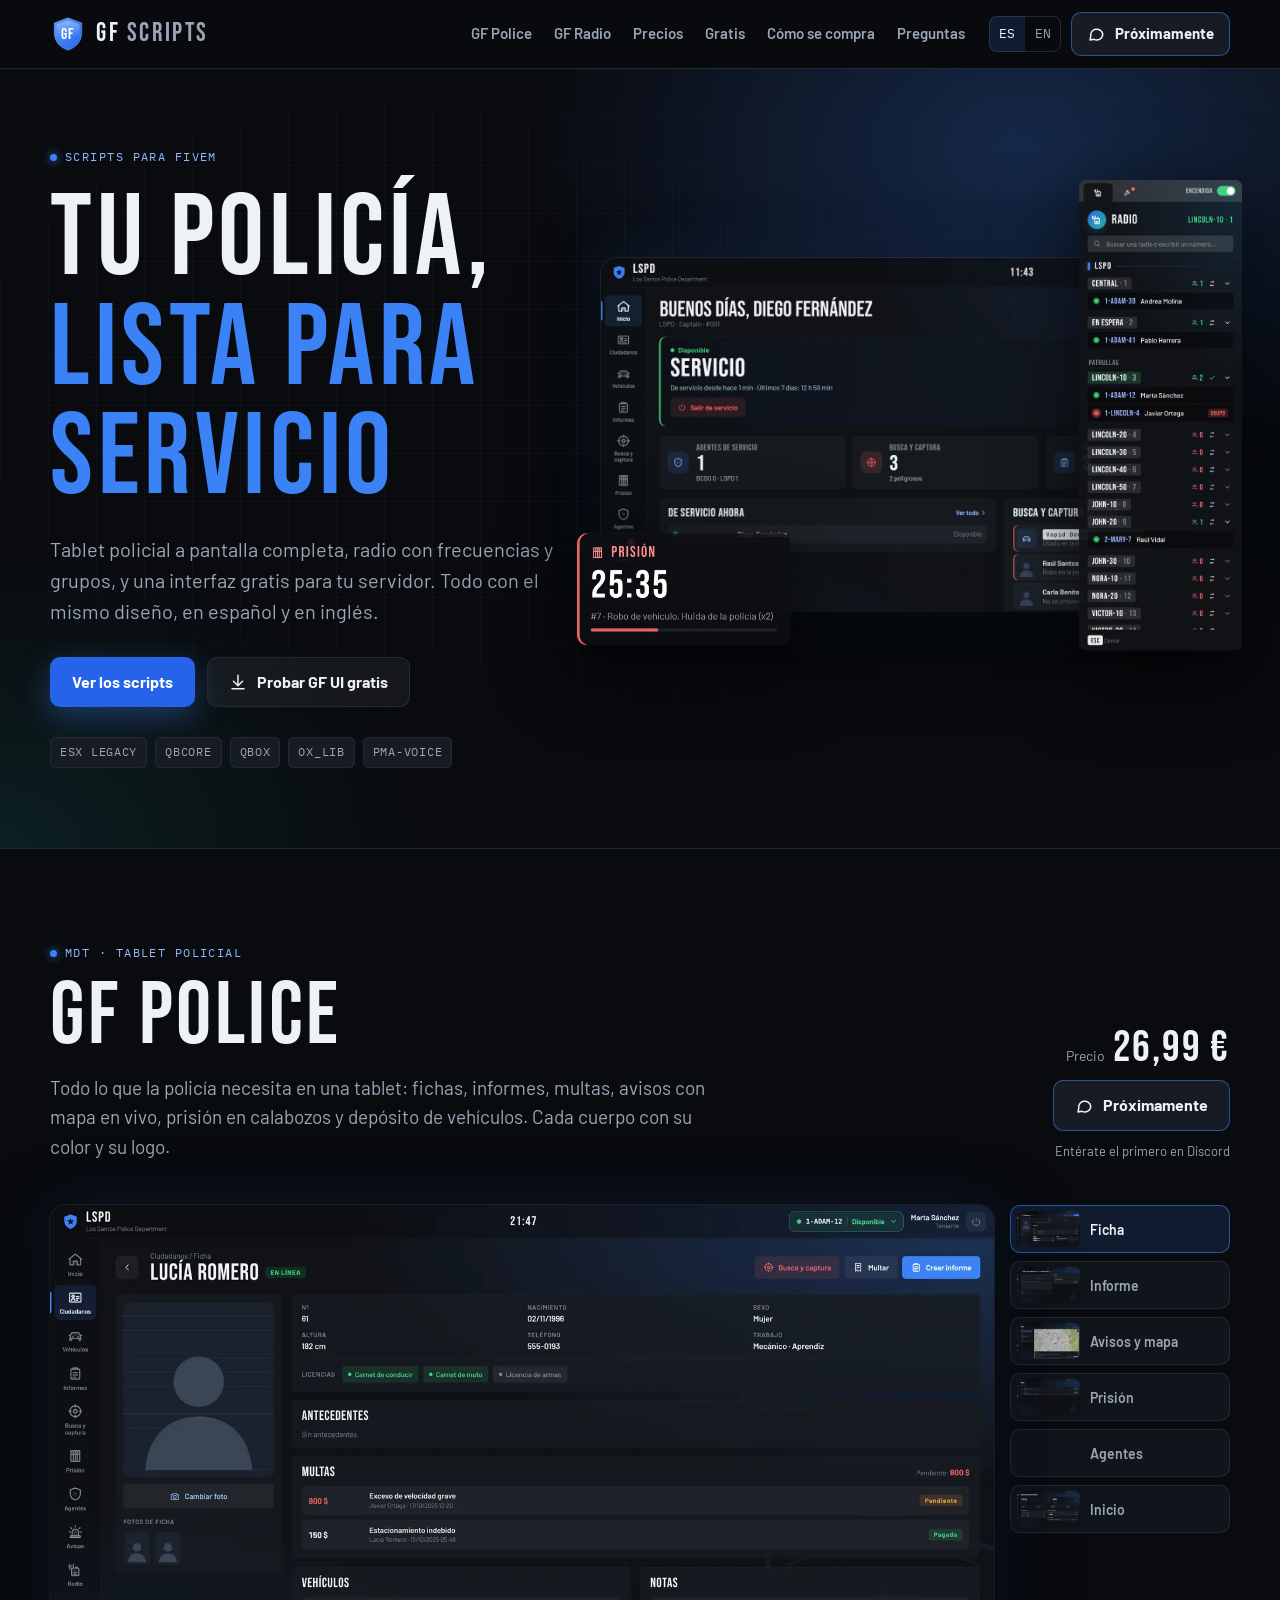
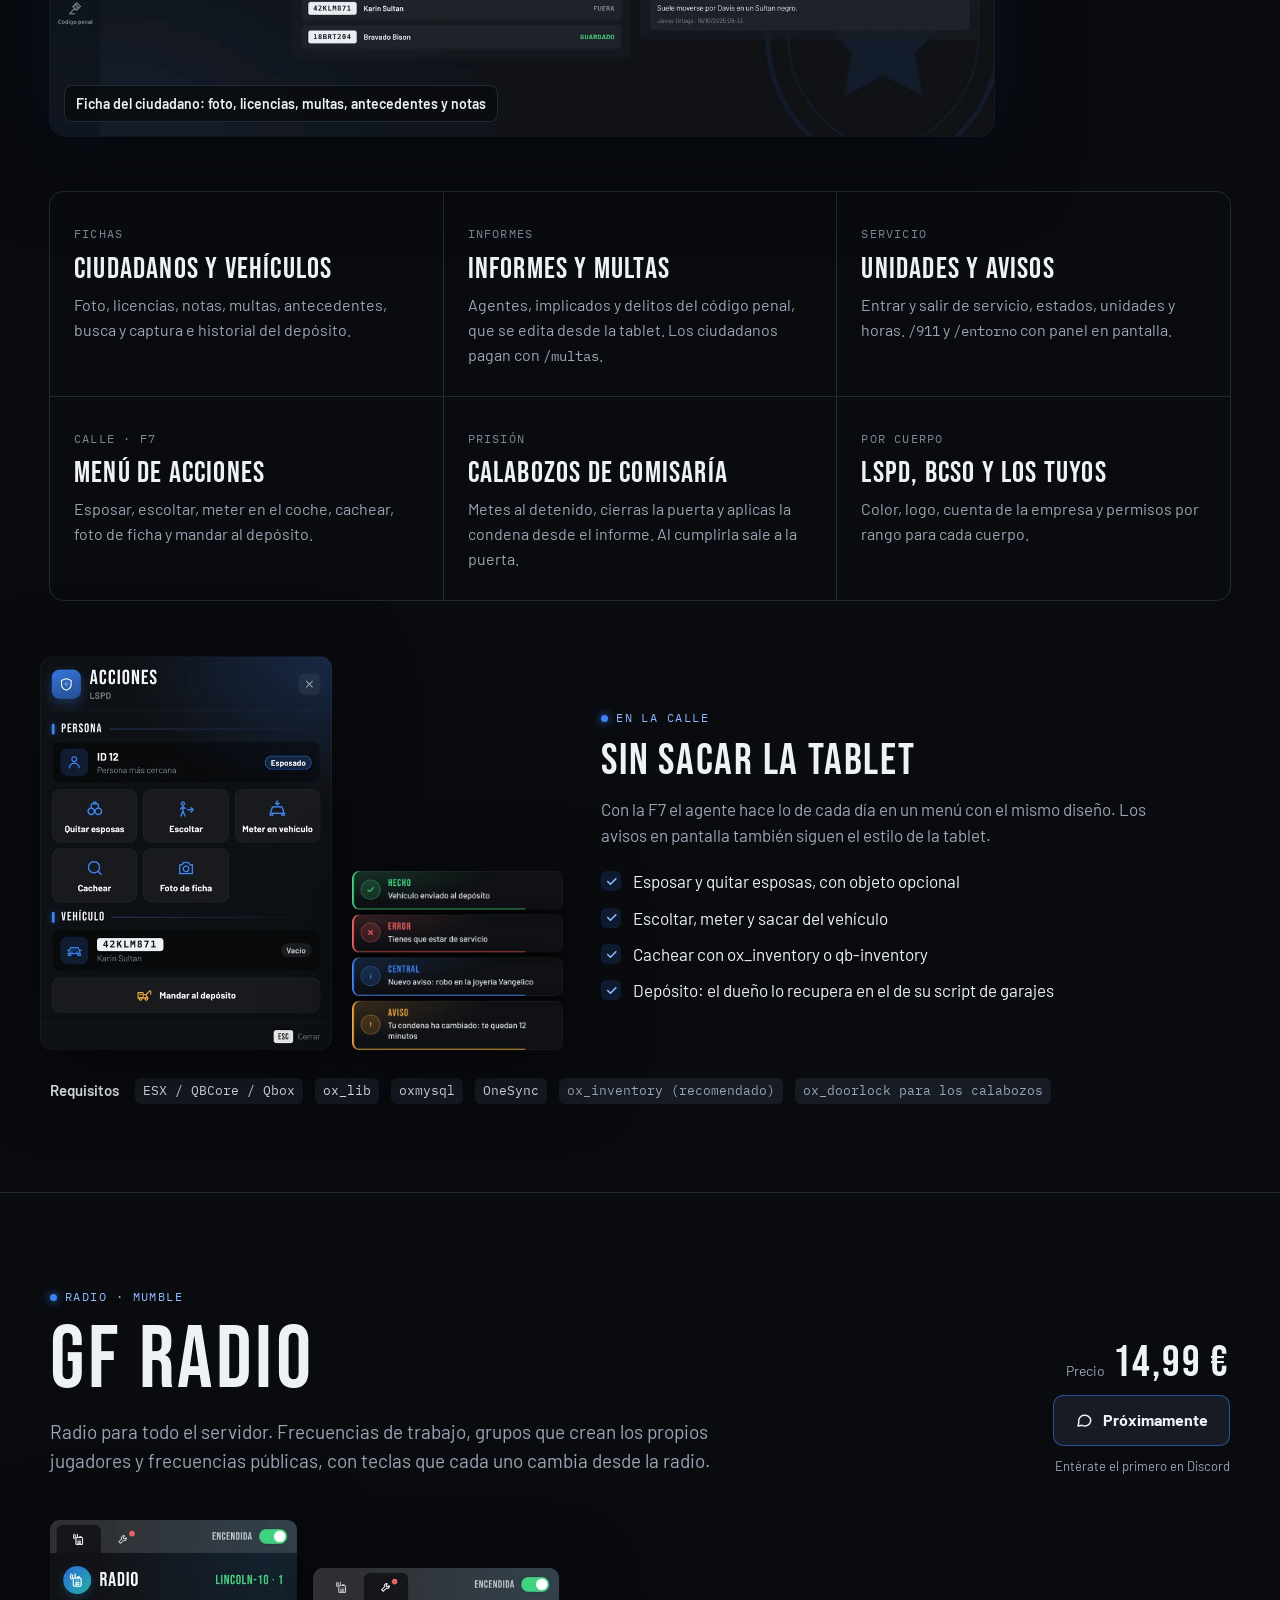
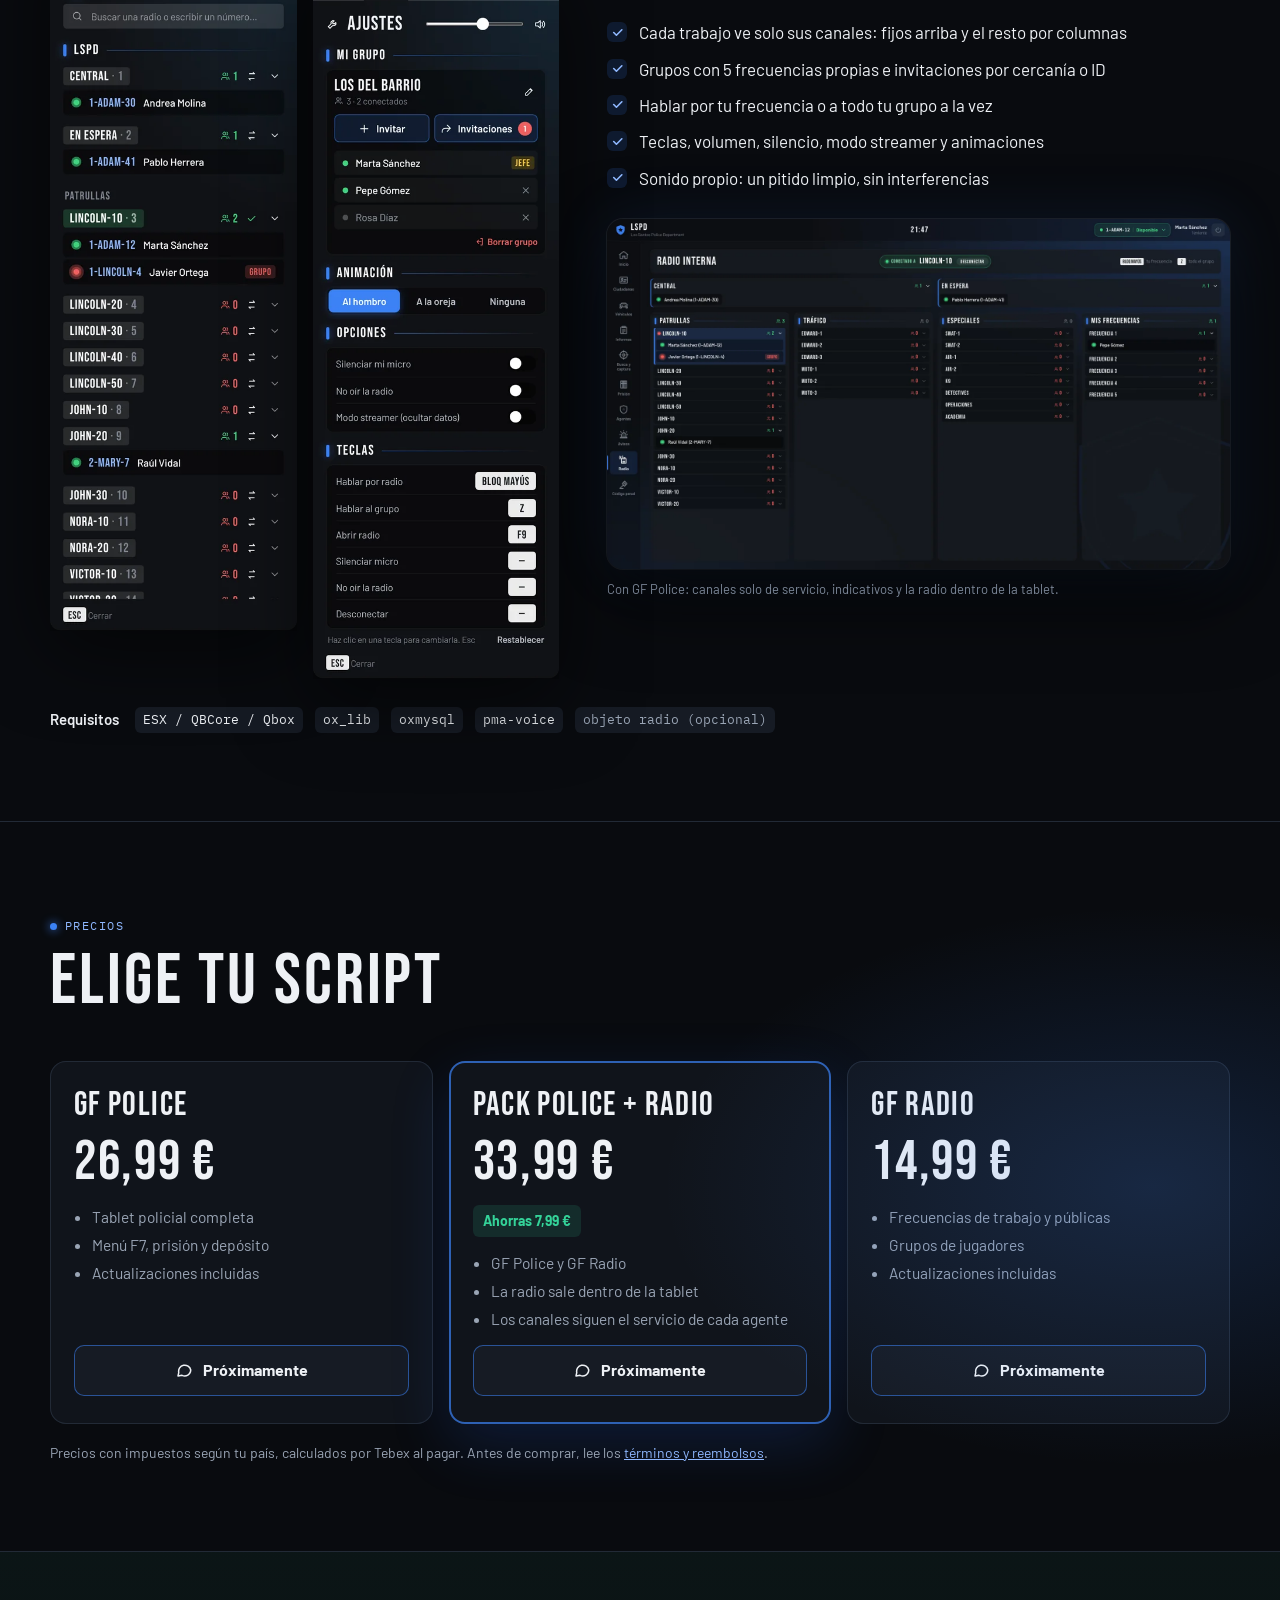
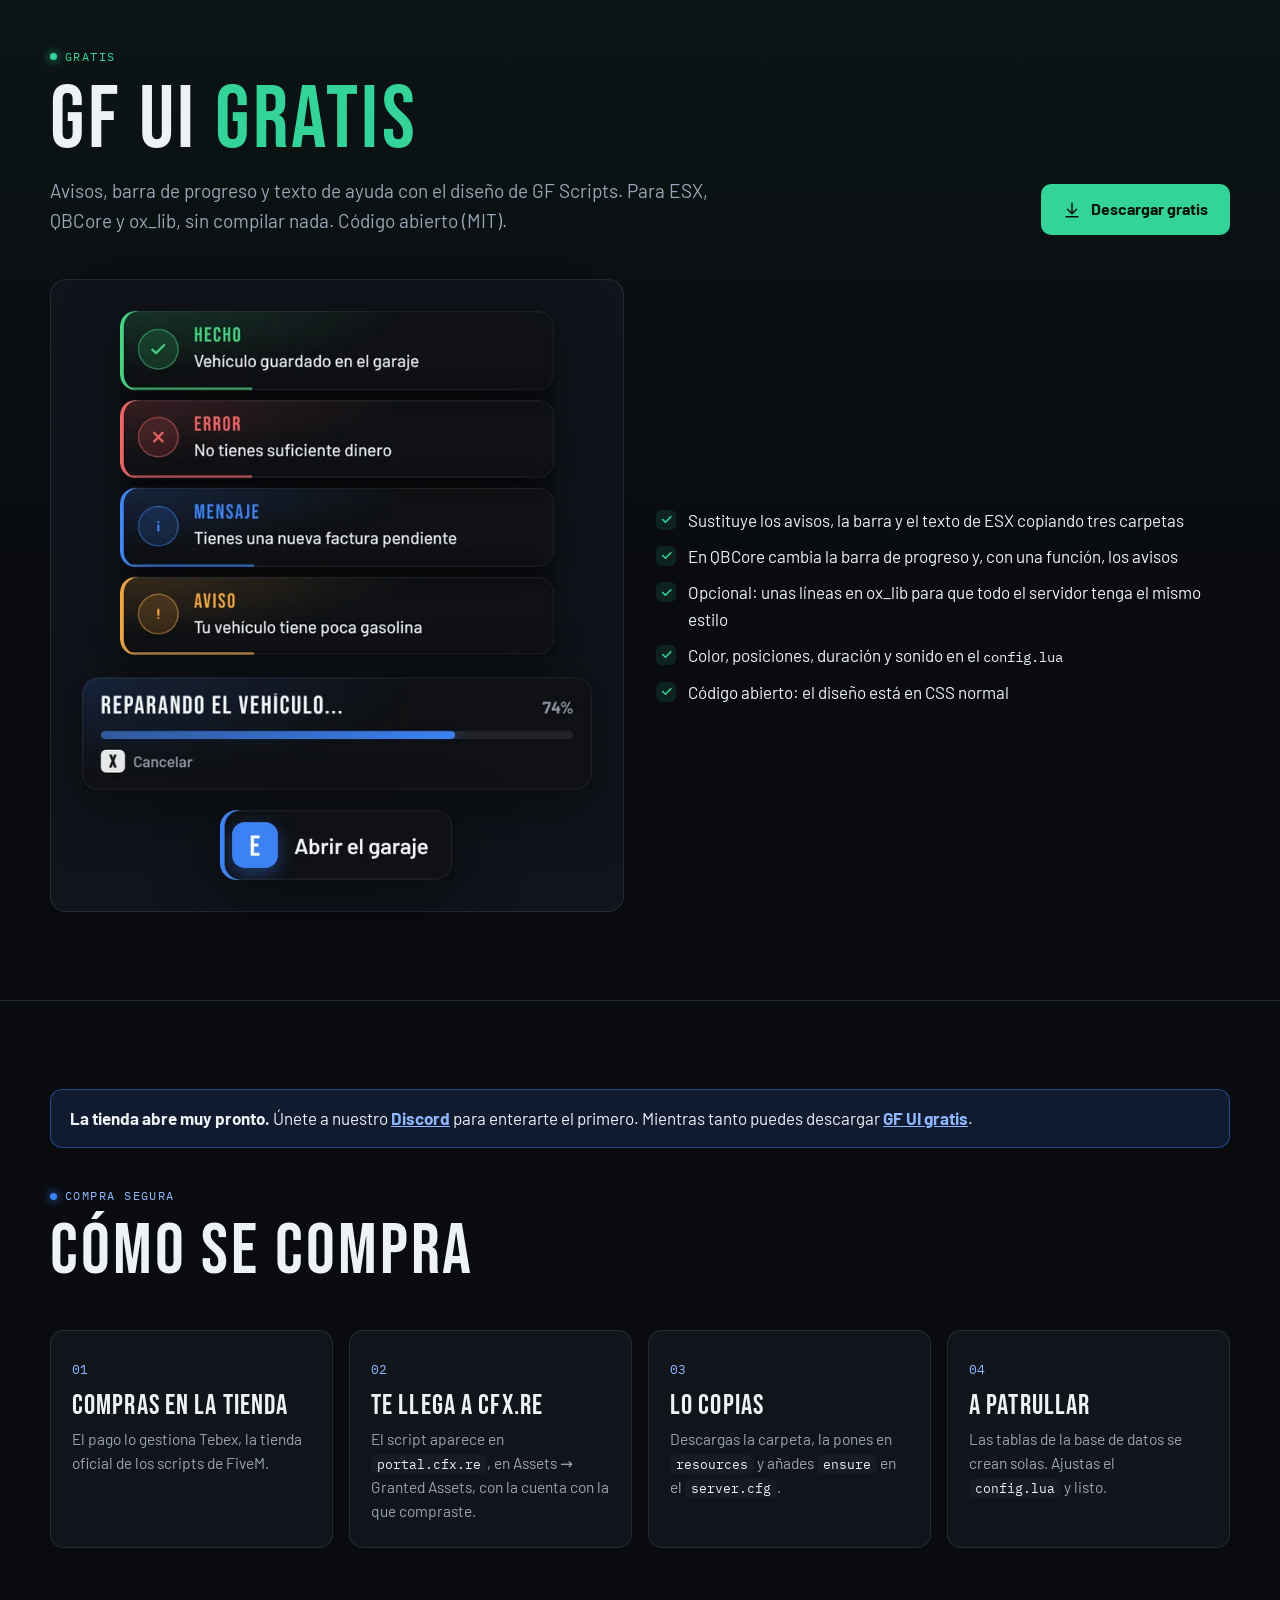
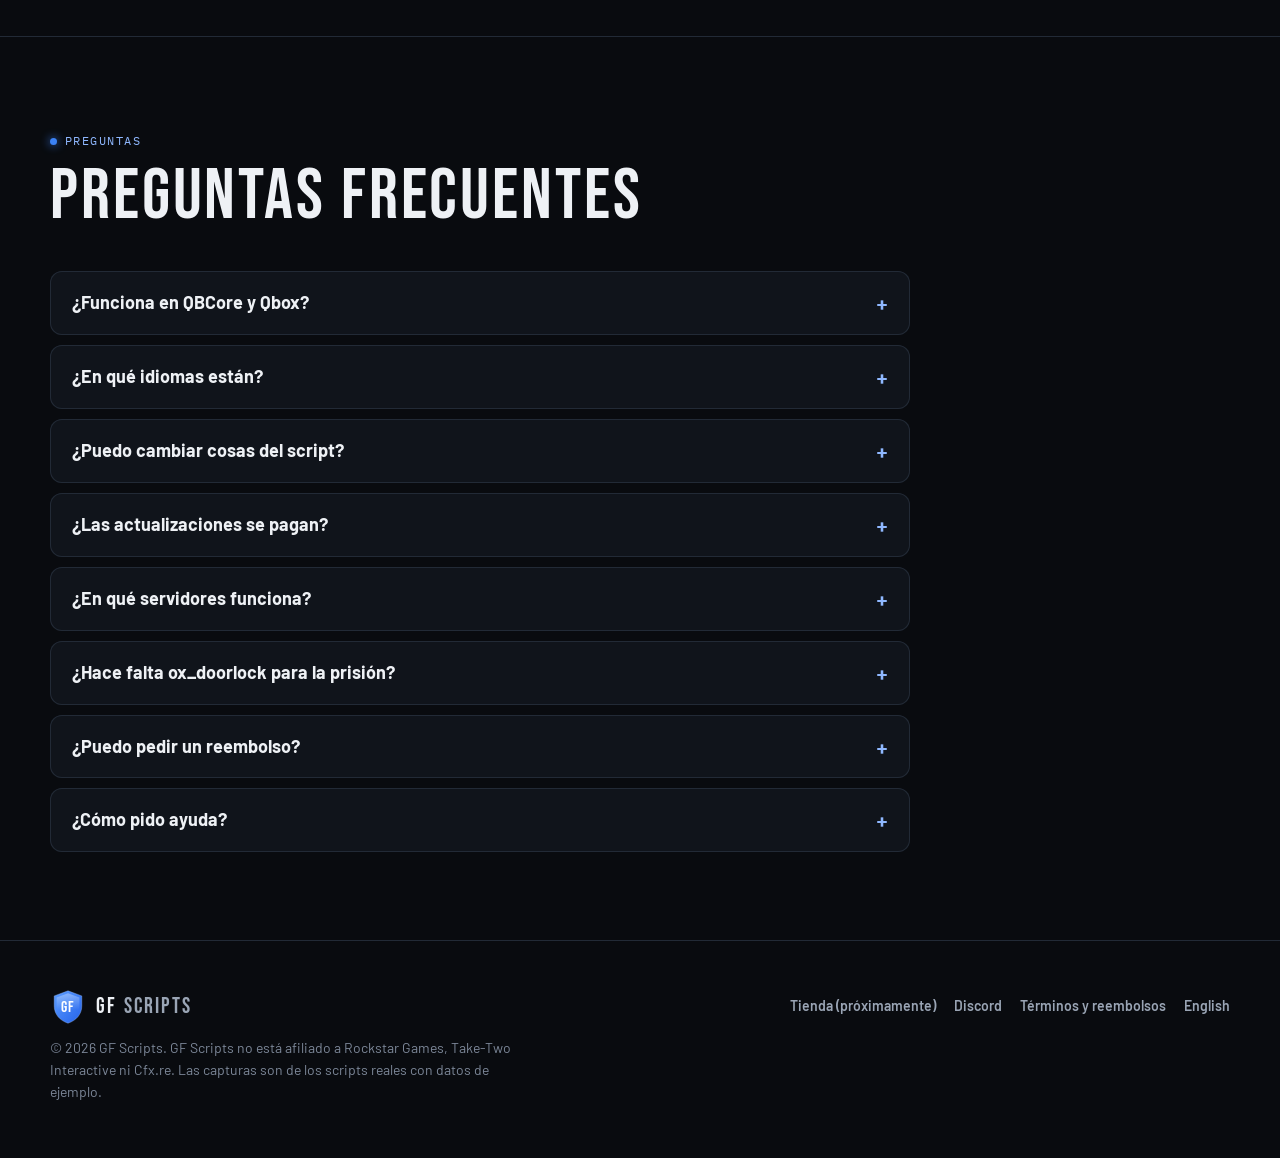
==== commit 8df13ad6: "Add files via upload" ====
--- a/index.html
+++ b/index.html
@@ -25,7 +25,7 @@
 <link rel="preconnect" href="https://fonts.gstatic.com" crossorigin>
 <link rel="stylesheet" href="https://fonts.googleapis.com/css2?family=Barlow:wght@400;600;700&family=Bebas+Neue&family=IBM+Plex+Mono:wght@500&display=swap">
 <link rel="stylesheet" href="style.css">
-<link rel="preload" as="image" href="tab-home.webp" fetchpriority="high">
+<link rel="preload" as="image" href="tab-home-hero.webp" fetchpriority="high">
 </head>
 <body>
 <a class="skip" href="#inicio">Saltar al contenido</a>
@@ -89,7 +89,7 @@
       </div>
       <!-- VÍDEO: cuando lo tengas, pon el código de YouTube en app.js (CONFIG.video) y saldrá aquí en lugar de la captura -->
       <div class="hero-shot" id="hero-video">
-        <div class="screen"><img src="tab-home.webp" width="1600" height="900" fetchpriority="high" alt="Pantalla de inicio de la tablet GF Police con el servicio, la radio, los agentes de servicio y las búsquedas activas"></div>
+        <div class="screen"><img src="tab-home-hero.webp" width="1440" height="810" fetchpriority="high" alt="Pantalla de inicio de la tablet GF Police con el servicio, la radio, los agentes de servicio y las búsquedas activas"></div>
         <img class="float-timer" src="jail-timer.webp" width="400" height="211" alt="Contador de condena en prisión: 25:35">
         <img class="float-radio" src="radio-list.webp" width="420" height="1211" alt="Radio GF Radio con la lista de frecuencias">
       </div>
--- a/style.css
+++ b/style.css
@@ -112,7 +112,8 @@
 
 .hero-shot { position: relative; padding-bottom: 40px; }
 .screen { border-radius: 16px; overflow: hidden; background: var(--panel); box-shadow: 0 30px 80px rgba(0,0,0,0.6), 0 0 0 1px rgba(255,255,255,0.08), 0 0 60px rgba(59,130,246,0.12); }
-.hero-shot .screen { transform: perspective(2000px) rotateY(-10deg) rotateX(2deg); transform-origin: left center; }
+/* Sin inclinación 3D: así la captura se ve nítida */
+.hero-shot .screen { transform: none; }
 .hero-shot .float-radio { position: absolute; right: -12px; bottom: 0; width: 26%; filter: drop-shadow(0 20px 40px rgba(0,0,0,0.7)); }
 .hero-shot .float-timer { position: absolute; left: -24px; bottom: 6px; width: 34%; filter: drop-shadow(0 20px 40px rgba(0,0,0,0.7)); }
 @media (max-width: 920px) {
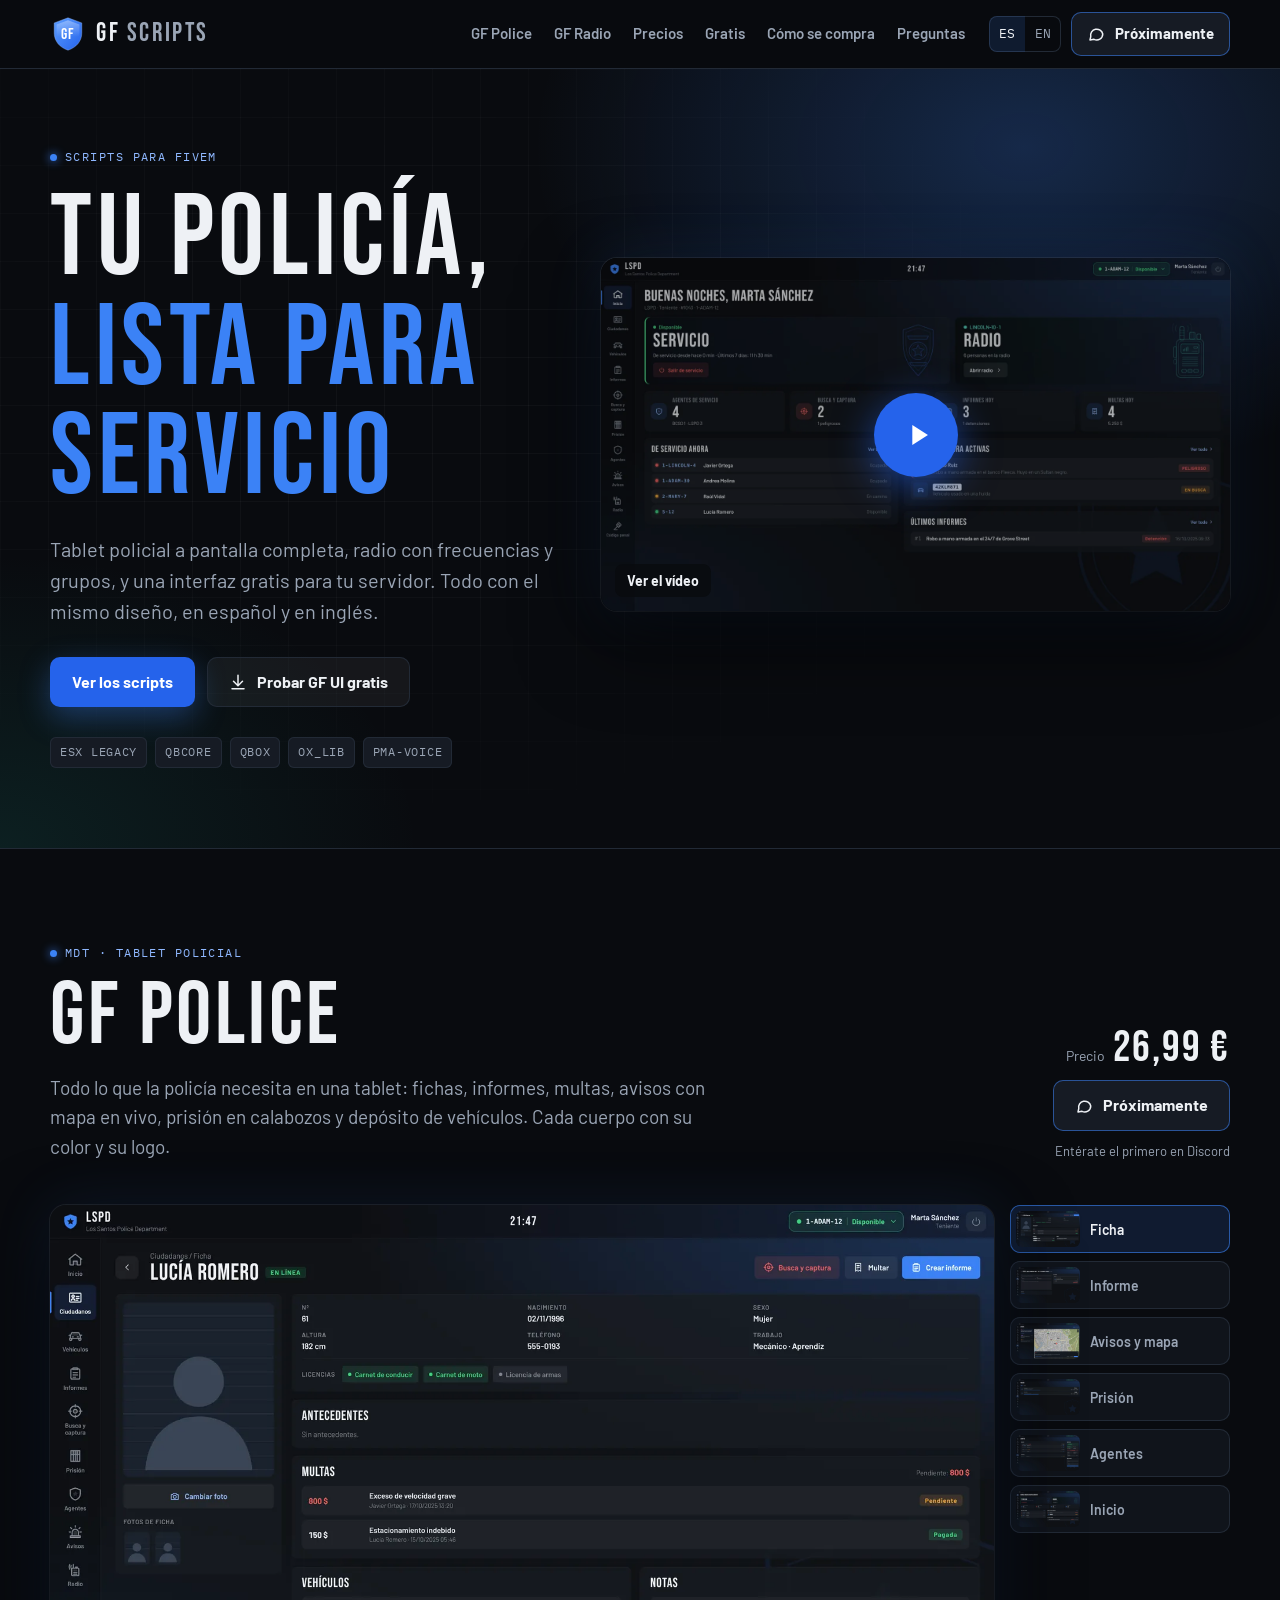
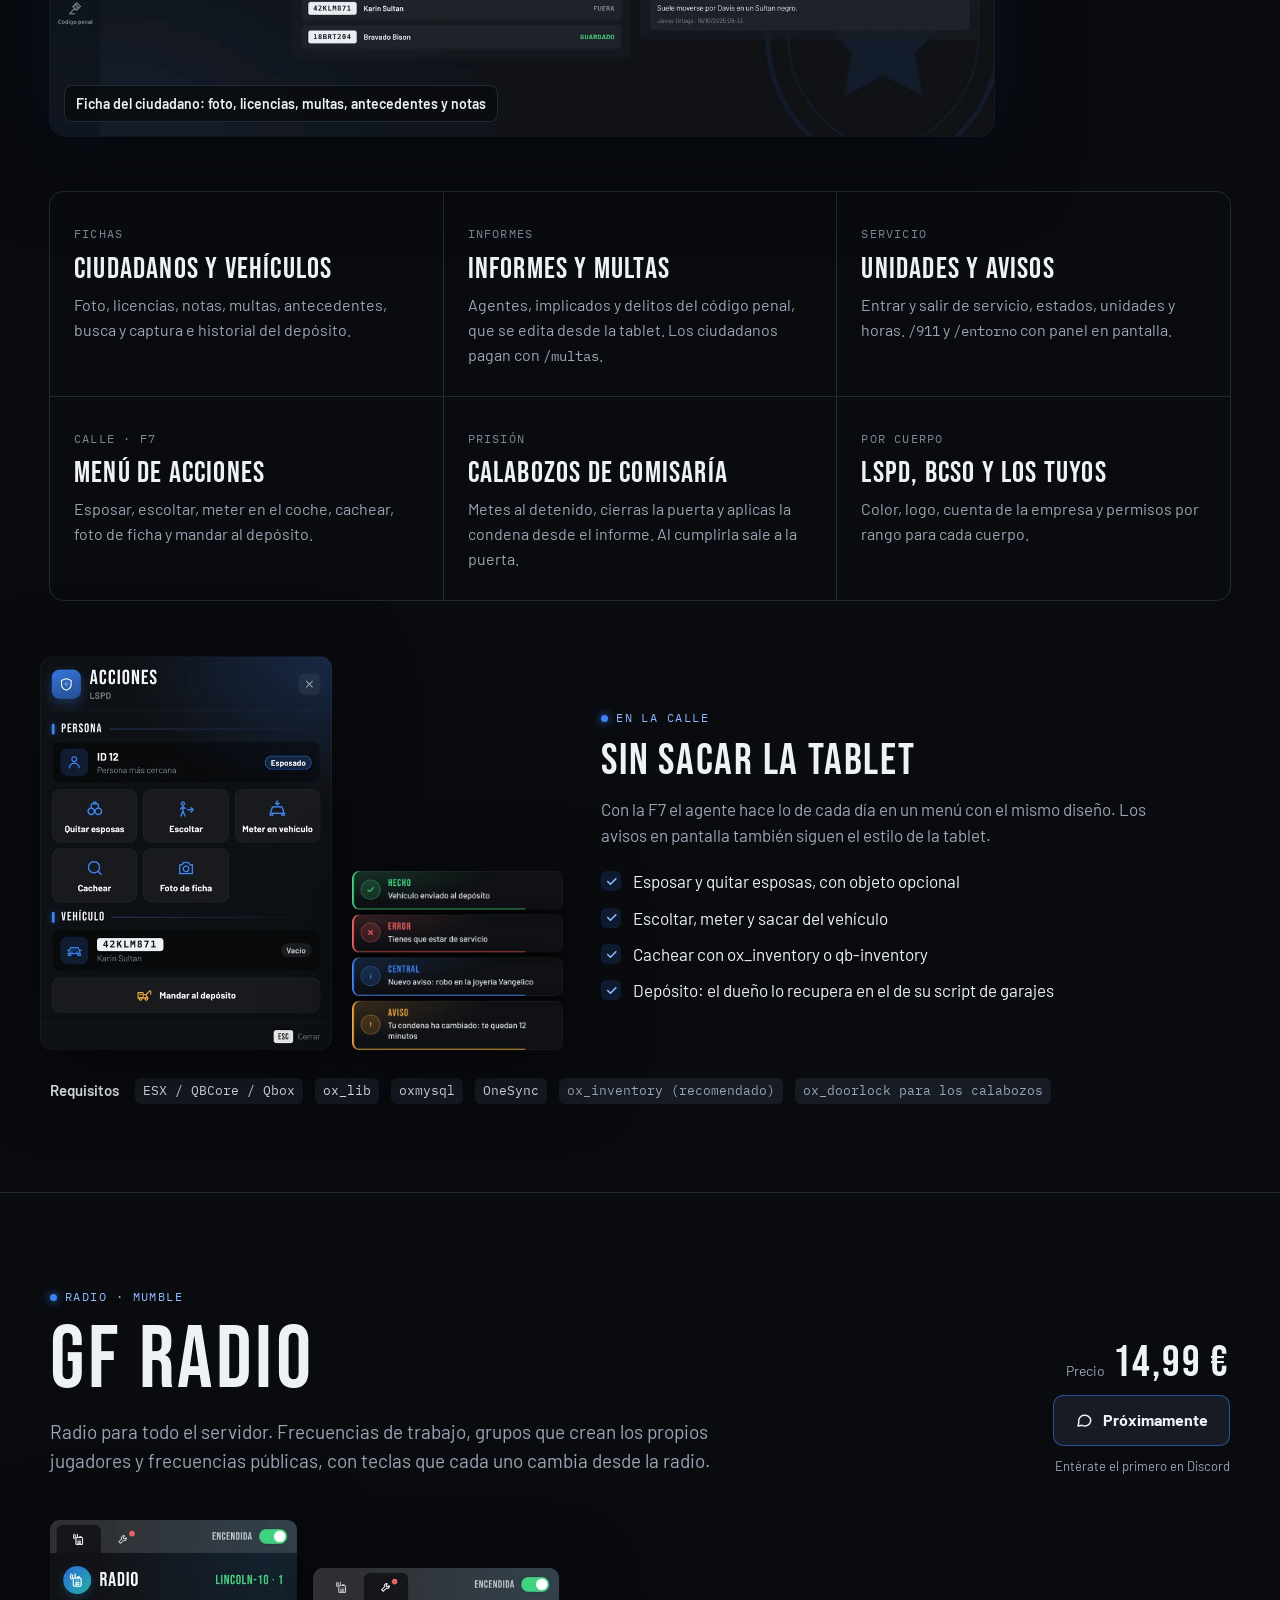
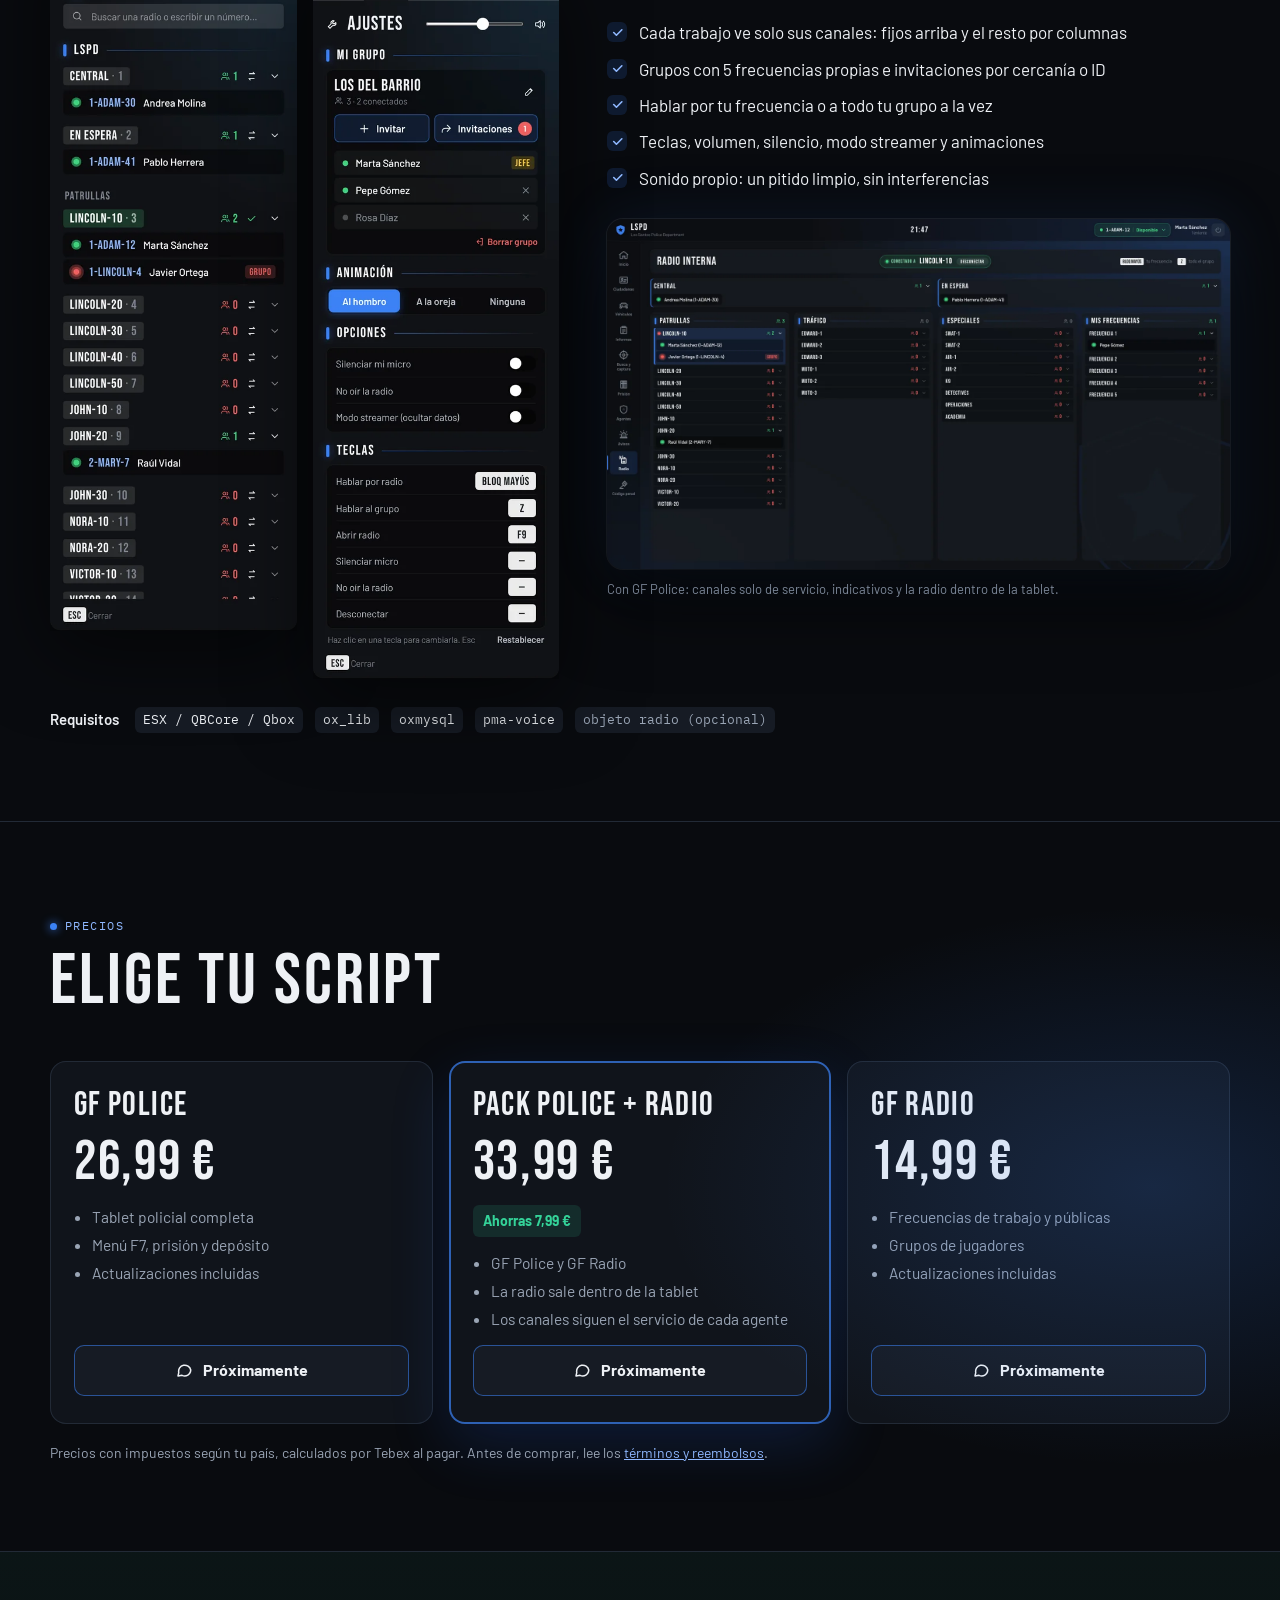
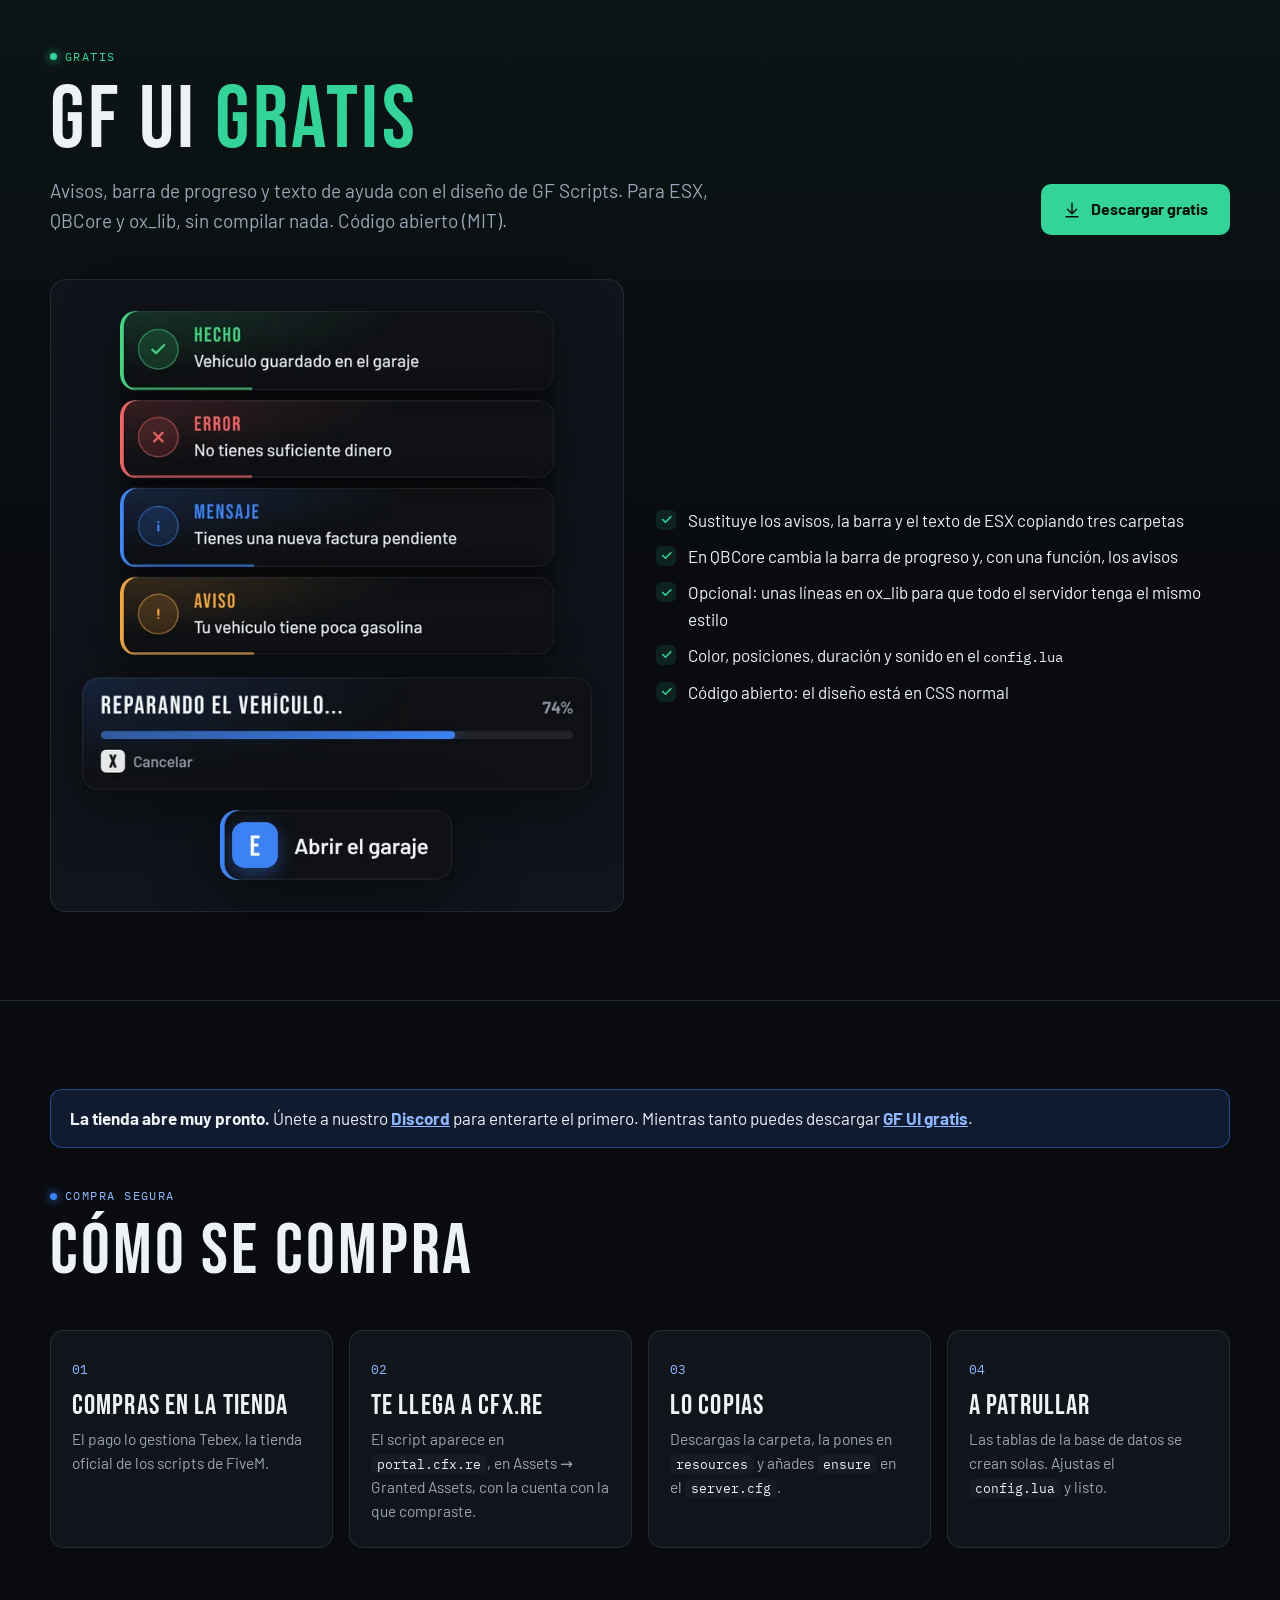
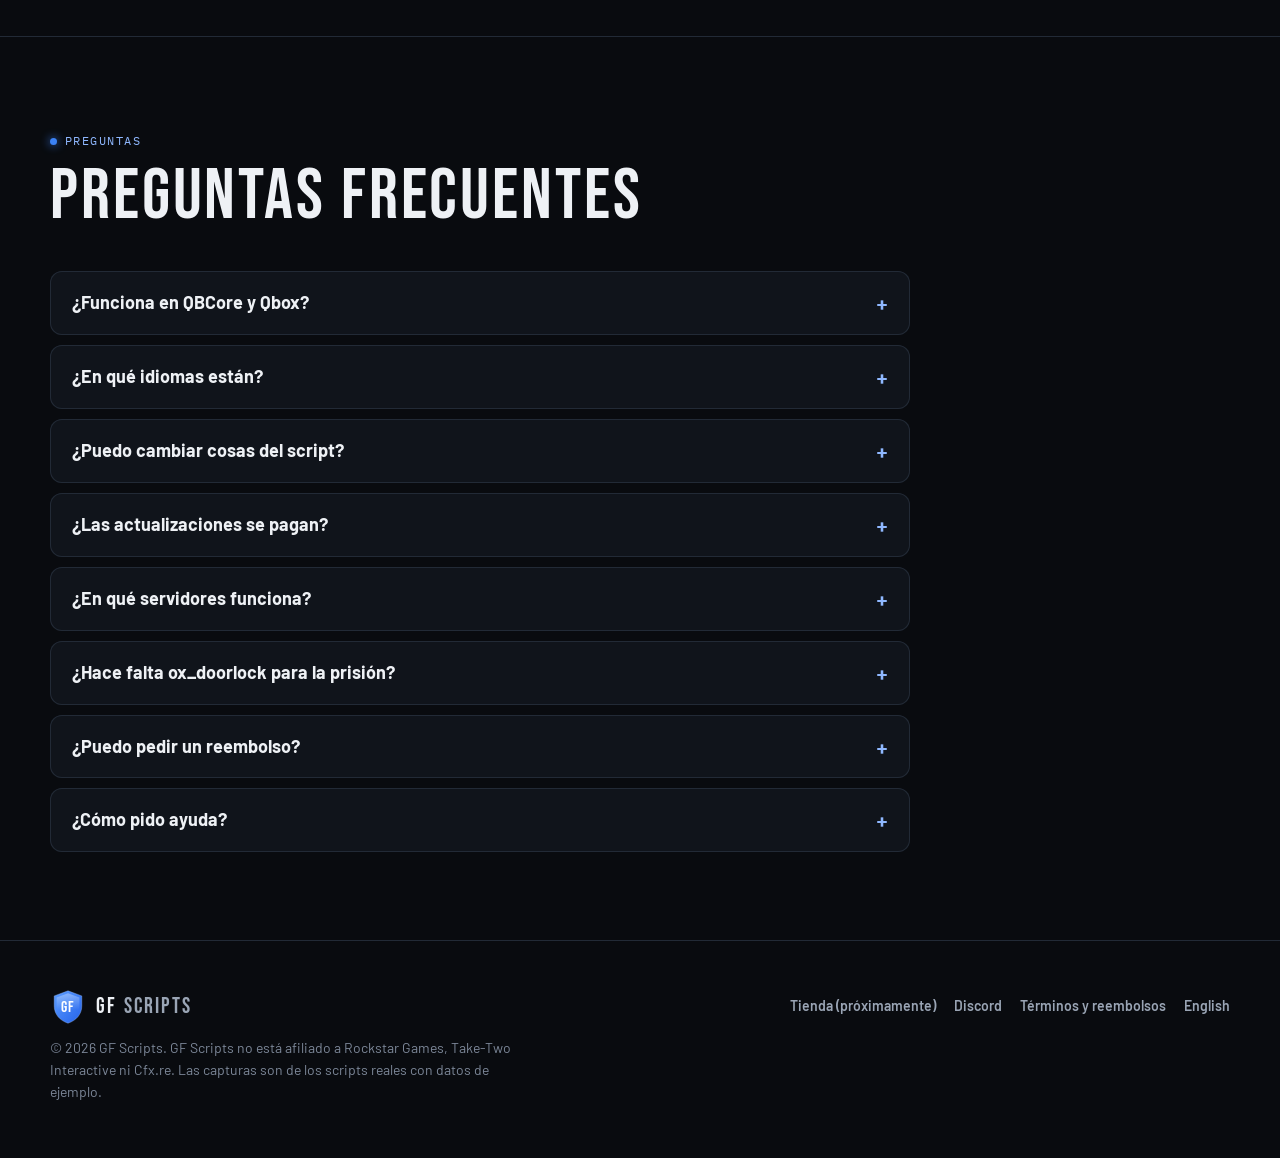
==== commit 9674a3aa: "Update stylesheet link to include version query" ====
--- a/index.html
+++ b/index.html
@@ -24,7 +24,7 @@
 <link rel="preconnect" href="https://fonts.googleapis.com">
 <link rel="preconnect" href="https://fonts.gstatic.com" crossorigin>
 <link rel="stylesheet" href="https://fonts.googleapis.com/css2?family=Barlow:wght@400;600;700&family=Bebas+Neue&family=IBM+Plex+Mono:wght@500&display=swap">
-<link rel="stylesheet" href="style.css">
+<link rel="stylesheet" href="style.css?v=2">
 <link rel="preload" as="image" href="tab-home-hero.webp" fetchpriority="high">
 </head>
 <body>
--- a/style.css
+++ b/style.css
@@ -292,3 +292,5 @@
 .doc a { color: var(--accent-text); }
 .doc .updated { font-family: var(--mono); font-size: 13px; color: var(--dim); margin-top: 16px; }
 .doc .box { margin-top: 28px; padding: 16px 20px; border-radius: 12px; background: var(--panel); box-shadow: inset 0 0 0 1px var(--line); }
+.hero-shot .screen > iframe { position: absolute; inset: 0; width: 100%; height: 100%; border: 0; }
+
